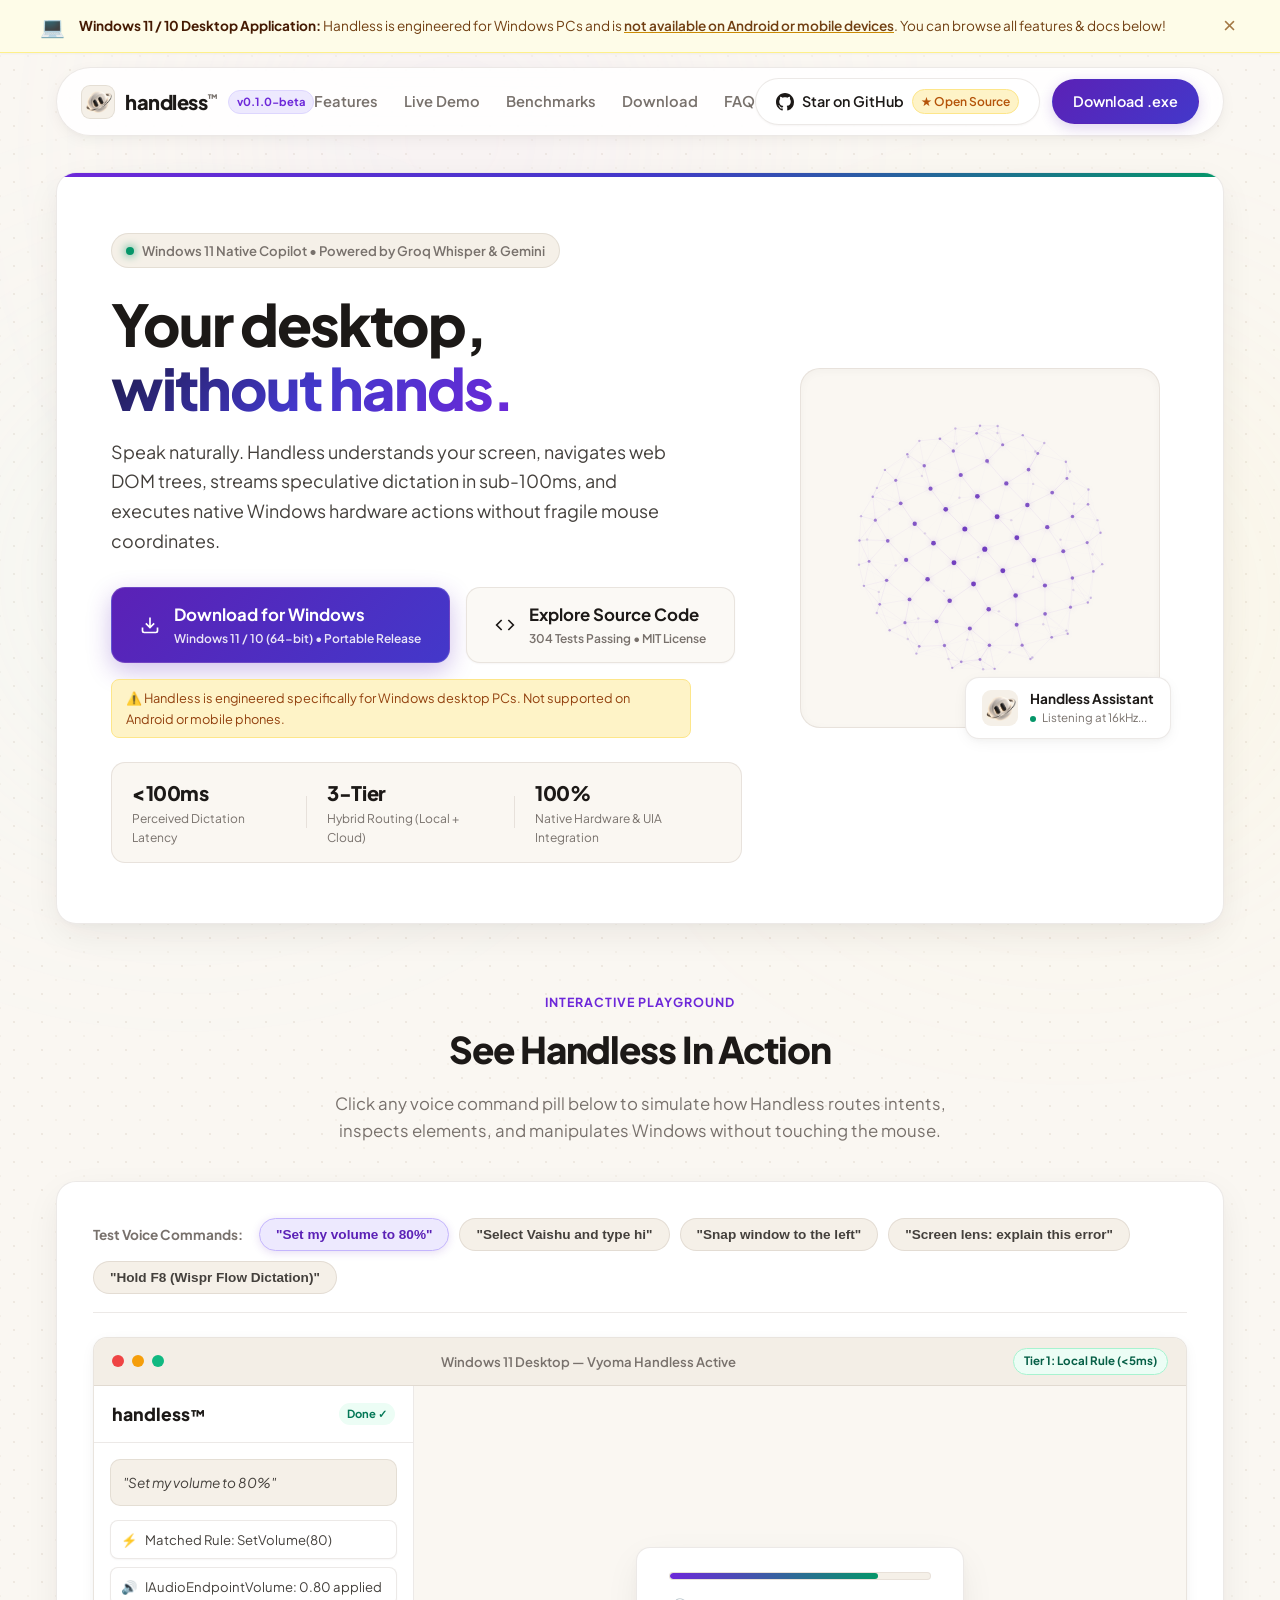
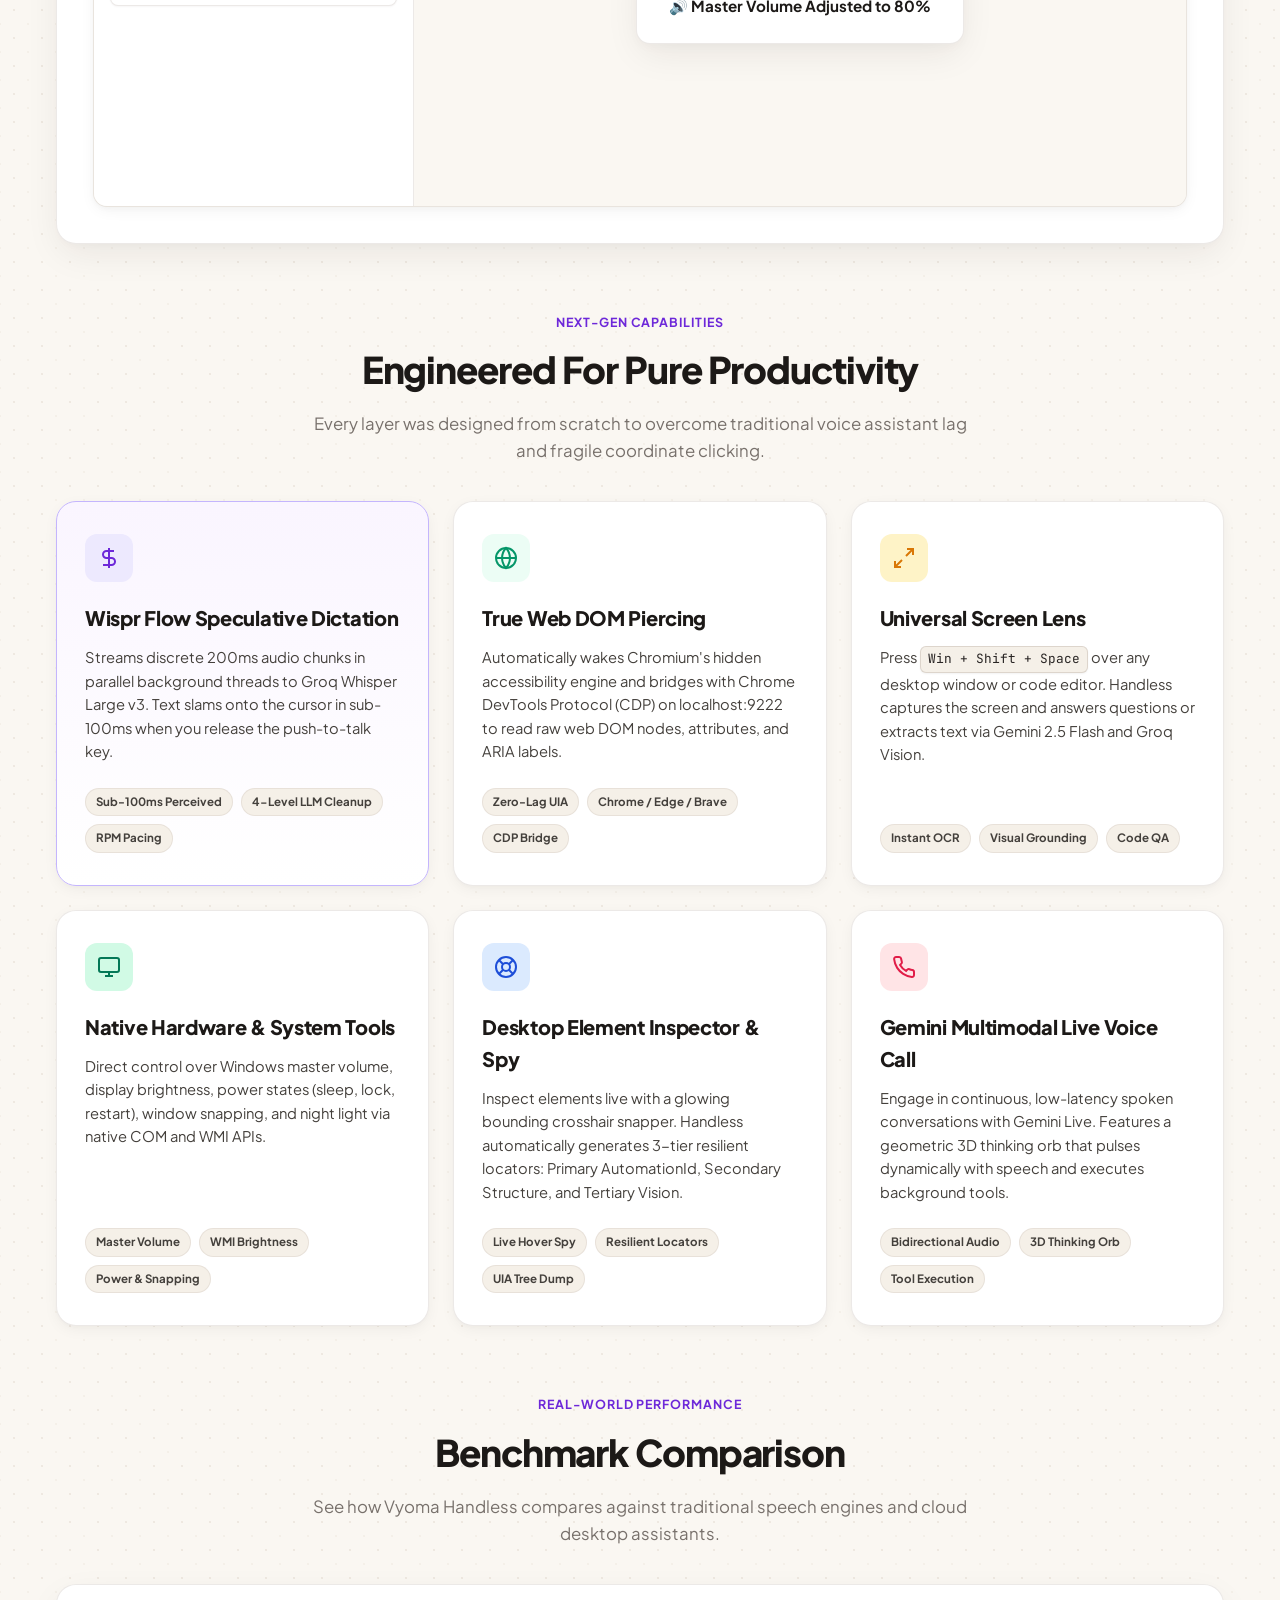
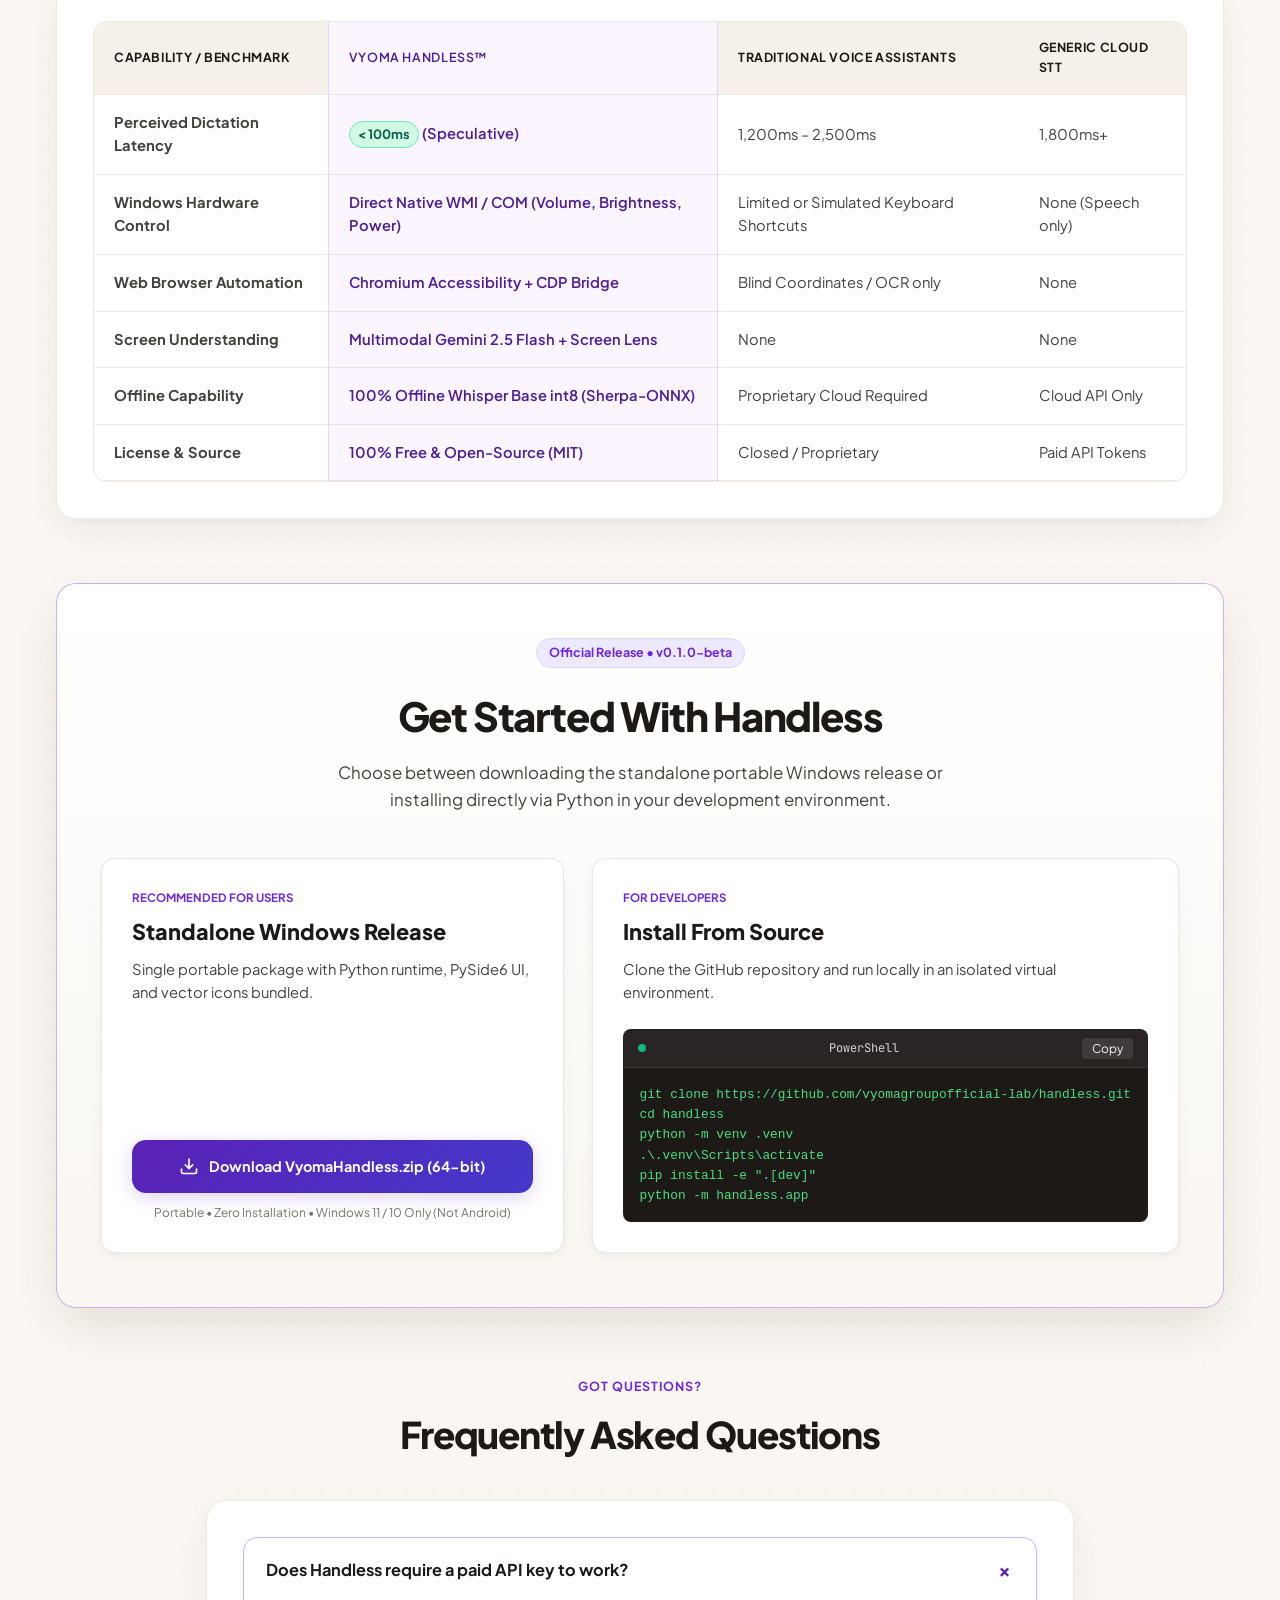
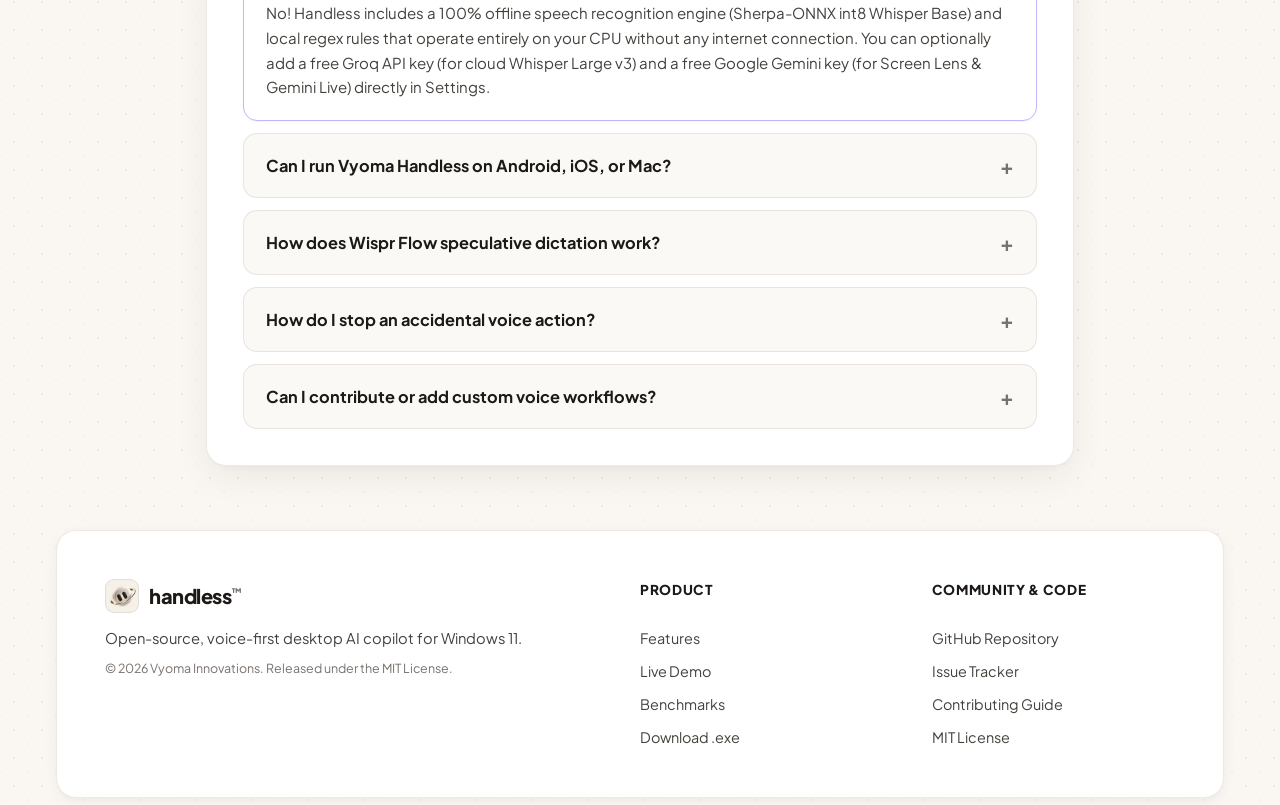
==== public_html/index.html @ 1d885729 "feat: light cream textured theme, boxed UI layout, Hostinger public_html bundle, and release automat" ====
<!DOCTYPE html>
<html lang="en">
<head>
  <meta charset="UTF-8">
  <meta name="viewport" content="width=device-width, initial-scale=1.0">
  <title>Vyoma Handless™ — Your Desktop, Without Hands</title>
  <meta name="description" content="Voice-first desktop AI copilot for Windows 11 & 10. Speculative streaming dictation with sub-100ms latency, real-time screen vision, true web DOM piercing, and native hardware automation.">
  <meta name="keywords" content="voice assistant, desktop automation, windows 11, whisper large v3, gemini flash, speculative dictation, screen lens, hands-free, open source">
  
  <!-- OpenGraph / Social Metadata -->
  <meta property="og:type" content="website">
  <meta property="og:url" content="https://handless.vyomagroup.online">
  <meta property="og:title" content="Vyoma Handless™ — Your Desktop, Without Hands">
  <meta property="og:description" content="Voice-first desktop AI copilot for Windows 11 & 10 with speculative streaming dictation, screen vision, and native hardware automation.">
  <meta property="og:image" content="assets/logo.png">

  <!-- Fonts & Icons -->
  <link rel="preconnect" href="https://fonts.googleapis.com">
  <link rel="preconnect" href="https://fonts.gstatic.com" crossorigin>
  <link href="https://fonts.googleapis.com/css2?family=Plus+Jakarta+Sans:wght@300;400;500;600;700;800&family=JetBrains+Mono:wght@400;500;600&display=swap" rel="stylesheet">
  <link rel="stylesheet" href="style.css">
  <link rel="icon" type="image/png" href="assets/logo.png">
</head>
<body>

  <!-- Mobile / Android Device Banner Notice -->
  <div class="mobile-device-banner" id="mobileDeviceBanner">
    <div class="mobile-banner-content">
      <span class="banner-icon">💻</span>
      <div class="banner-text">
        <strong>Windows 11 / 10 Desktop Application:</strong> Handless is engineered for Windows PCs and is <u>not available on Android or mobile devices</u>. You can browse all features & docs below!
      </div>
      <button class="banner-close" id="bannerClose" aria-label="Dismiss">&times;</button>
    </div>
  </div>

  <!-- Background Ambient Glow Orbs -->
  <div class="ambient-glow glow-1"></div>
  <div class="ambient-glow glow-2"></div>
  <div class="ambient-glow glow-3"></div>

  <!-- Boxed Navigation Bar -->
  <header class="navbar">
    <div class="nav-container">
      <a href="#" class="brand">
        <img src="assets/logo.png" alt="Vyoma Handless Logo" class="brand-logo">
        <span class="brand-name">handless<span class="brand-trademark">™</span></span>
        <span class="badge-tag">v0.1.0-beta</span>
      </a>

      <nav class="nav-links">
        <a href="#features">Features</a>
        <a href="#demo">Live Demo</a>
        <a href="#benchmarks">Benchmarks</a>
        <a href="#download">Download</a>
        <a href="#faq">FAQ</a>
      </nav>

      <div class="nav-actions">
        <a href="https://github.com/vyomagroupofficial-lab/handless" target="_blank" class="btn btn-github">
          <svg class="github-icon" viewBox="0 0 24 24" width="18" height="18" fill="currentColor">
            <path d="M12 0C5.37 0 0 5.37 0 12c0 5.31 3.435 9.795 8.205 11.385.6.105.825-.255.825-.57 0-.285-.015-1.23-.015-2.235-3.015.555-3.795-.735-4.035-1.41-.135-.345-.72-1.41-1.23-1.695-.42-.225-1.02-.78-.015-.795.945-.015 1.62.87 1.845 1.23 1.08 1.815 2.805 1.305 3.495.99.105-.78.42-1.305.765-1.605-2.67-.3-5.46-1.335-5.46-5.925 0-1.305.465-2.385 1.23-3.225-.12-.3-.54-1.53.12-3.18 0 0 1.005-.315 3.3 1.23.96-.27 1.98-.405 3-.405s2.04.135 3 .405c2.295-1.56 3.3-1.23 3.3-1.23.66 1.65.24 2.88.12 3.18.765.84 1.23 1.905 1.23 3.225 0 4.605-2.805 5.625-5.475 5.925.435.375.81 1.095.81 2.22 0 1.605-.015 2.895-.015 3.3 0 .315.225.69.825.57A12.02 12.02 0 0024 12c0-6.63-5.37-12-12-12z"/>
          </svg>
          <span>Star on GitHub</span>
          <span class="star-badge">★ Open Source</span>
        </a>
        <a href="#download" class="btn btn-primary download-trigger">Download .exe</a>
        <button class="mobile-toggle-btn" id="mobileToggleBtn" aria-label="Open Navigation">
          <span class="bar"></span>
          <span class="bar"></span>
          <span class="bar"></span>
        </button>
      </div>
    </div>

    <!-- Mobile Drawer Menu -->
    <div class="mobile-nav-drawer" id="mobileNavDrawer">
      <div class="mobile-drawer-links">
        <a href="#features" class="drawer-link">Features</a>
        <a href="#demo" class="drawer-link">Live Demo</a>
        <a href="#benchmarks" class="drawer-link">Benchmarks</a>
        <a href="#download" class="drawer-link">Download (Windows PC)</a>
        <a href="#faq" class="drawer-link">FAQ</a>
        <div class="drawer-platform-tag">
          <span class="tag-dot"></span> Compatible only with Windows 11 / 10
        </div>
        <a href="https://github.com/vyomagroupofficial-lab/handless" target="_blank" class="btn btn-github w-full">
          <span>GitHub Repository</span>
        </a>
      </div>
    </div>
  </header>

  <!-- Boxed Hero Section -->
  <section class="hero-section">
    <div class="hero-box">
      <div class="hero-content">
        <div class="hero-badge">
          <span class="pulse-dot"></span>
          <span>Windows 11 Native Copilot • Powered by Groq Whisper & Gemini</span>
        </div>

        <h1 class="hero-title">
          Your desktop,<br>
          <span class="gradient-text">without hands.</span>
        </h1>

        <p class="hero-subtitle">
          Speak naturally. Handless understands your screen, navigates web DOM trees, streams speculative dictation in sub-100ms, and executes native Windows hardware actions without fragile mouse coordinates.
        </p>

        <div class="hero-cta">
          <a href="downloads/VyomaHandless-v0.1.0-windows-x64.zip" download class="btn btn-hero-download download-trigger">
            <svg class="btn-icon" viewBox="0 0 24 24" width="20" height="20" fill="none" stroke="currentColor" stroke-width="2">
              <path d="M21 15v4a2 2 0 0 1-2 2H5a2 2 0 0 1-2-2v-4M7 10l5 5 5-5M12 15V3"/>
            </svg>
            <div>
              <span class="cta-title">Download for Windows</span>
              <span class="cta-sub">Windows 11 / 10 (64-bit) • Portable Release</span>
            </div>
          </a>
          <a href="https://github.com/vyomagroupofficial-lab/handless" target="_blank" class="btn btn-hero-source">
            <svg class="btn-icon" viewBox="0 0 24 24" width="20" height="20" fill="none" stroke="currentColor" stroke-width="2">
              <polyline points="16 18 22 12 16 6"/>
              <polyline points="8 6 2 12 8 18"/>
            </svg>
            <div>
              <span class="cta-title">Explore Source Code</span>
              <span class="cta-sub">304 Tests Passing • MIT License</span>
            </div>
          </a>
        </div>

        <div class="hero-platform-disclaimer">
          <span>⚠️ Handless is engineered specifically for Windows desktop PCs. Not supported on Android or mobile phones.</span>
        </div>

        <!-- Quick Stats Pills -->
        <div class="hero-metrics">
          <div class="metric-pill">
            <span class="metric-val">&lt;100ms</span>
            <span class="metric-label">Perceived Dictation Latency</span>
          </div>
          <div class="metric-divider"></div>
          <div class="metric-pill">
            <span class="metric-val">3-Tier</span>
            <span class="metric-label">Hybrid Routing (Local + Cloud)</span>
          </div>
          <div class="metric-divider"></div>
          <div class="metric-pill">
            <span class="metric-val">100%</span>
            <span class="metric-label">Native Hardware & UIA Integration</span>
          </div>
        </div>
      </div>

      <!-- Interactive Canvas Visualizer Box -->
      <div class="hero-visual">
        <div class="orb-container">
          <canvas id="orbCanvas" width="360" height="360"></canvas>
          <div class="floating-bot-card">
            <img src="assets/logo.png" alt="Handless Bot" class="bot-avatar">
            <div class="bot-info">
              <span class="bot-name">Handless Assistant</span>
              <span class="bot-status"><span class="status-live"></span> Listening at 16kHz...</span>
            </div>
          </div>
        </div>
      </div>
    </div>
  </section>

  <!-- Boxed Interactive Live Simulator Section -->
  <section id="demo" class="demo-section">
    <div class="section-header">
      <span class="section-tag">Interactive Playground</span>
      <h2 class="section-title">See Handless In Action</h2>
      <p class="section-desc">Click any voice command pill below to simulate how Handless routes intents, inspects elements, and manipulates Windows without touching the mouse.</p>
    </div>

    <div class="simulator-box">
      <div class="simulator-controls">
        <span class="controls-label">Test Voice Commands:</span>
        <button class="cmd-pill active" data-cmd="set_volume">"Set my volume to 80%"</button>
        <button class="cmd-pill" data-cmd="whatsapp_msg">"Select Vaishu and type hi"</button>
        <button class="cmd-pill" data-cmd="snap_left">"Snap window to the left"</button>
        <button class="cmd-pill" data-cmd="screen_lens">"Screen lens: explain this error"</button>
        <button class="cmd-pill" data-cmd="spec_dictation">"Hold F8 (Wispr Flow Dictation)"</button>
      </div>

      <div class="simulator-viewport">
        <!-- Simulated Windows 11 Titlebar -->
        <div class="sim-titlebar">
          <div class="win-controls">
            <span class="win-btn close"></span>
            <span class="win-btn min"></span>
            <span class="win-btn max"></span>
          </div>
          <div class="win-title" id="simTitle">Windows 11 Desktop — Vyoma Handless Active</div>
          <div class="sim-status-badge" id="simTierBadge">Tier 1: Local Rule (&lt;5ms)</div>
        </div>

        <!-- Simulated Screen Content -->
        <div class="sim-content" id="simContent">
          <div class="sim-desktop-bg">
            <!-- Simulated Handless Sidebar -->
            <div class="sim-sidebar" id="simSidebar">
              <div class="sim-sidebar-header">
                <span class="sim-brand">handless<small>™</small></span>
                <span class="sim-chip" id="simActionState">Done ✓</span>
              </div>
              <div class="sim-sidebar-body">
                <div class="sim-prompt-box">
                  <div class="sim-transcript-text" id="simTranscript">"Set my volume to 80%"</div>
                </div>
                <div class="sim-action-log" id="simActionLog">
                  <div class="log-entry">
                    <span class="log-icon">⚡</span>
                    <span class="log-text">Matched Rule: SetVolume(80)</span>
                  </div>
                  <div class="log-entry">
                    <span class="log-icon">🔊</span>
                    <span class="log-text">IAudioEndpointVolume: 0.80 applied</span>
                  </div>
                </div>
              </div>
            </div>

            <!-- Simulated Desktop Canvas Preview -->
            <div class="sim-stage" id="simStage">
              <div class="stage-placeholder" id="stagePlaceholder">
                <div class="hud-box" id="hudBox">
                  <div class="hud-slider-track">
                    <div class="hud-slider-fill" id="hudSliderFill" style="width: 80%;"></div>
                  </div>
                  <span class="hud-label" id="hudLabel">🔊 Master Volume Adjusted to 80%</span>
                </div>
              </div>
            </div>
          </div>
        </div>
      </div>
    </div>
  </section>

  <!-- Boxed Feature Grid Section -->
  <section id="features" class="features-section">
    <div class="section-header">
      <span class="section-tag">Next-Gen Capabilities</span>
      <h2 class="section-title">Engineered For Pure Productivity</h2>
      <p class="section-desc">Every layer was designed from scratch to overcome traditional voice assistant lag and fragile coordinate clicking.</p>
    </div>

    <div class="features-grid">
      <!-- Card 1 -->
      <div class="feature-card highlight-card">
        <div class="feature-icon-wrapper purple">
          <svg viewBox="0 0 24 24" width="24" height="24" fill="none" stroke="currentColor" stroke-width="2">
            <path d="M12 2v20M17 5H9.5a3.5 3.5 0 0 0 0 7h5a3.5 3.5 0 0 1 0 7H6"/>
          </svg>
        </div>
        <h3 class="feature-title">Wispr Flow Speculative Dictation</h3>
        <p class="feature-desc">Streams discrete 200ms audio chunks in parallel background threads to Groq Whisper Large v3. Text slams onto the cursor in sub-100ms when you release the push-to-talk key.</p>
        <div class="feature-pills">
          <span>Sub-100ms Perceived</span>
          <span>4-Level LLM Cleanup</span>
          <span>RPM Pacing</span>
        </div>
      </div>

      <!-- Card 2 -->
      <div class="feature-card">
        <div class="feature-icon-wrapper cyan">
          <svg viewBox="0 0 24 24" width="24" height="24" fill="none" stroke="currentColor" stroke-width="2">
            <circle cx="12" cy="12" r="10"/>
            <line x1="2" y1="12" x2="22" y2="12"/>
            <path d="M12 2a15.3 15.3 0 0 1 4 10 15.3 15.3 0 0 1-4 10 15.3 15.3 0 0 1-4-10 15.3 15.3 0 0 1 4-10z"/>
          </svg>
        </div>
        <h3 class="feature-title">True Web DOM Piercing</h3>
        <p class="feature-desc">Automatically wakes Chromium's hidden accessibility engine and bridges with Chrome DevTools Protocol (CDP) on localhost:9222 to read raw web DOM nodes, attributes, and ARIA labels.</p>
        <div class="feature-pills">
          <span>Zero-Lag UIA</span>
          <span>Chrome / Edge / Brave</span>
          <span>CDP Bridge</span>
        </div>
      </div>

      <!-- Card 3 -->
      <div class="feature-card">
        <div class="feature-icon-wrapper amber">
          <svg viewBox="0 0 24 24" width="24" height="24" fill="none" stroke="currentColor" stroke-width="2">
            <path d="M15 3h6v6M9 21H3v-6M21 3l-7 7M3 21l7-7"/>
          </svg>
        </div>
        <h3 class="feature-title">Universal Screen Lens</h3>
        <p class="feature-desc">Press <kbd>Win + Shift + Space</kbd> over any desktop window or code editor. Handless captures the screen and answers questions or extracts text via Gemini 2.5 Flash and Groq Vision.</p>
        <div class="feature-pills">
          <span>Instant OCR</span>
          <span>Visual Grounding</span>
          <span>Code QA</span>
        </div>
      </div>

      <!-- Card 4 -->
      <div class="feature-card">
        <div class="feature-icon-wrapper emerald">
          <svg viewBox="0 0 24 24" width="24" height="24" fill="none" stroke="currentColor" stroke-width="2">
            <rect x="2" y="3" width="20" height="14" rx="2" ry="2"/>
            <line x1="8" y1="21" x2="16" y2="21"/>
            <line x1="12" y1="17" x2="12" y2="21"/>
          </svg>
        </div>
        <h3 class="feature-title">Native Hardware & System Tools</h3>
        <p class="feature-desc">Direct control over Windows master volume, display brightness, power states (sleep, lock, restart), window snapping, and night light via native COM and WMI APIs.</p>
        <div class="feature-pills">
          <span>Master Volume</span>
          <span>WMI Brightness</span>
          <span>Power & Snapping</span>
        </div>
      </div>

      <!-- Card 5 -->
      <div class="feature-card">
        <div class="feature-icon-wrapper blue">
          <svg viewBox="0 0 24 24" width="24" height="24" fill="none" stroke="currentColor" stroke-width="2">
            <circle cx="12" cy="12" r="10"/>
            <circle cx="12" cy="12" r="4"/>
            <line x1="4.93" y1="4.93" x2="9.17" y2="9.17"/>
            <line x1="14.83" y1="14.83" x2="19.07" y2="19.07"/>
            <line x1="14.83" y1="9.17" x2="19.07" y2="4.93"/>
            <line x1="4.93" y1="19.07" x2="9.17" y2="14.83"/>
          </svg>
        </div>
        <h3 class="feature-title">Desktop Element Inspector & Spy</h3>
        <p class="feature-desc">Inspect elements live with a glowing bounding crosshair snapper. Handless automatically generates 3-tier resilient locators: Primary AutomationId, Secondary Structure, and Tertiary Vision.</p>
        <div class="feature-pills">
          <span>Live Hover Spy</span>
          <span>Resilient Locators</span>
          <span>UIA Tree Dump</span>
        </div>
      </div>

      <!-- Card 6 -->
      <div class="feature-card">
        <div class="feature-icon-wrapper rose">
          <svg viewBox="0 0 24 24" width="24" height="24" fill="none" stroke="currentColor" stroke-width="2">
            <path d="M22 16.92v3a2 2 0 0 1-2.18 2 19.79 19.79 0 0 1-8.63-3.07 19.5 19.5 0 0 1-6-6 19.79 19.79 0 0 1-3.07-8.67A2 2 0 0 1 4.11 2h3a2 2 0 0 1 2 1.72 12.84 12.84 0 0 0 .7 2.81 2 2 0 0 1-.45 2.11L8.09 9.91a16 16 0 0 0 6 6l1.27-1.27a2 2 0 0 1 2.11-.45 12.84 12.84 0 0 0 2.81.7A2 2 0 0 1 22 16.92z"/>
          </svg>
        </div>
        <h3 class="feature-title">Gemini Multimodal Live Voice Call</h3>
        <p class="feature-desc">Engage in continuous, low-latency spoken conversations with Gemini Live. Features a geometric 3D thinking orb that pulses dynamically with speech and executes background tools.</p>
        <div class="feature-pills">
          <span>Bidirectional Audio</span>
          <span>3D Thinking Orb</span>
          <span>Tool Execution</span>
        </div>
      </div>
    </div>
  </section>

  <!-- Boxed Benchmarks Section -->
  <section id="benchmarks" class="benchmarks-section">
    <div class="section-header">
      <span class="section-tag">Real-World Performance</span>
      <h2 class="section-title">Benchmark Comparison</h2>
      <p class="section-desc">See how Vyoma Handless compares against traditional speech engines and cloud desktop assistants.</p>
    </div>

    <div class="benchmarks-box">
      <div class="table-container">
        <table class="benchmark-table">
          <thead>
            <tr>
              <th>Capability / Benchmark</th>
              <th class="highlight-col">Vyoma Handless™</th>
              <th>Traditional Voice Assistants</th>
              <th>Generic Cloud STT</th>
            </tr>
          </thead>
          <tbody>
            <tr>
              <td><strong>Perceived Dictation Latency</strong></td>
              <td class="highlight-col"><span class="badge-fast">&lt; 100ms</span> (Speculative)</td>
              <td>1,200ms – 2,500ms</td>
              <td>1,800ms+</td>
            </tr>
            <tr>
              <td><strong>Windows Hardware Control</strong></td>
              <td class="highlight-col">Direct Native WMI / COM (Volume, Brightness, Power)</td>
              <td>Limited or Simulated Keyboard Shortcuts</td>
              <td>None (Speech only)</td>
            </tr>
            <tr>
              <td><strong>Web Browser Automation</strong></td>
              <td class="highlight-col">Chromium Accessibility + CDP Bridge</td>
              <td>Blind Coordinates / OCR only</td>
              <td>None</td>
            </tr>
            <tr>
              <td><strong>Screen Understanding</strong></td>
              <td class="highlight-col">Multimodal Gemini 2.5 Flash + Screen Lens</td>
              <td>None</td>
              <td>None</td>
            </tr>
            <tr>
              <td><strong>Offline Capability</strong></td>
              <td class="highlight-col">100% Offline Whisper Base int8 (Sherpa-ONNX)</td>
              <td>Proprietary Cloud Required</td>
              <td>Cloud API Only</td>
            </tr>
            <tr>
              <td><strong>License & Source</strong></td>
              <td class="highlight-col">100% Free & Open-Source (MIT)</td>
              <td>Closed / Proprietary</td>
              <td>Paid API Tokens</td>
            </tr>
          </tbody>
        </table>
      </div>
    </div>
  </section>

  <!-- Boxed Download & Quickstart Section -->
  <section id="download" class="download-section">
    <div class="download-box">
      <div class="download-badge">Official Release • v0.1.0-beta</div>
      <h2 class="download-title">Get Started With Handless</h2>
      <p class="download-desc">Choose between downloading the standalone portable Windows release or installing directly via Python in your development environment.</p>

      <div class="download-options">
        <div class="option-box">
          <div class="option-header">
            <span class="option-tag">Recommended for Users</span>
            <h3>Standalone Windows Release</h3>
            <p>Single portable package with Python runtime, PySide6 UI, and vector icons bundled.</p>
          </div>
          <div class="option-action">
            <a href="downloads/VyomaHandless-v0.1.0-windows-x64.zip" download class="btn btn-download-primary download-trigger">
              <svg viewBox="0 0 24 24" width="20" height="20" fill="none" stroke="currentColor" stroke-width="2">
                <path d="M21 15v4a2 2 0 0 1-2 2H5a2 2 0 0 1-2-2v-4M7 10l5 5 5-5M12 15V3"/>
              </svg>
              <span>Download VyomaHandless.zip (64-bit)</span>
            </a>
            <span class="file-meta">Portable • Zero Installation • Windows 11 / 10 Only (Not Android)</span>
          </div>
        </div>

        <div class="option-box">
          <div class="option-header">
            <span class="option-tag">For Developers</span>
            <h3>Install From Source</h3>
            <p>Clone the GitHub repository and run locally in an isolated virtual environment.</p>
          </div>
          <div class="code-terminal">
            <div class="code-header">
              <span class="term-dot"></span>
              <span class="term-title">PowerShell</span>
              <button class="btn-copy" onclick="copyCode()">Copy</button>
            </div>
            <pre><code id="installCode">git clone https://github.com/vyomagroupofficial-lab/handless.git
cd handless
python -m venv .venv
.\.venv\Scripts\activate
pip install -e ".[dev]"
python -m handless.app</code></pre>
          </div>
        </div>
      </div>
    </div>
  </section>

  <!-- Boxed FAQ Section -->
  <section id="faq" class="faq-section">
    <div class="section-header">
      <span class="section-tag">Got Questions?</span>
      <h2 class="section-title">Frequently Asked Questions</h2>
    </div>

    <div class="faq-box">
      <div class="faq-list">
        <div class="faq-item active">
          <button class="faq-question">
            <span>Does Handless require a paid API key to work?</span>
            <span class="faq-icon">+</span>
          </button>
          <div class="faq-answer">
            <p>No! Handless includes a 100% offline speech recognition engine (Sherpa-ONNX int8 Whisper Base) and local regex rules that operate entirely on your CPU without any internet connection. You can optionally add a free Groq API key (for cloud Whisper Large v3) and a free Google Gemini key (for Screen Lens & Gemini Live) directly in Settings.</p>
          </div>
        </div>

        <div class="faq-item">
          <button class="faq-question">
            <span>Can I run Vyoma Handless on Android, iOS, or Mac?</span>
            <span class="faq-icon">+</span>
          </button>
          <div class="faq-answer">
            <p><strong>Handless is currently exclusive to Windows 11 and Windows 10 (64-bit).</strong> It deeply hooks into native Windows OS subsystems including Windows UIAutomation (UIA COM), Core Audio Endpoint APIs, WMI display brightness controls, and Win32 window management hooks. Because these low-level APIs do not exist on Android or iOS, Handless cannot run on mobile devices. You can read all documentation and watch demos here on your phone, then download Handless on your Windows PC!</p>
          </div>
        </div>

        <div class="faq-item">
          <button class="faq-question">
            <span>How does Wispr Flow speculative dictation work?</span>
            <span class="faq-icon">+</span>
          </button>
          <div class="faq-answer">
            <p>While you hold <kbd>F8</kbd>, Handless buffers your live microphone stream into small 200ms audio frames. As soon as you finish a phrase, it pre-transcribes the audio in parallel background threads. When you release <kbd>F8</kbd>, the text is already transcribed, resulting in instantaneous sub-100ms text typing into your active application.</p>
          </div>
        </div>

        <div class="faq-item">
          <button class="faq-question">
            <span>How do I stop an accidental voice action?</span>
            <span class="faq-icon">+</span>
          </button>
          <div class="faq-answer">
            <p>Handless has a hardware-level Emergency Stop built-in. Press <kbd>Ctrl + Shift + Q</kbd> (or tap <kbd>Escape</kbd> twice) at any time to instantly kill all in-flight mouse, keyboard, and window automation tasks.</p>
          </div>
        </div>

        <div class="faq-item">
          <button class="faq-question">
            <span>Can I contribute or add custom voice workflows?</span>
            <span class="faq-icon">+</span>
          </button>
          <div class="faq-answer">
            <p>Yes! Handless includes a Macro Recorder (`"start macro recording"`) to record your own keystrokes and clicks into voice macros. Developers can also easily add new patterns to `LocalRuleParser` or build native Python plugins.</p>
          </div>
        </div>
      </div>
    </div>
  </section>

  <!-- Boxed Footer -->
  <footer class="footer">
    <div class="footer-box">
      <div class="footer-brand">
        <div class="brand">
          <img src="assets/logo.png" alt="Vyoma Handless" class="brand-logo">
          <span class="brand-name">handless<span class="brand-trademark">™</span></span>
        </div>
        <p class="footer-tagline">Open-source, voice-first desktop AI copilot for Windows 11.</p>
        <p class="footer-copy">© 2026 Vyoma Innovations. Released under the MIT License.</p>
      </div>

      <div class="footer-links-col">
        <h4>Product</h4>
        <a href="#features">Features</a>
        <a href="#demo">Live Demo</a>
        <a href="#benchmarks">Benchmarks</a>
        <a href="#download">Download .exe</a>
      </div>

      <div class="footer-links-col">
        <h4>Community & Code</h4>
        <a href="https://github.com/vyomagroupofficial-lab/handless" target="_blank">GitHub Repository</a>
        <a href="https://github.com/vyomagroupofficial-lab/handless/issues" target="_blank">Issue Tracker</a>
        <a href="https://github.com/vyomagroupofficial-lab/handless/blob/main/CONTRIBUTING.md" target="_blank">Contributing Guide</a>
        <a href="https://github.com/vyomagroupofficial-lab/handless/blob/main/LICENSE" target="_blank">MIT License</a>
      </div>
    </div>
  </footer>

  <!-- Mobile Download Info Modal -->
  <div class="modal-backdrop" id="mobileModal">
    <div class="modal-card">
      <div class="modal-header">
        <span class="modal-badge">⚠️ Windows PC Only</span>
        <button class="modal-close" id="modalClose" aria-label="Close modal">&times;</button>
      </div>
      <h3 class="modal-title">Not Compatible With Android</h3>
      <p class="modal-desc">
        Vyoma Handless is a native 64-bit Windows software package (.exe) designed for Windows 11 / 10 PCs. It cannot run or install on Android phones or tablets.
      </p>
      <div class="modal-tip">
        💡 <strong>Tip:</strong> Copy the download link to send to your PC via WhatsApp/Email, or star our GitHub repo so you can find it later on your desktop.
      </div>
      <div class="modal-actions">
        <button class="btn btn-primary w-full" id="btnCopyDesktopLink">📋 Copy PC Download Link</button>
        <a href="https://github.com/vyomagroupofficial-lab/handless" target="_blank" class="btn btn-github w-full">⭐ Star On GitHub</a>
      </div>
      <div class="modal-footer-link">
        <a href="downloads/VyomaHandless-v0.1.0-windows-x64.zip" download>Download file anyway (to transfer to PC)</a>
      </div>
    </div>
  </div>

  <script src="app.js"></script>
</body>
</html>
---- public_html/style.css ----
/* ============================================================
   Vyoma Handless™ — Official Light Cream Textured Theme
   Hostinger Production Stylesheet (handless.vyomagroup.online)
   ============================================================ */

:root {
  /* Warm Luxury Cream Palette */
  --bg-cream-base: #faf7f2;
  --bg-cream-subtle: #f3eee6;
  --bg-cream-card: #ffffff;
  --bg-cream-hover: #fdfbf7;
  --bg-cream-elevated: rgba(255, 255, 255, 0.88);

  /* Deep Rich Text Colors */
  --text-heading: #1c1917;
  --text-body: #44403c;
  --text-muted: #78716c;
  --text-dim: #a8a29e;

  /* Sophisticated Accents */
  --primary: #5b21b6;
  --primary-accent: #6d28d9;
  --primary-hover: #4c1d95;
  --primary-glow: rgba(91, 33, 182, 0.2);
  --primary-light: #f5f3ff;

  --emerald: #059669;
  --emerald-light: #ecfdf5;
  --amber: #d97706;
  --amber-light: #fffbeb;

  /* Subtle Warm Borders */
  --border-cream: rgba(80, 60, 40, 0.08);
  --border-card: rgba(80, 60, 40, 0.11);
  --border-active: rgba(109, 40, 217, 0.35);

  /* Box Shadows */
  --shadow-sm: 0 1px 2px rgba(40, 30, 20, 0.04);
  --shadow-md: 0 4px 16px -2px rgba(40, 30, 20, 0.06), 0 2px 6px -1px rgba(40, 30, 20, 0.03);
  --shadow-lg: 0 12px 36px -4px rgba(40, 30, 20, 0.08), 0 4px 12px -2px rgba(40, 30, 20, 0.03);
  --shadow-xl: 0 20px 50px -6px rgba(40, 30, 20, 0.12);

  /* Radii & Timing */
  --radius-sm: 8px;
  --radius-md: 14px;
  --radius-lg: 20px;
  --radius-full: 9999px;

  --font-sans: 'Plus Jakarta Sans', -apple-system, BlinkMacSystemFont, "Segoe UI", Roboto, sans-serif;
  --font-mono: 'JetBrains Mono', monospace;

  --transition-fast: 0.18s cubic-bezier(0.16, 1, 0.3, 1);
  --transition-smooth: 0.35s cubic-bezier(0.16, 1, 0.3, 1);
}

*, *::before, *::after {
  box-sizing: border-box;
  margin: 0;
  padding: 0;
}

html {
  scroll-behavior: smooth;
  color-scheme: light;
}

body {
  background-color: var(--bg-cream-base);
  /* Organic subtle textured grain / dotted canvas overlay */
  background-image: 
    radial-gradient(rgba(140, 115, 90, 0.11) 1px, transparent 1px),
    radial-gradient(rgba(180, 150, 120, 0.08) 1px, transparent 1px);
  background-size: 28px 28px;
  background-position: 0 0, 14px 14px;
  color: var(--text-body);
  font-family: var(--font-sans);
  line-height: 1.6;
  overflow-x: hidden;
  position: relative;
  min-height: 100vh;
}

/* Background Soft Ambient Light Glows */
.ambient-glow {
  position: fixed;
  border-radius: 50%;
  filter: blur(140px);
  pointer-events: none;
  z-index: 0;
  opacity: 0.45;
}

.glow-1 {
  top: -120px;
  left: 15%;
  width: 520px;
  height: 520px;
  background: radial-gradient(circle, rgba(233, 213, 255, 0.8) 0%, rgba(233, 213, 255, 0) 70%);
}

.glow-2 {
  top: 35%;
  right: -80px;
  width: 580px;
  height: 580px;
  background: radial-gradient(circle, rgba(254, 240, 138, 0.6) 0%, rgba(254, 240, 138, 0) 70%);
}

.glow-3 {
  bottom: 8%;
  left: -60px;
  width: 500px;
  height: 500px;
  background: radial-gradient(circle, rgba(207, 250, 254, 0.7) 0%, rgba(207, 250, 254, 0) 70%);
}

/* Typography & Base Helpers */
a {
  color: inherit;
  text-decoration: none;
  transition: all var(--transition-fast);
}

kbd {
  display: inline-block;
  padding: 2px 7px;
  background: #f5f0e8;
  border: 1px solid rgba(80, 60, 40, 0.15);
  border-radius: 6px;
  font-family: var(--font-mono);
  font-size: 0.8rem;
  color: #292524;
  box-shadow: 0 1px 2px rgba(0, 0, 0, 0.05);
}

.gradient-text {
  background: linear-gradient(135deg, #1e1b4b 0%, #4338ca 50%, #6d28d9 100%);
  -webkit-background-clip: text;
  -webkit-text-fill-color: transparent;
  display: inline-block;
}

.w-full {
  width: 100%;
  justify-content: center;
}

/* Mobile Notice Banner */
.mobile-device-banner {
  background: #fefce8;
  border-bottom: 1px solid #fef08a;
  padding: 10px 18px;
  position: relative;
  z-index: 101;
  box-shadow: var(--shadow-sm);
  display: block;
}

.mobile-banner-content {
  max-width: 1200px;
  margin: 0 auto;
  display: flex;
  align-items: center;
  justify-content: space-between;
  gap: 14px;
}

.banner-icon {
  font-size: 1.25rem;
  flex-shrink: 0;
}

.banner-text {
  font-size: 0.85rem;
  color: #713f12;
  line-height: 1.45;
  flex-grow: 1;
}

.banner-text strong {
  color: #451a03;
}

.banner-text u {
  text-decoration-color: #ca8a04;
  font-weight: 600;
}

.banner-close {
  background: none;
  border: none;
  color: #854d0e;
  font-size: 1.4rem;
  cursor: pointer;
  padding: 0 4px;
  opacity: 0.75;
  transition: opacity var(--transition-fast);
  flex-shrink: 0;
}

.banner-close:hover {
  opacity: 1;
}

/* Boxed Floating Navigation Bar */
.navbar {
  position: sticky;
  top: 14px;
  z-index: 100;
  max-width: 1200px;
  margin: 14px auto 0;
  padding: 0 16px;
}

.nav-container {
  background: var(--bg-cream-elevated);
  border: 1px solid var(--border-card);
  backdrop-filter: blur(18px);
  -webkit-backdrop-filter: blur(18px);
  border-radius: var(--radius-full);
  padding: 10px 24px;
  display: flex;
  align-items: center;
  justify-content: space-between;
  box-shadow: var(--shadow-md);
  transition: all var(--transition-fast);
}

.nav-container:hover {
  border-color: rgba(80, 60, 40, 0.18);
  box-shadow: var(--shadow-lg);
}

.brand {
  display: flex;
  align-items: center;
  gap: 10px;
}

.brand-logo {
  width: 34px;
  height: 34px;
  border-radius: 9px;
  object-fit: contain;
  background: #f5f0e8;
  padding: 2px;
  border: 1px solid rgba(80, 60, 40, 0.1);
}

.brand-name {
  font-weight: 800;
  font-size: 1.25rem;
  letter-spacing: -0.025em;
  color: var(--text-heading);
}

.brand-trademark {
  font-size: 0.65rem;
  color: var(--text-muted);
  vertical-align: super;
}

.badge-tag {
  font-size: 0.7rem;
  font-weight: 700;
  padding: 2px 8px;
  background: #ede9fe;
  border: 1px solid #ddd6fe;
  color: #6d28d9;
  border-radius: var(--radius-full);
}

.nav-links {
  display: flex;
  gap: 26px;
  font-size: 0.92rem;
  font-weight: 600;
  color: var(--text-muted);
}

.nav-links a:hover {
  color: var(--text-heading);
}

.nav-actions {
  display: flex;
  align-items: center;
  gap: 12px;
}

/* Buttons */
.btn {
  display: inline-flex;
  align-items: center;
  gap: 8px;
  padding: 10px 20px;
  border-radius: var(--radius-full);
  font-size: 0.9rem;
  font-weight: 600;
  cursor: pointer;
  border: 1px solid transparent;
  transition: all var(--transition-fast);
}

.btn-primary {
  background: linear-gradient(135deg, #5b21b6, #4338ca);
  color: #ffffff;
  box-shadow: 0 4px 14px var(--primary-glow);
}

.btn-primary:hover {
  transform: translateY(-2px);
  box-shadow: 0 6px 20px rgba(91, 33, 182, 0.35);
}

.btn-github {
  background: #ffffff;
  border: 1px solid var(--border-card);
  color: var(--text-heading);
  box-shadow: var(--shadow-sm);
}

.btn-github:hover {
  background: #faf7f2;
  border-color: rgba(80, 60, 40, 0.2);
  transform: translateY(-1px);
}

.star-badge {
  font-size: 0.75rem;
  padding: 2px 8px;
  background: #fef3c7;
  border: 1px solid #fde68a;
  border-radius: var(--radius-full);
  color: #b45309;
}

/* Mobile Toggle Hamburger */
.mobile-toggle-btn {
  display: none;
  flex-direction: column;
  justify-content: center;
  gap: 5px;
  width: 38px;
  height: 38px;
  background: #ffffff;
  border: 1px solid var(--border-card);
  border-radius: var(--radius-sm);
  padding: 8px;
  cursor: pointer;
  box-shadow: var(--shadow-sm);
}

.mobile-toggle-btn .bar {
  width: 100%;
  height: 2px;
  background: var(--text-heading);
  border-radius: 2px;
  transition: all var(--transition-fast);
}

.mobile-toggle-btn.open .bar:nth-child(1) {
  transform: translateY(7px) rotate(45deg);
}

.mobile-toggle-btn.open .bar:nth-child(2) {
  opacity: 0;
}

.mobile-toggle-btn.open .bar:nth-child(3) {
  transform: translateY(-7px) rotate(-45deg);
}

/* Mobile Drawer */
.mobile-nav-drawer {
  display: none;
  background: #ffffff;
  border: 1px solid var(--border-card);
  border-radius: var(--radius-lg);
  padding: 20px 24px;
  margin-top: 10px;
  box-shadow: var(--shadow-xl);
}

.mobile-nav-drawer.open {
  display: block;
  animation: slideDown 0.22s ease-out;
}

.mobile-drawer-links {
  display: flex;
  flex-direction: column;
  gap: 14px;
}

.drawer-link {
  font-size: 1.05rem;
  font-weight: 600;
  color: var(--text-heading);
  padding: 8px 0;
  border-bottom: 1px solid rgba(80, 60, 40, 0.06);
}

.drawer-link:hover {
  color: var(--primary);
}

.drawer-platform-tag {
  display: flex;
  align-items: center;
  gap: 8px;
  font-size: 0.82rem;
  color: var(--text-muted);
  padding: 8px 12px;
  background: #f5f0e8;
  border-radius: var(--radius-sm);
  border: 1px solid var(--border-cream);
}

.tag-dot {
  width: 6px;
  height: 6px;
  background: #059669;
  border-radius: 50%;
}

/* Boxed Hero Section */
.hero-section {
  max-width: 1200px;
  margin: 36px auto 0;
  padding: 0 16px;
  position: relative;
  z-index: 1;
}

.hero-box {
  background: var(--bg-cream-card);
  border: 1px solid var(--border-card);
  border-radius: var(--radius-lg);
  padding: 60px 54px;
  box-shadow: var(--shadow-lg);
  display: grid;
  grid-template-columns: 1.25fr 0.75fr;
  align-items: center;
  gap: 48px;
  position: relative;
  overflow: hidden;
}

.hero-box::before {
  content: '';
  position: absolute;
  top: 0;
  left: 0;
  right: 0;
  height: 4px;
  background: linear-gradient(90deg, #6d28d9, #4338ca, #059669);
}

.hero-badge {
  display: inline-flex;
  align-items: center;
  gap: 8px;
  padding: 6px 14px;
  background: #f5f0e8;
  border: 1px solid rgba(80, 60, 40, 0.1);
  border-radius: var(--radius-full);
  font-size: 0.82rem;
  font-weight: 600;
  color: var(--text-muted);
  margin-bottom: 24px;
}

.pulse-dot {
  width: 8px;
  height: 8px;
  background-color: #059669;
  border-radius: 50%;
  box-shadow: 0 0 10px #059669;
  animation: pulse 2s infinite;
}

@keyframes pulse {
  0% { transform: scale(0.95); box-shadow: 0 0 0 0 rgba(5, 150, 105, 0.7); }
  70% { transform: scale(1); box-shadow: 0 0 0 8px rgba(5, 150, 105, 0); }
  100% { transform: scale(0.95); box-shadow: 0 0 0 0 rgba(5, 150, 105, 0); }
}

.hero-title {
  font-size: 3.6rem;
  font-weight: 800;
  line-height: 1.1;
  letter-spacing: -0.035em;
  margin-bottom: 18px;
  color: var(--text-heading);
}

.hero-subtitle {
  font-size: 1.12rem;
  color: var(--text-body);
  line-height: 1.65;
  margin-bottom: 32px;
  max-width: 560px;
}

.hero-cta {
  display: flex;
  flex-wrap: wrap;
  gap: 16px;
  margin-bottom: 16px;
}

.btn-hero-download {
  display: flex;
  align-items: center;
  gap: 14px;
  padding: 14px 28px;
  background: linear-gradient(135deg, #5b21b6, #4338ca);
  color: #fff;
  border-radius: var(--radius-md);
  border: 1px solid rgba(255, 255, 255, 0.15);
  box-shadow: 0 8px 24px rgba(91, 33, 182, 0.28);
  transition: all var(--transition-fast);
}

.btn-hero-download:hover {
  transform: translateY(-2px);
  box-shadow: 0 12px 32px rgba(91, 33, 182, 0.4);
}

.btn-hero-download .cta-title {
  display: block;
  font-size: 1.05rem;
  font-weight: 700;
}

.btn-hero-download .cta-sub {
  display: block;
  font-size: 0.75rem;
  opacity: 0.88;
}

.btn-hero-source {
  display: flex;
  align-items: center;
  gap: 14px;
  padding: 14px 28px;
  background: #fbf9f5;
  border: 1px solid var(--border-card);
  border-radius: var(--radius-md);
  color: var(--text-heading);
  box-shadow: var(--shadow-sm);
  transition: all var(--transition-fast);
}

.btn-hero-source:hover {
  background: #f5f0e8;
  border-color: rgba(80, 60, 40, 0.2);
  transform: translateY(-2px);
}

.btn-hero-source .cta-title {
  display: block;
  font-size: 1.05rem;
  font-weight: 700;
}

.btn-hero-source .cta-sub {
  display: block;
  font-size: 0.75rem;
  color: var(--text-muted);
}

.hero-platform-disclaimer {
  font-size: 0.8rem;
  color: #92400e;
  background: #fef3c7;
  border: 1px solid #fde68a;
  border-radius: var(--radius-sm);
  padding: 8px 14px;
  margin-bottom: 24px;
  display: inline-block;
  max-width: 580px;
}

/* Hero Metrics Box */
.hero-metrics {
  display: flex;
  align-items: center;
  gap: 20px;
  padding: 14px 20px;
  background: #faf7f2;
  border: 1px solid var(--border-card);
  border-radius: var(--radius-md);
  max-width: fit-content;
}

.metric-pill {
  display: flex;
  flex-direction: column;
}

.metric-val {
  font-size: 1.25rem;
  font-weight: 800;
  color: var(--text-heading);
  letter-spacing: -0.02em;
}

.metric-label {
  font-size: 0.75rem;
  color: var(--text-muted);
}

.metric-divider {
  width: 1px;
  height: 32px;
  background: var(--border-card);
}

/* Hero Visual Canvas Box */
.hero-visual {
  display: flex;
  justify-content: center;
  position: relative;
}

.orb-container {
  position: relative;
  width: 360px;
  height: 360px;
  background: #faf7f2;
  border: 1px solid var(--border-card);
  border-radius: var(--radius-lg);
  display: flex;
  align-items: center;
  justify-content: center;
  box-shadow: inset 0 2px 10px rgba(0, 0, 0, 0.03);
  padding: 16px;
}

#orbCanvas {
  width: 100%;
  height: 100%;
  border-radius: var(--radius-md);
}

.floating-bot-card {
  position: absolute;
  bottom: -12px;
  right: -12px;
  display: flex;
  align-items: center;
  gap: 12px;
  padding: 10px 16px;
  background: #ffffff;
  border: 1px solid var(--border-card);
  border-radius: var(--radius-md);
  box-shadow: var(--shadow-md);
  animation: floatCard 4s ease-in-out infinite alternate;
}

@keyframes floatCard {
  0% { transform: translateY(0px); }
  100% { transform: translateY(-6px); }
}

.bot-avatar {
  width: 36px;
  height: 36px;
  border-radius: 9px;
  object-fit: contain;
  background: #f5f0e8;
  padding: 2px;
}

.bot-info {
  display: flex;
  flex-direction: column;
}

.bot-name {
  font-size: 0.85rem;
  font-weight: 700;
  color: var(--text-heading);
}

.bot-status {
  font-size: 0.72rem;
  color: var(--text-muted);
  display: flex;
  align-items: center;
  gap: 6px;
}

.status-live {
  width: 6px;
  height: 6px;
  background-color: #059669;
  border-radius: 50%;
}

/* Sections Common Header */
.section-header {
  text-align: center;
  max-width: 680px;
  margin: 0 auto 36px;
}

.section-tag {
  display: inline-block;
  font-size: 0.78rem;
  font-weight: 700;
  text-transform: uppercase;
  letter-spacing: 0.08em;
  color: var(--primary-accent);
  margin-bottom: 8px;
}

.section-title {
  font-size: 2.3rem;
  font-weight: 800;
  letter-spacing: -0.03em;
  margin-bottom: 12px;
  color: var(--text-heading);
}

.section-desc {
  font-size: 1.05rem;
  color: var(--text-muted);
}

/* Boxed Interactive Simulator Section */
.demo-section {
  max-width: 1200px;
  margin: 64px auto 0;
  padding: 0 16px;
  position: relative;
  z-index: 1;
}

.simulator-box {
  background: var(--bg-cream-card);
  border: 1px solid var(--border-card);
  border-radius: var(--radius-lg);
  padding: 36px;
  box-shadow: var(--shadow-lg);
}

.simulator-controls {
  display: flex;
  align-items: center;
  gap: 10px;
  flex-wrap: wrap;
  margin-bottom: 24px;
  padding-bottom: 18px;
  border-bottom: 1px solid var(--border-card);
}

.controls-label {
  font-size: 0.85rem;
  font-weight: 700;
  color: var(--text-muted);
  margin-right: 6px;
}

.cmd-pill {
  background: #f5f0e8;
  border: 1px solid var(--border-card);
  color: var(--text-body);
  padding: 8px 16px;
  border-radius: var(--radius-full);
  font-size: 0.85rem;
  font-weight: 600;
  cursor: pointer;
  transition: all var(--transition-fast);
}

.cmd-pill:hover {
  background: #ede7dd;
  color: var(--text-heading);
}

.cmd-pill.active {
  background: #ede9fe;
  border-color: #c4b5fd;
  color: #5b21b6;
  box-shadow: 0 2px 8px rgba(91, 33, 182, 0.15);
}

/* Simulator Viewport (Simulated Windows 11 Desktop) */
.simulator-viewport {
  background: #fbf9f5;
  border-radius: var(--radius-md);
  border: 1px solid var(--border-card);
  overflow: hidden;
  box-shadow: var(--shadow-md);
}

.sim-titlebar {
  display: flex;
  align-items: center;
  justify-content: space-between;
  padding: 10px 18px;
  background: #f3eee6;
  border-bottom: 1px solid var(--border-card);
}

.win-controls {
  display: flex;
  gap: 8px;
}

.win-btn {
  width: 12px;
  height: 12px;
  border-radius: 50%;
}

.win-btn.close { background-color: #ef4444; }
.win-btn.min { background-color: #f59e0b; }
.win-btn.max { background-color: #10b981; }

.win-title {
  font-size: 0.82rem;
  color: var(--text-muted);
  font-weight: 600;
}

.sim-status-badge {
  font-size: 0.72rem;
  padding: 3px 10px;
  border-radius: var(--radius-full);
  background: #ecfdf5;
  border: 1px solid #a7f3d0;
  color: #065f46;
  font-weight: 700;
}

/* Simulator Screen Content */
.sim-content {
  min-height: 420px;
  background: #fbf9f5;
  position: relative;
  display: flex;
}

.sim-desktop-bg {
  width: 100%;
  display: grid;
  grid-template-columns: 320px 1fr;
  min-height: 420px;
}

/* Sidebar replica in Simulator */
.sim-sidebar {
  background: #ffffff;
  color: var(--text-heading);
  border-right: 1px solid var(--border-card);
  display: flex;
  flex-direction: column;
}

.sim-sidebar-header {
  padding: 14px 18px;
  display: flex;
  align-items: center;
  justify-content: space-between;
  border-bottom: 1px solid var(--border-card);
}

.sim-brand {
  font-weight: 800;
  font-size: 1.1rem;
  color: var(--text-heading);
}

.sim-chip {
  font-size: 0.7rem;
  padding: 2px 8px;
  background: #ecfdf5;
  color: #047857;
  font-weight: 700;
  border-radius: 12px;
}

.sim-sidebar-body {
  padding: 16px;
  display: flex;
  flex-direction: column;
  gap: 14px;
}

.sim-prompt-box {
  background: #f5f0e8;
  border-radius: 10px;
  padding: 12px;
  border: 1px solid rgba(80, 60, 40, 0.1);
}

.sim-transcript-text {
  font-size: 0.85rem;
  font-style: italic;
  color: var(--text-body);
}

.sim-action-log {
  display: flex;
  flex-direction: column;
  gap: 8px;
}

.log-entry {
  display: flex;
  align-items: center;
  gap: 8px;
  font-size: 0.82rem;
  padding: 8px 10px;
  background: #ffffff;
  border-radius: 8px;
  border: 1px solid var(--border-card);
  box-shadow: var(--shadow-sm);
  color: var(--text-body);
}

/* Simulator Stage */
.sim-stage {
  display: flex;
  align-items: center;
  justify-content: center;
  padding: 24px;
  position: relative;
  background: #faf7f2;
}

.stage-placeholder {
  width: 100%;
  height: 100%;
  display: flex;
  align-items: center;
  justify-content: center;
}

.hud-box {
  background: #ffffff;
  border: 1px solid var(--border-card);
  padding: 24px 32px;
  border-radius: var(--radius-md);
  display: flex;
  flex-direction: column;
  align-items: center;
  gap: 14px;
  box-shadow: var(--shadow-lg);
  min-width: 300px;
  transition: all var(--transition-smooth);
}

.hud-slider-track {
  width: 100%;
  height: 8px;
  background: #f5f0e8;
  border-radius: 4px;
  overflow: hidden;
  border: 1px solid rgba(80, 60, 40, 0.08);
}

.hud-slider-fill {
  height: 100%;
  background: linear-gradient(90deg, #6d28d9, #059669);
  border-radius: 4px;
  transition: width 0.4s ease;
}

.hud-label {
  font-size: 0.95rem;
  font-weight: 700;
  color: var(--text-heading);
}

/* Boxed Feature Grid Section */
.features-section {
  max-width: 1200px;
  margin: 64px auto 0;
  padding: 0 16px;
  position: relative;
  z-index: 1;
}

.features-grid {
  display: grid;
  grid-template-columns: repeat(3, 1fr);
  gap: 24px;
}

.feature-card {
  background: var(--bg-cream-card);
  border: 1px solid var(--border-card);
  border-radius: var(--radius-lg);
  padding: 32px 28px;
  box-shadow: var(--shadow-md);
  transition: all var(--transition-fast);
  display: flex;
  flex-direction: column;
}

.feature-card:hover {
  background: var(--bg-cream-hover);
  border-color: rgba(80, 60, 40, 0.2);
  transform: translateY(-4px);
  box-shadow: var(--shadow-lg);
}

.highlight-card {
  border-color: #c4b5fd;
  background: linear-gradient(180deg, #faf5ff 0%, #ffffff 100%);
}

.feature-icon-wrapper {
  width: 48px;
  height: 48px;
  border-radius: 12px;
  display: flex;
  align-items: center;
  justify-content: center;
  margin-bottom: 20px;
}

.feature-icon-wrapper.purple { background: #ede9fe; color: #6d28d9; }
.feature-icon-wrapper.cyan { background: #ecfdf5; color: #059669; }
.feature-icon-wrapper.amber { background: #fef3c7; color: #d97706; }
.feature-icon-wrapper.emerald { background: #d1fae5; color: #047857; }
.feature-icon-wrapper.blue { background: #dbeafe; color: #1d4ed8; }
.feature-icon-wrapper.rose { background: #ffe4e6; color: #e11d48; }

.feature-title {
  font-size: 1.25rem;
  font-weight: 800;
  margin-bottom: 12px;
  color: var(--text-heading);
  letter-spacing: -0.015em;
}

.feature-desc {
  font-size: 0.92rem;
  color: var(--text-body);
  line-height: 1.6;
  margin-bottom: 24px;
  flex-grow: 1;
}

.feature-pills {
  display: flex;
  flex-wrap: wrap;
  gap: 8px;
}

.feature-pills span {
  font-size: 0.72rem;
  font-weight: 700;
  padding: 4px 10px;
  background: #f5f0e8;
  border: 1px solid var(--border-cream);
  border-radius: var(--radius-full);
  color: var(--text-body);
}

/* Boxed Benchmarks Section */
.benchmarks-section {
  max-width: 1200px;
  margin: 64px auto 0;
  padding: 0 16px;
  position: relative;
  z-index: 1;
}

.benchmarks-box {
  background: var(--bg-cream-card);
  border: 1px solid var(--border-card);
  border-radius: var(--radius-lg);
  padding: 36px;
  box-shadow: var(--shadow-lg);
}

.table-container {
  overflow-x: auto;
  border-radius: var(--radius-md);
  border: 1px solid var(--border-card);
}

.benchmark-table {
  width: 100%;
  border-collapse: collapse;
  text-align: left;
}

.benchmark-table th, 
.benchmark-table td {
  padding: 16px 20px;
  border-bottom: 1px solid var(--border-card);
  font-size: 0.92rem;
}

.benchmark-table th {
  background: #f5f0e8;
  font-weight: 700;
  color: var(--text-heading);
  text-transform: uppercase;
  font-size: 0.78rem;
  letter-spacing: 0.05em;
}

.benchmark-table th.highlight-col,
.benchmark-table td.highlight-col {
  background: #faf5ff;
  border-left: 1px solid #ddd6fe;
  border-right: 1px solid #ddd6fe;
  color: #4c1d95;
  font-weight: 600;
}

.badge-fast {
  display: inline-block;
  padding: 2px 8px;
  background: #d1fae5;
  border: 1px solid #6ee7b7;
  color: #065f46;
  border-radius: var(--radius-full);
  font-weight: 700;
  font-size: 0.8rem;
}

/* Boxed Download Section */
.download-section {
  max-width: 1200px;
  margin: 64px auto 0;
  padding: 0 16px;
  position: relative;
  z-index: 1;
}

.download-box {
  background: linear-gradient(180deg, #ffffff 0%, #faf7f2 100%);
  border: 1px solid var(--border-active);
  border-radius: var(--radius-lg);
  padding: 54px 44px;
  text-align: center;
  box-shadow: var(--shadow-xl);
}

.download-badge {
  display: inline-block;
  font-size: 0.78rem;
  font-weight: 700;
  padding: 4px 12px;
  background: #ede9fe;
  border: 1px solid #ddd6fe;
  color: #6d28d9;
  border-radius: var(--radius-full);
  margin-bottom: 16px;
}

.download-title {
  font-size: 2.5rem;
  font-weight: 800;
  margin-bottom: 12px;
  color: var(--text-heading);
  letter-spacing: -0.03em;
}

.download-desc {
  font-size: 1.05rem;
  color: var(--text-body);
  max-width: 620px;
  margin: 0 auto 44px;
}

.download-options {
  display: grid;
  grid-template-columns: 1fr 1fr;
  gap: 28px;
  text-align: left;
}

.option-box {
  background: #ffffff;
  border: 1px solid var(--border-card);
  border-radius: var(--radius-md);
  padding: 30px;
  display: flex;
  flex-direction: column;
  justify-content: space-between;
  box-shadow: var(--shadow-md);
}

.option-tag {
  font-size: 0.72rem;
  font-weight: 700;
  text-transform: uppercase;
  color: var(--primary-accent);
  display: block;
  margin-bottom: 8px;
}

.option-header h3 {
  font-size: 1.35rem;
  font-weight: 800;
  color: var(--text-heading);
  margin-bottom: 8px;
}

.option-header p {
  font-size: 0.92rem;
  color: var(--text-body);
  margin-bottom: 24px;
}

.btn-download-primary {
  display: flex;
  align-items: center;
  justify-content: center;
  gap: 10px;
  background: linear-gradient(135deg, #5b21b6, #4338ca);
  color: #fff;
  padding: 14px 24px;
  border-radius: var(--radius-md);
  font-weight: 700;
  box-shadow: 0 4px 18px var(--primary-glow);
  transition: all var(--transition-fast);
}

.btn-download-primary:hover {
  transform: translateY(-2px);
  box-shadow: 0 8px 26px rgba(91, 33, 182, 0.4);
}

.file-meta {
  display: block;
  text-align: center;
  font-size: 0.75rem;
  color: var(--text-muted);
  margin-top: 10px;
}

/* Code Terminal */
.code-terminal {
  background: #1c1917;
  border: 1px solid rgba(80, 60, 40, 0.2);
  border-radius: var(--radius-sm);
  overflow: hidden;
  box-shadow: var(--shadow-sm);
}

.code-header {
  display: flex;
  align-items: center;
  justify-content: space-between;
  padding: 8px 14px;
  background: #292524;
  border-bottom: 1px solid rgba(255, 255, 255, 0.08);
}

.term-dot {
  width: 8px;
  height: 8px;
  border-radius: 50%;
  background: #10b981;
}

.term-title {
  font-size: 0.75rem;
  font-family: var(--font-mono);
  color: #d6d3d1;
}

.btn-copy {
  background: rgba(255, 255, 255, 0.1);
  border: none;
  color: #f5f5f4;
  padding: 3px 10px;
  border-radius: 4px;
  font-size: 0.75rem;
  font-family: var(--font-sans);
  cursor: pointer;
  transition: background var(--transition-fast);
}

.btn-copy:hover {
  background: rgba(255, 255, 255, 0.2);
}

.code-terminal pre {
  padding: 16px;
  font-family: var(--font-mono);
  font-size: 0.8rem;
  color: #4ade80;
  overflow-x: auto;
  line-height: 1.5;
}

/* Boxed FAQ Section */
.faq-section {
  max-width: 900px;
  margin: 64px auto 0;
  padding: 0 16px;
  position: relative;
  z-index: 1;
}

.faq-box {
  background: var(--bg-cream-card);
  border: 1px solid var(--border-card);
  border-radius: var(--radius-lg);
  padding: 36px;
  box-shadow: var(--shadow-lg);
}

.faq-list {
  display: flex;
  flex-direction: column;
  gap: 12px;
}

.faq-item {
  background: #fbf9f5;
  border: 1px solid var(--border-card);
  border-radius: var(--radius-md);
  overflow: hidden;
  transition: all var(--transition-fast);
}

.faq-item.active {
  border-color: #c4b5fd;
  background: #ffffff;
  box-shadow: var(--shadow-sm);
}

.faq-question {
  width: 100%;
  padding: 18px 22px;
  display: flex;
  align-items: center;
  justify-content: space-between;
  background: none;
  border: none;
  color: var(--text-heading);
  font-family: var(--font-sans);
  font-size: 1.02rem;
  font-weight: 700;
  text-align: left;
  cursor: pointer;
}

.faq-icon {
  font-size: 1.3rem;
  color: var(--text-muted);
  transition: transform var(--transition-fast);
}

.faq-item.active .faq-icon {
  transform: rotate(45deg);
  color: var(--primary);
}

.faq-answer {
  max-height: 0;
  overflow: hidden;
  transition: max-height 0.35s ease;
  padding: 0 22px;
}

.faq-item.active .faq-answer {
  max-height: 280px;
  padding-bottom: 20px;
}

.faq-answer p {
  font-size: 0.94rem;
  color: var(--text-body);
  line-height: 1.65;
}

/* Boxed Footer */
.footer {
  max-width: 1200px;
  margin: 64px auto 36px;
  padding: 0 16px;
  position: relative;
  z-index: 1;
}

.footer-box {
  background: var(--bg-cream-card);
  border: 1px solid var(--border-card);
  border-radius: var(--radius-lg);
  padding: 48px;
  box-shadow: var(--shadow-md);
  display: grid;
  grid-template-columns: 2fr 1fr 1fr;
  gap: 48px;
}

.footer-tagline {
  font-size: 0.92rem;
  color: var(--text-body);
  margin: 14px 0 8px;
}

.footer-copy {
  font-size: 0.78rem;
  color: var(--text-muted);
}

.footer-links-col h4 {
  font-size: 0.85rem;
  font-weight: 800;
  text-transform: uppercase;
  letter-spacing: 0.05em;
  color: var(--text-heading);
  margin-bottom: 16px;
}

.footer-links-col {
  display: flex;
  flex-direction: column;
  gap: 10px;
  font-size: 0.9rem;
  color: var(--text-body);
}

.footer-links-col a:hover {
  color: var(--primary);
}

/* Mobile Modal Dialog */
.modal-backdrop {
  position: fixed;
  inset: 0;
  background: rgba(30, 20, 10, 0.6);
  backdrop-filter: blur(8px);
  z-index: 1000;
  display: none;
  align-items: center;
  justify-content: center;
  padding: 20px;
  animation: fadeIn 0.2s ease-out;
}

.modal-backdrop.open {
  display: flex;
}

@keyframes fadeIn {
  from { opacity: 0; }
  to { opacity: 1; }
}

.modal-card {
  background: #ffffff;
  border: 1px solid var(--border-card);
  border-radius: var(--radius-lg);
  padding: 28px;
  max-width: 440px;
  width: 100%;
  box-shadow: var(--shadow-xl);
  position: relative;
}

.modal-header {
  display: flex;
  align-items: center;
  justify-content: space-between;
  margin-bottom: 16px;
}

.modal-badge {
  font-size: 0.75rem;
  font-weight: 700;
  padding: 3px 10px;
  background: #fef3c7;
  border: 1px solid #fde68a;
  color: #92400e;
  border-radius: var(--radius-full);
}

.modal-close {
  background: none;
  border: none;
  color: var(--text-muted);
  font-size: 1.5rem;
  cursor: pointer;
  line-height: 1;
}

.modal-close:hover {
  color: var(--text-heading);
}

.modal-title {
  font-size: 1.35rem;
  font-weight: 800;
  color: var(--text-heading);
  margin-bottom: 10px;
  letter-spacing: -0.02em;
}

.modal-desc {
  font-size: 0.92rem;
  color: var(--text-body);
  line-height: 1.55;
  margin-bottom: 18px;
}

.modal-tip {
  background: #fefce8;
  border-radius: var(--radius-sm);
  padding: 12px;
  font-size: 0.82rem;
  color: #713f12;
  line-height: 1.5;
  margin-bottom: 22px;
  border: 1px solid #fef08a;
}

.modal-actions {
  display: flex;
  flex-direction: column;
  gap: 12px;
  margin-bottom: 16px;
}

.modal-footer-link {
  text-align: center;
  font-size: 0.78rem;
  color: var(--text-muted);
}

.modal-footer-link a {
  text-decoration: underline;
  color: var(--primary);
}

/* Responsive Media Queries */
@media (max-width: 980px) {
  .hero-box {
    grid-template-columns: 1fr;
    text-align: center;
    padding: 40px 24px;
  }
  .hero-title {
    font-size: clamp(2.3rem, 6vw, 3.2rem);
  }
  .hero-subtitle {
    margin: 0 auto 32px;
  }
  .hero-cta {
    justify-content: center;
  }
  .hero-platform-disclaimer {
    margin: 14px auto 20px;
  }
  .hero-metrics {
    margin: 0 auto;
    flex-wrap: wrap;
    justify-content: center;
  }
  .features-grid {
    grid-template-columns: repeat(2, 1fr);
  }
  .download-options {
    grid-template-columns: 1fr;
  }
  .sim-desktop-bg {
    grid-template-columns: 1fr;
  }
  .sim-sidebar {
    display: none;
  }
  .nav-links {
    display: none;
  }
  .mobile-toggle-btn {
    display: flex;
  }
}

@media (max-width: 640px) {
  .hero-box {
    padding: 32px 18px;
  }
  .hero-title {
    font-size: 2.1rem;
    line-height: 1.15;
  }
  .hero-cta {
    flex-direction: column;
    width: 100%;
  }
  .btn-hero-download, .btn-hero-source {
    width: 100%;
    justify-content: center;
  }
  .hero-metrics {
    flex-direction: column;
    align-items: center;
    width: 100%;
    gap: 12px;
  }
  .metric-divider {
    width: 80%;
    height: 1px;
  }
  .features-grid {
    grid-template-columns: 1fr;
  }
  .footer-box {
    grid-template-columns: 1fr;
    gap: 32px;
    padding: 32px 20px;
  }
  .download-box {
    padding: 36px 20px;
  }
  .download-title {
    font-size: 1.9rem;
  }
  .section-title {
    font-size: 1.85rem;
  }
  .simulator-box {
    padding: 20px 16px;
  }
  .simulator-controls {
    gap: 8px;
  }
  .cmd-pill {
    font-size: 0.78rem;
    padding: 6px 12px;
  }
  .nav-actions .btn-github,
  .nav-actions .btn-primary {
    display: none;
  }
}
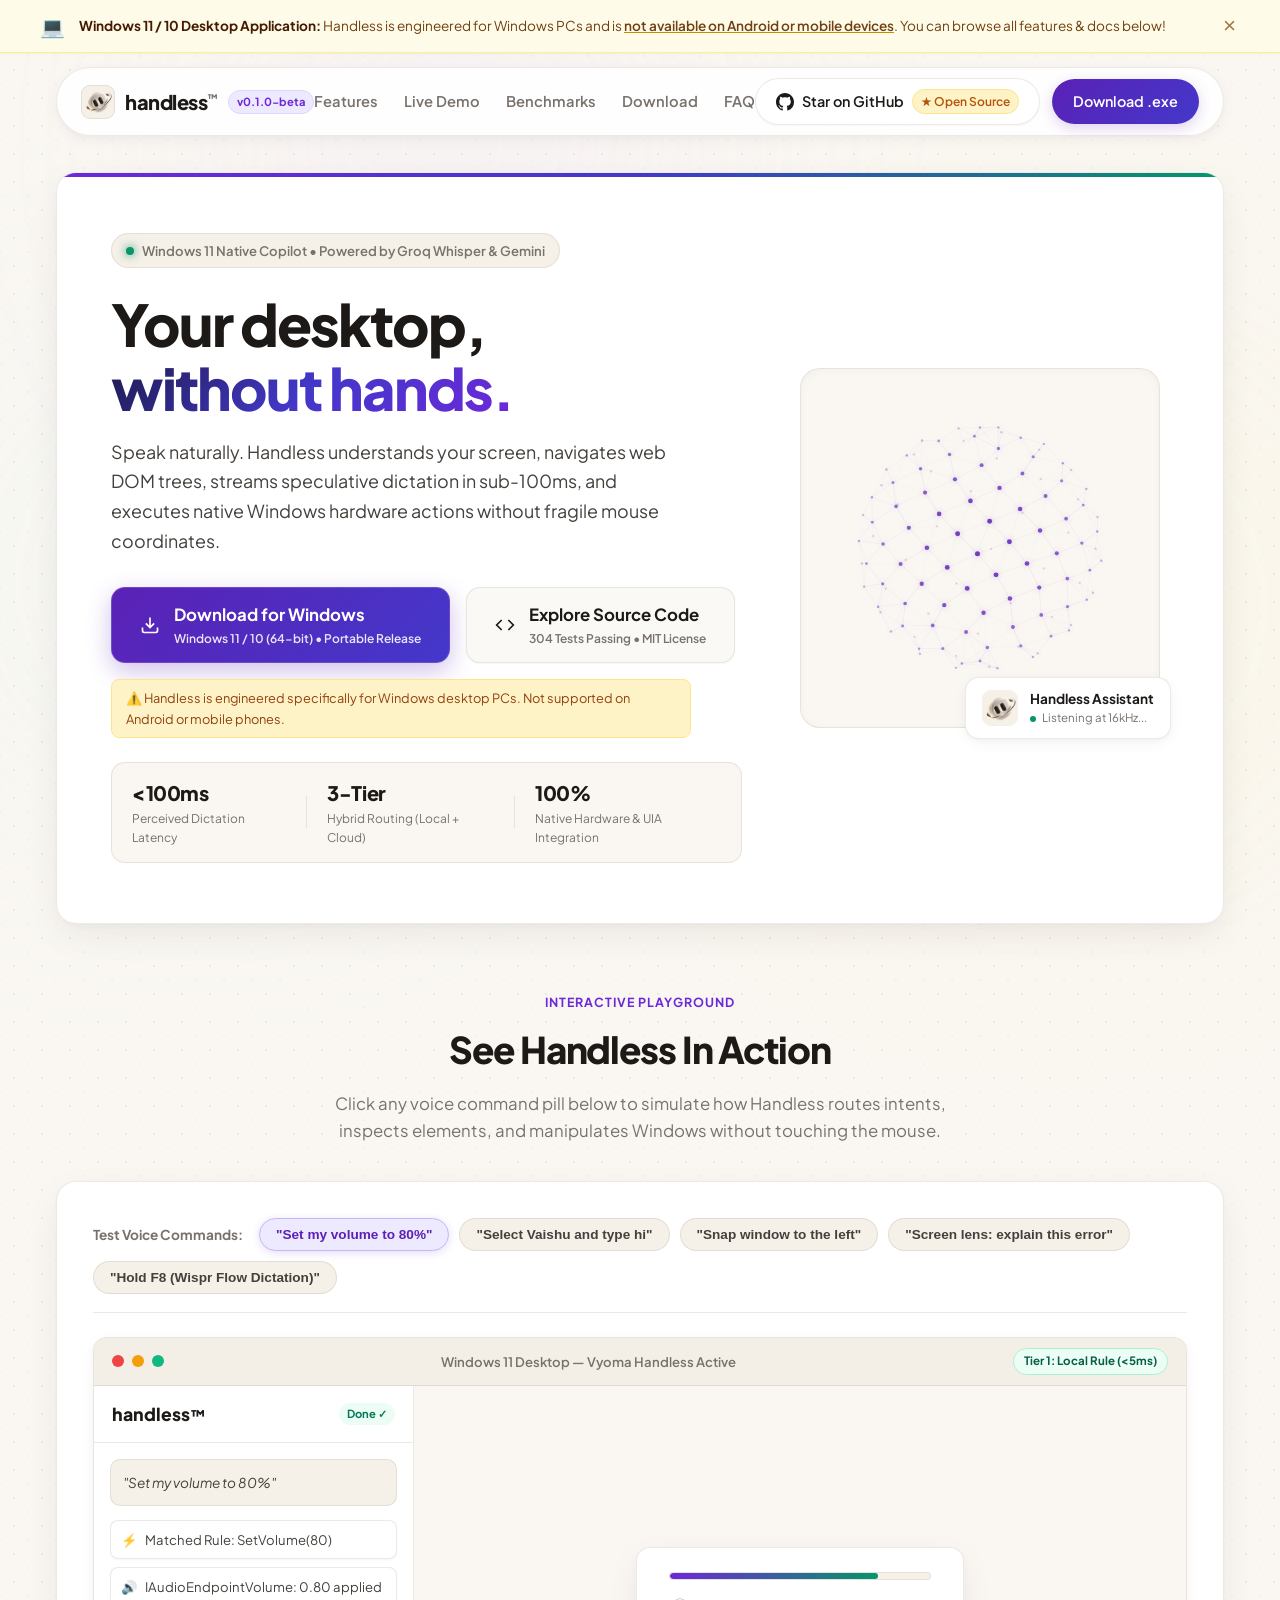
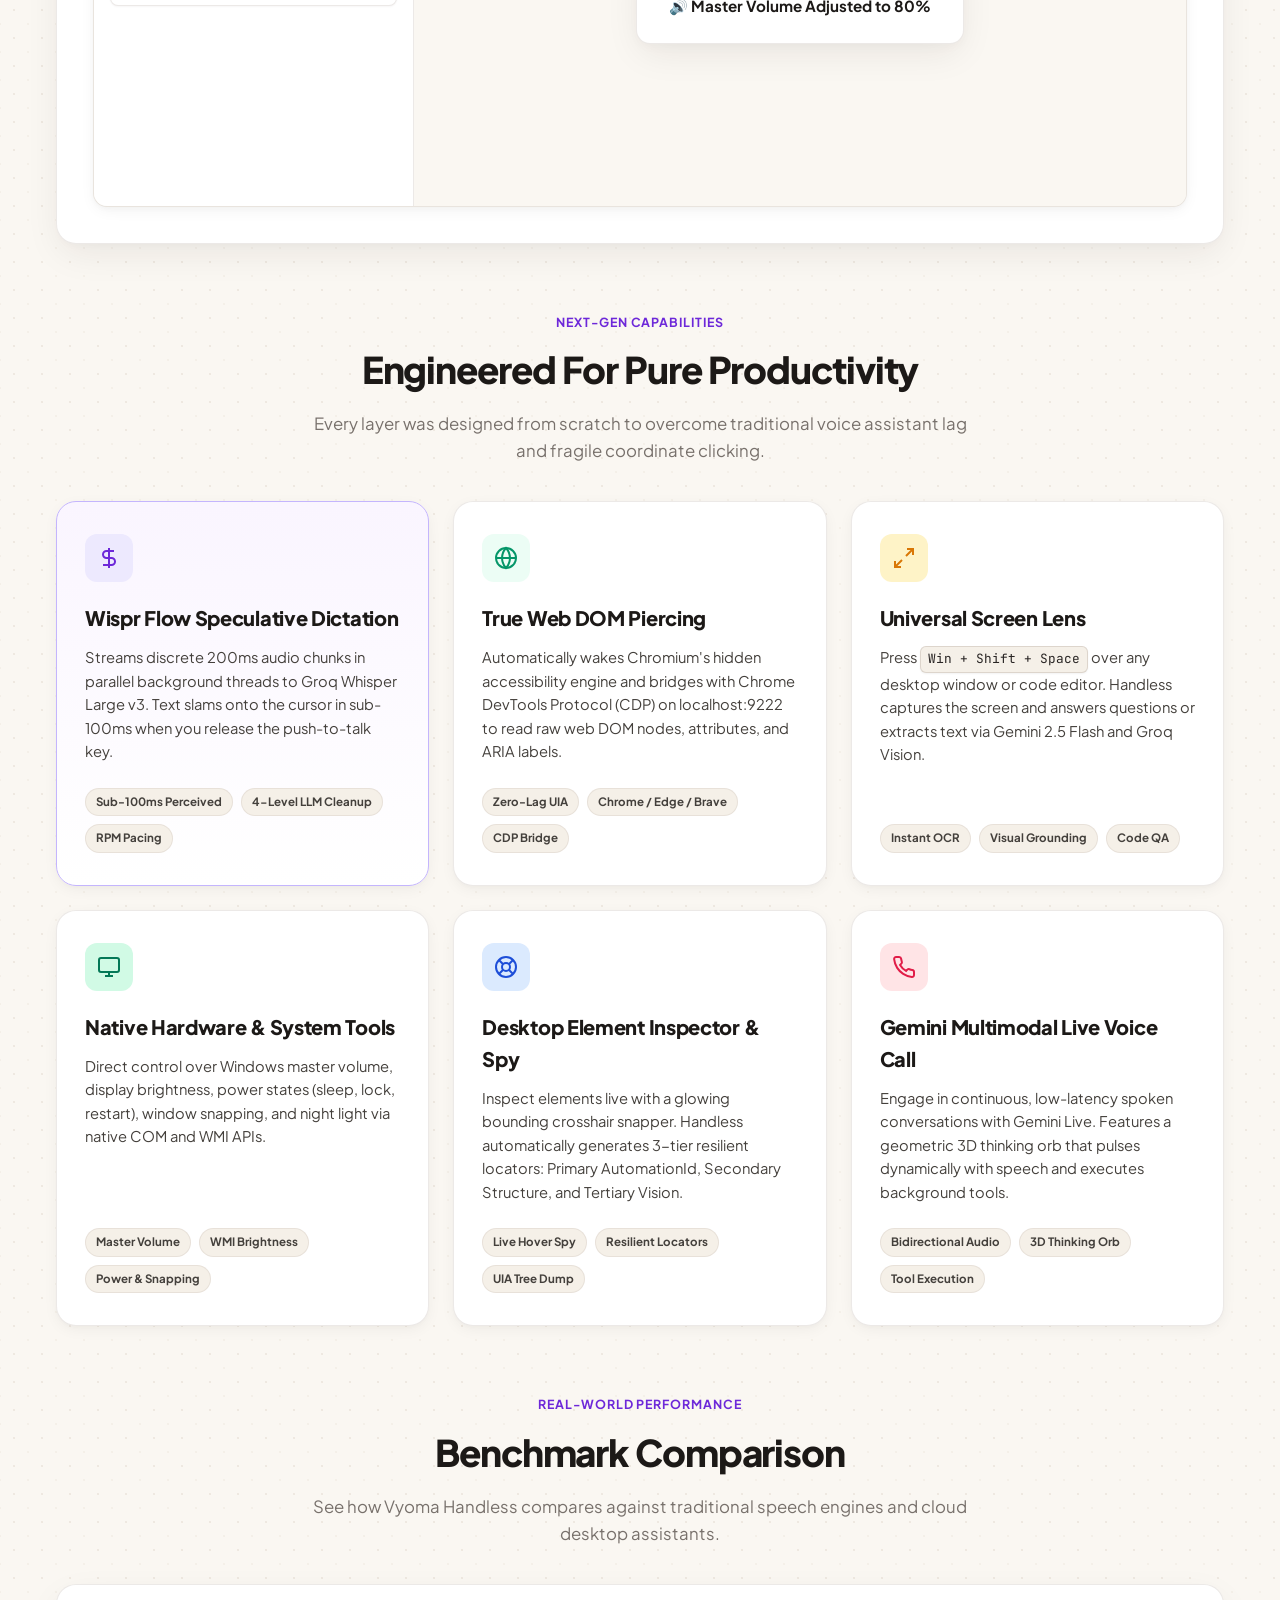
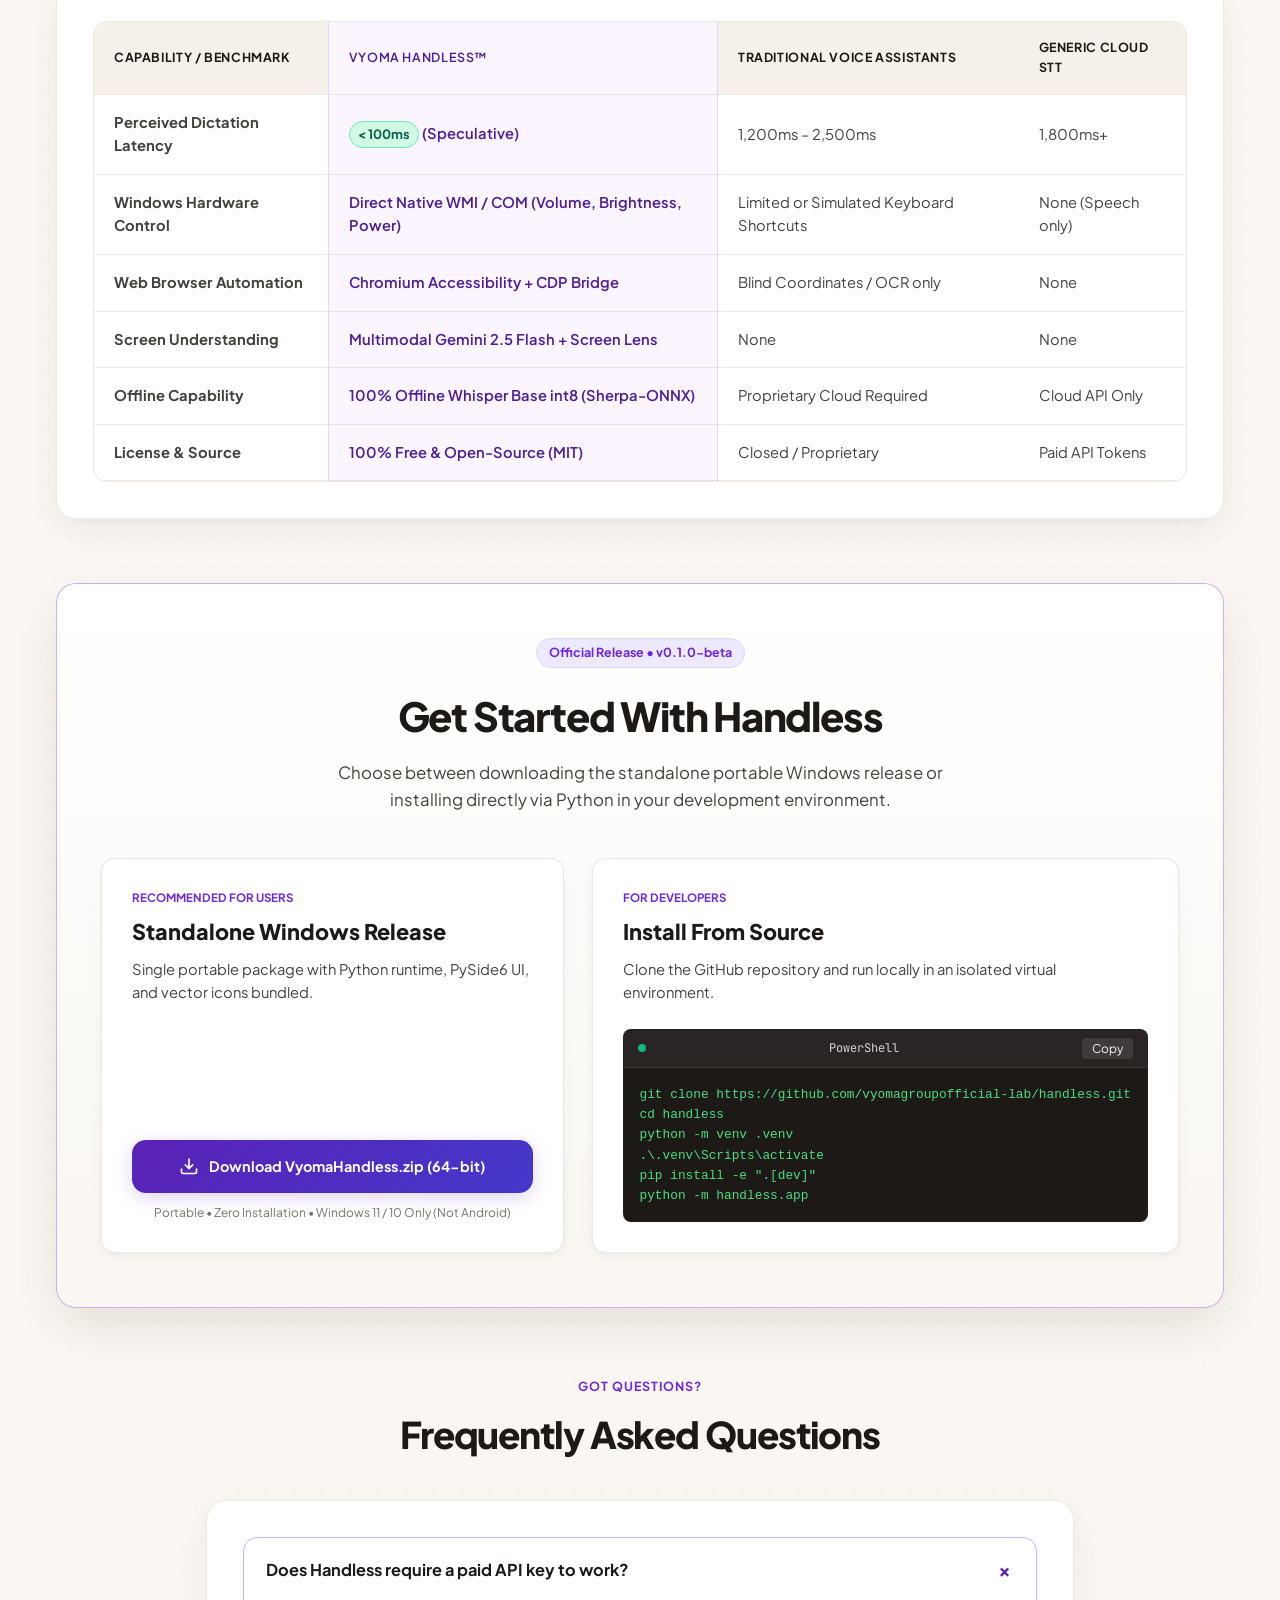
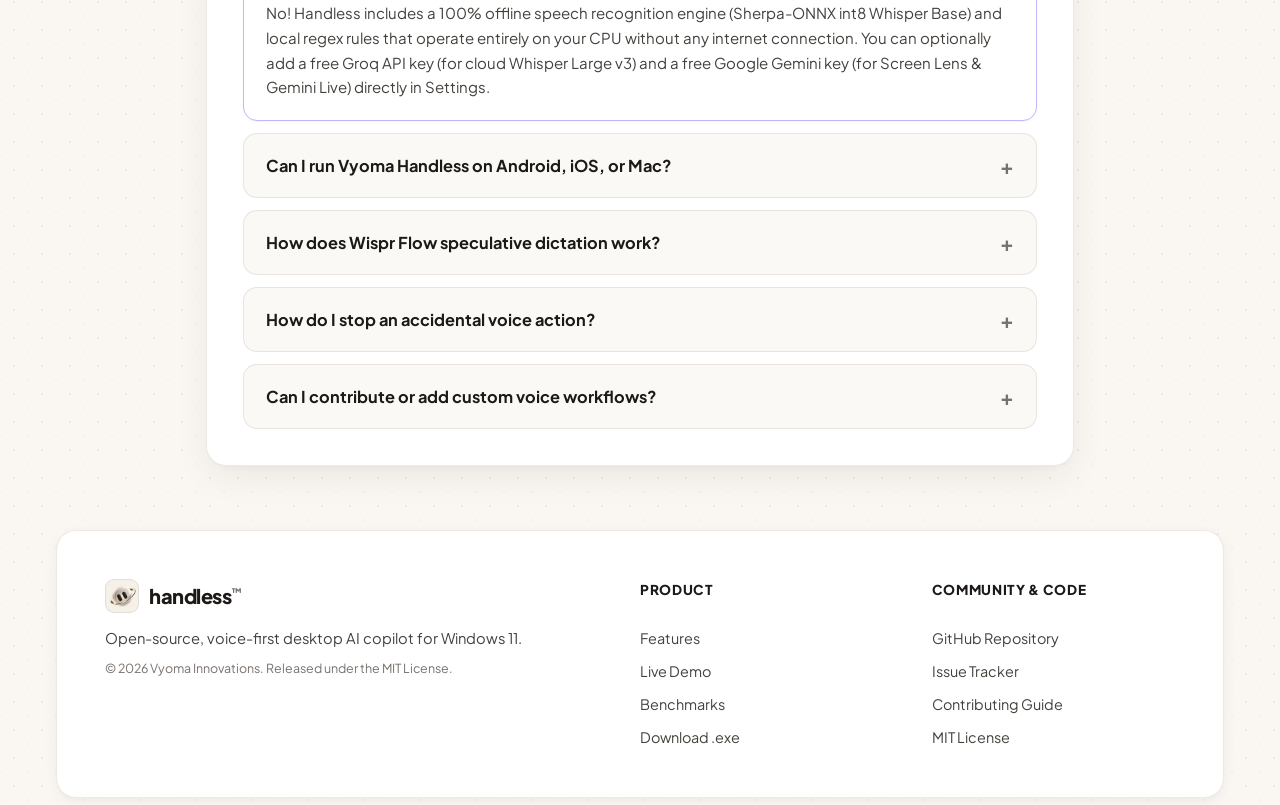
==== commit 0ac39801: "chore: finalize light cream theme and Hostinger deployment bundle" ====
--- a/public_html/index.html
+++ b/public_html/index.html
@@ -589,3 +589,4 @@
   <script src="app.js"></script>
 </body>
 </html>
+
--- a/public_html/style.css
+++ b/public_html/style.css
@@ -1641,3 +1641,4 @@
     display: none;
   }
 }
+
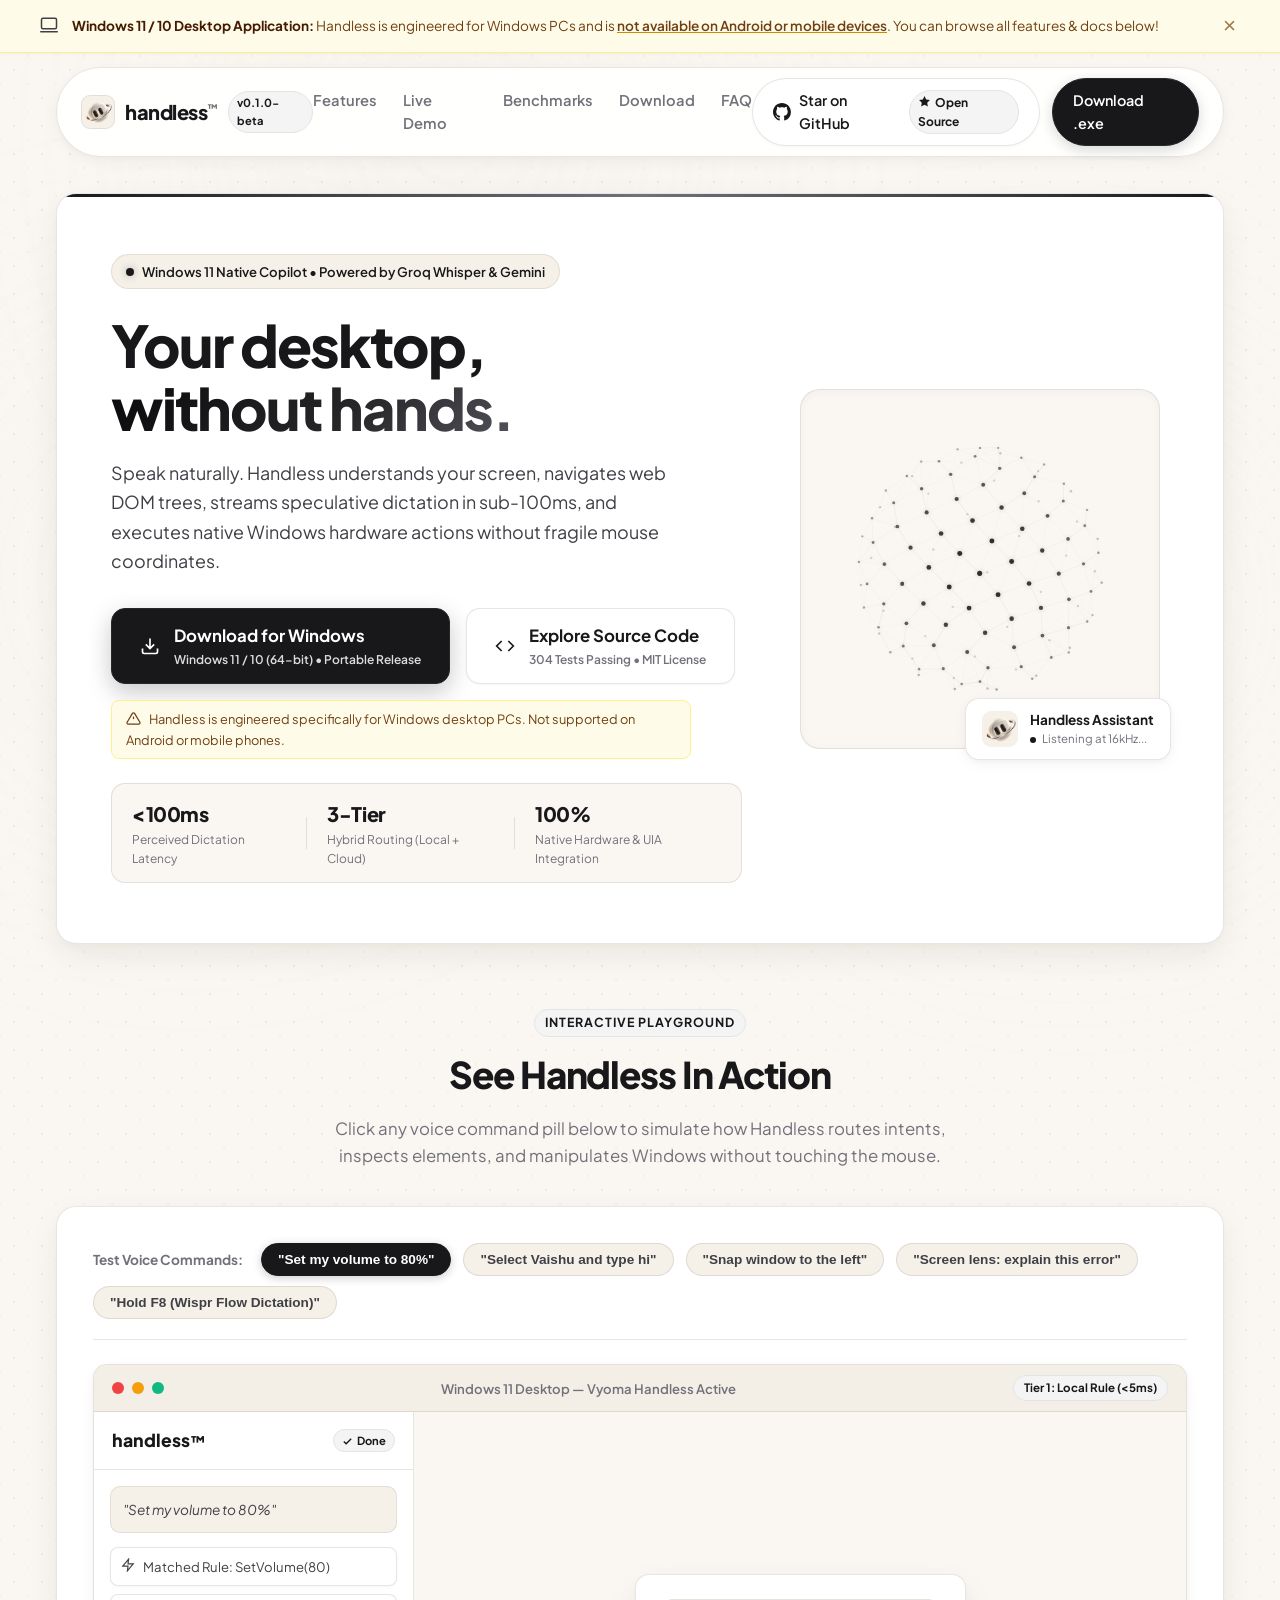
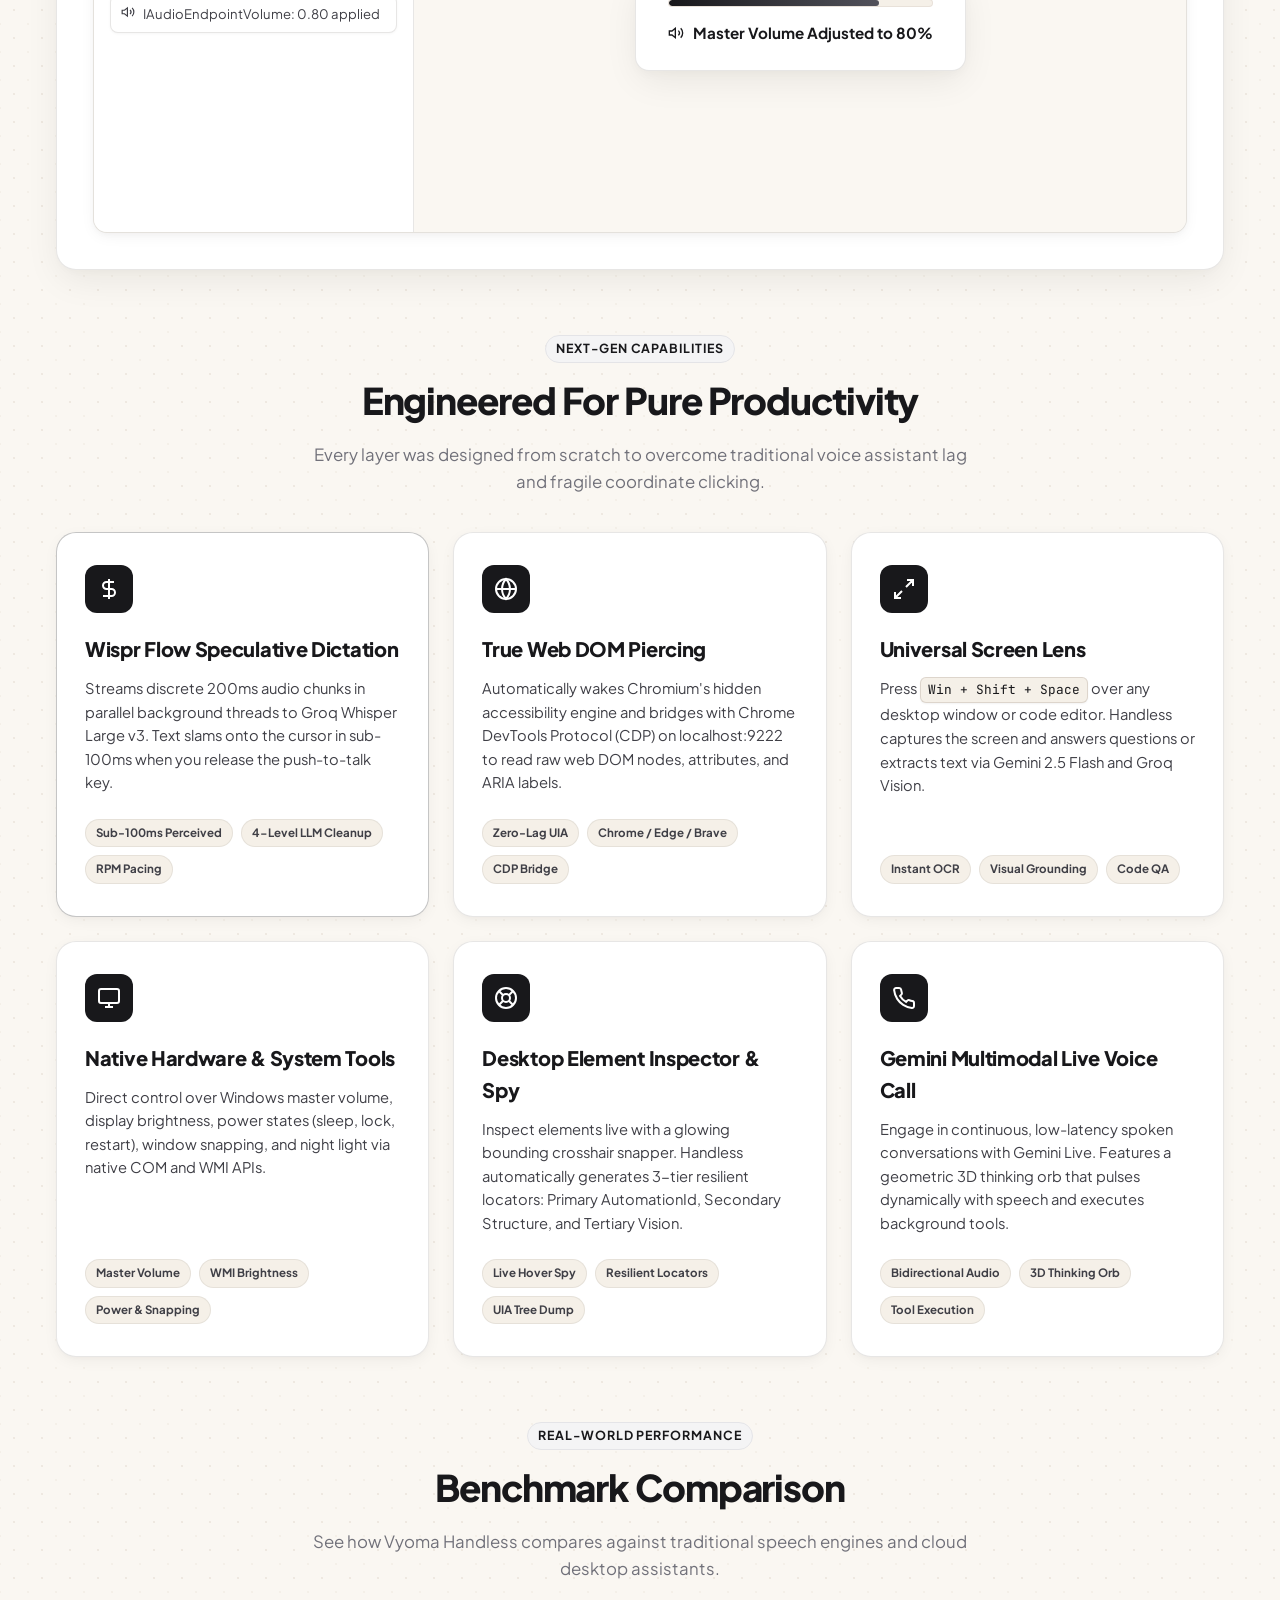
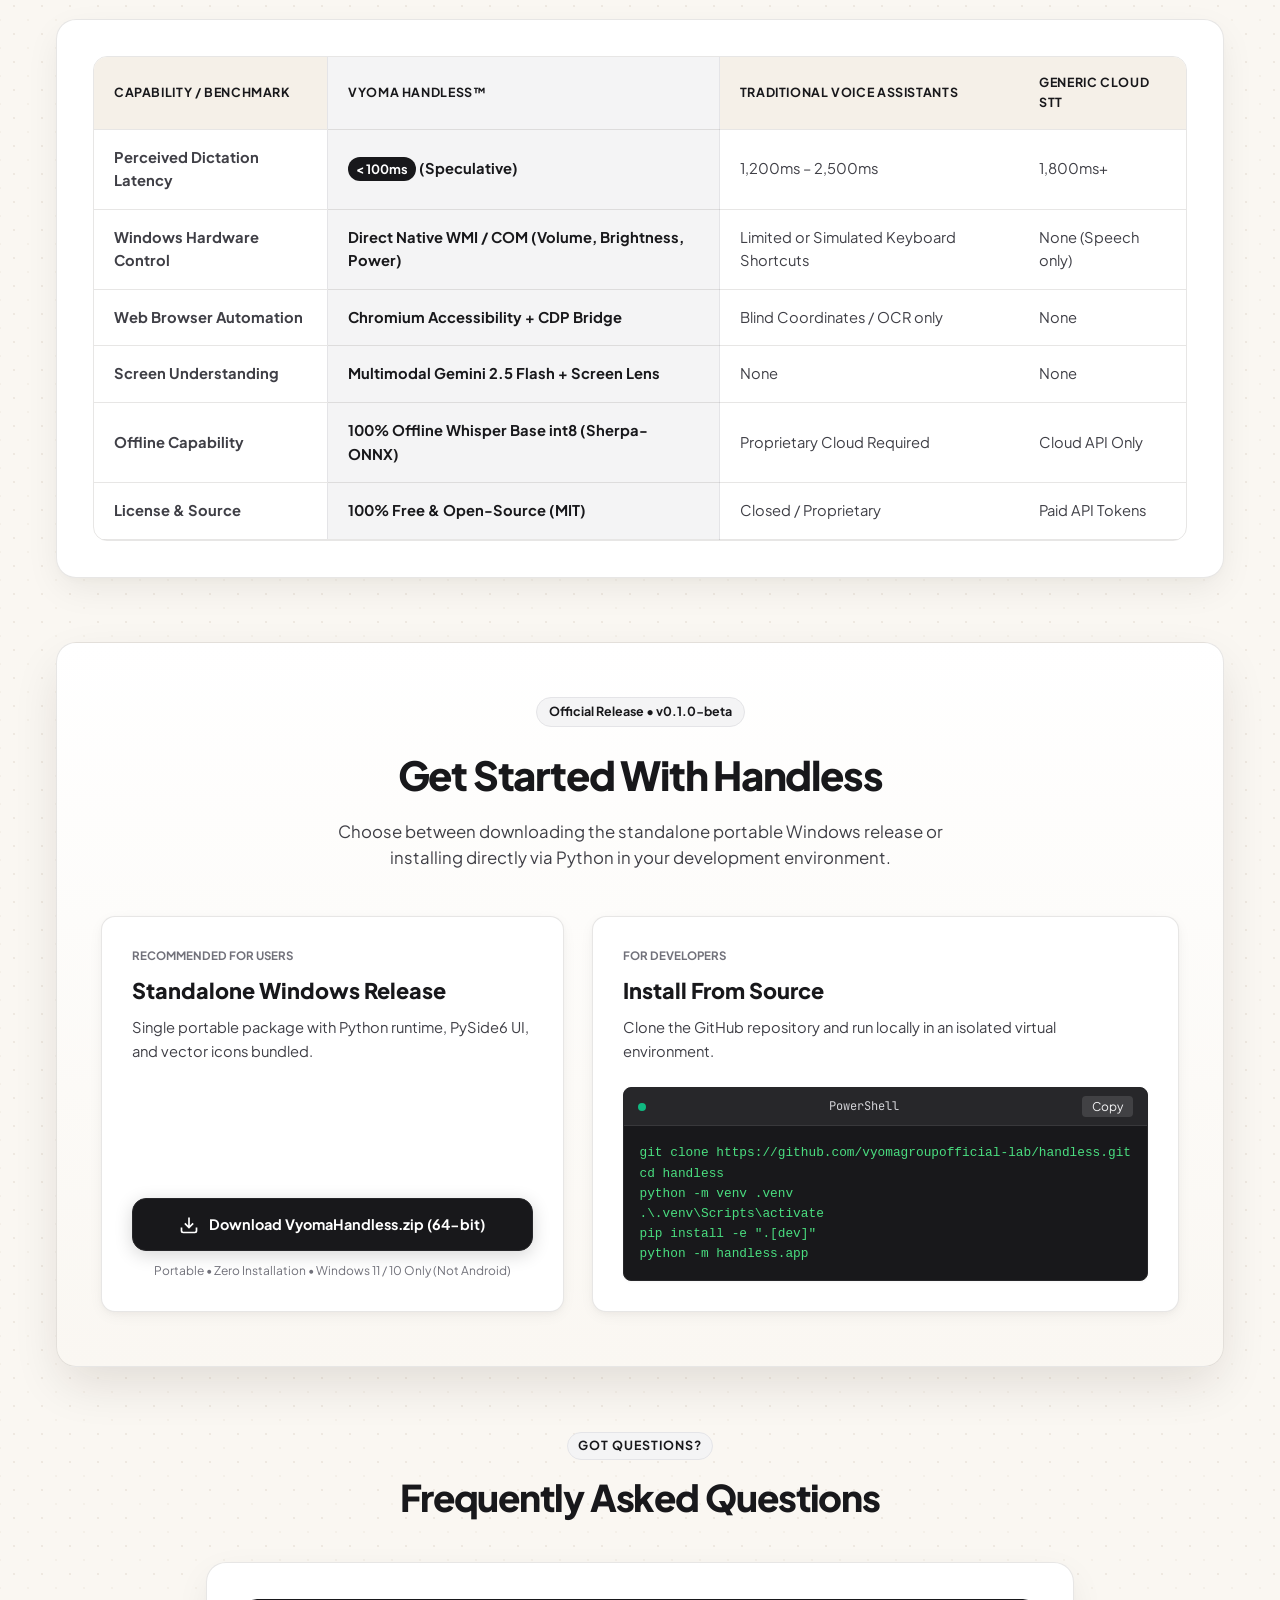
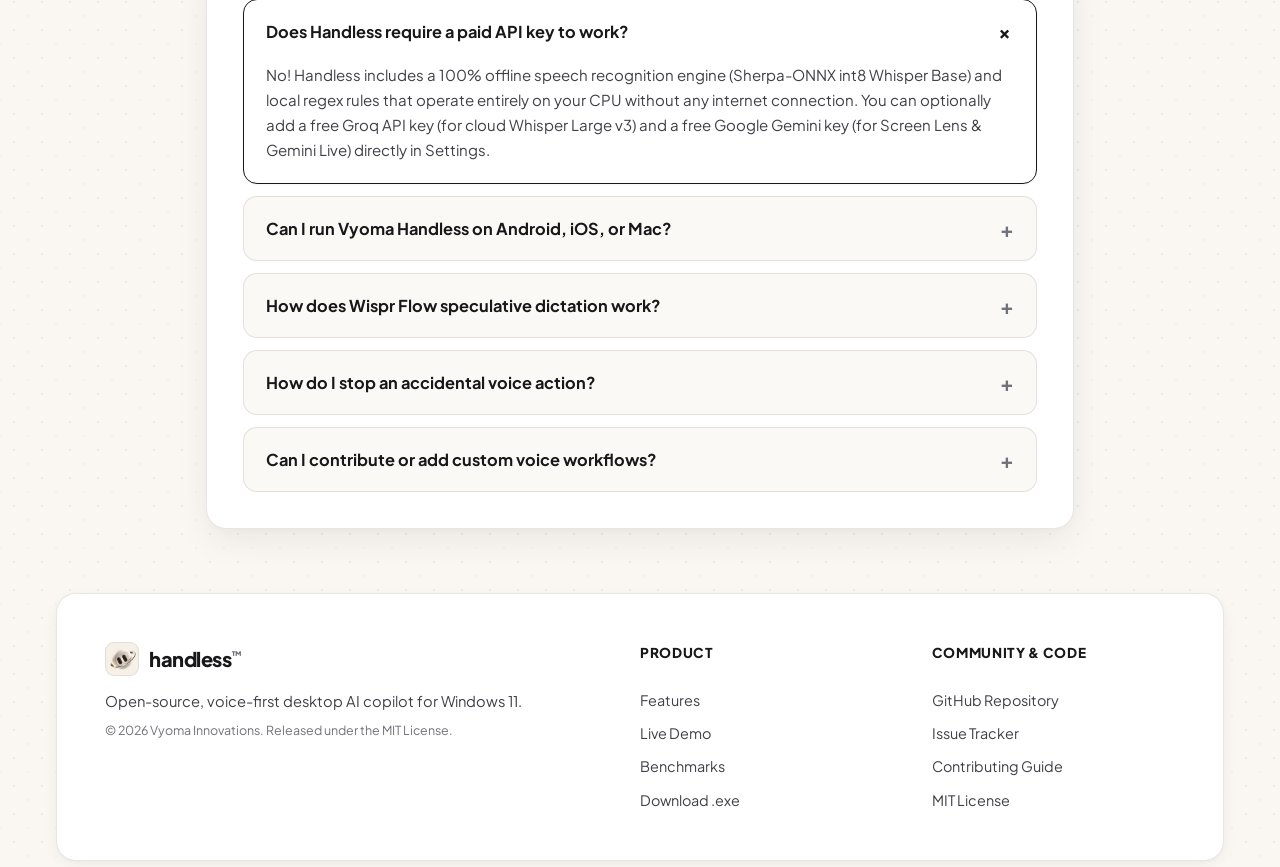
==== commit b6113d46: "style: replace all emoji characters with vector SVG icons and fix pill wrapping" ====
--- a/public_html/index.html
+++ b/public_html/index.html
@@ -26,7 +26,12 @@
   <!-- Mobile / Android Device Banner Notice -->
   <div class="mobile-device-banner" id="mobileDeviceBanner">
     <div class="mobile-banner-content">
-      <span class="banner-icon">💻</span>
+      <span class="banner-icon">
+        <svg viewBox="0 0 24 24" width="18" height="18" fill="none" stroke="currentColor" stroke-width="2" stroke-linecap="round" stroke-linejoin="round">
+          <rect x="2" y="3" width="20" height="14" rx="2" ry="2"/>
+          <line x1="1" y1="21" x2="23" y2="21"/>
+        </svg>
+      </span>
       <div class="banner-text">
         <strong>Windows 11 / 10 Desktop Application:</strong> Handless is engineered for Windows PCs and is <u>not available on Android or mobile devices</u>. You can browse all features & docs below!
       </div>
@@ -62,7 +67,12 @@
             <path d="M12 0C5.37 0 0 5.37 0 12c0 5.31 3.435 9.795 8.205 11.385.6.105.825-.255.825-.57 0-.285-.015-1.23-.015-2.235-3.015.555-3.795-.735-4.035-1.41-.135-.345-.72-1.41-1.23-1.695-.42-.225-1.02-.78-.015-.795.945-.015 1.62.87 1.845 1.23 1.08 1.815 2.805 1.305 3.495.99.105-.78.42-1.305.765-1.605-2.67-.3-5.46-1.335-5.46-5.925 0-1.305.465-2.385 1.23-3.225-.12-.3-.54-1.53.12-3.18 0 0 1.005-.315 3.3 1.23.96-.27 1.98-.405 3-.405s2.04.135 3 .405c2.295-1.56 3.3-1.23 3.3-1.23.66 1.65.24 2.88.12 3.18.765.84 1.23 1.905 1.23 3.225 0 4.605-2.805 5.625-5.475 5.925.435.375.81 1.095.81 2.22 0 1.605-.015 2.895-.015 3.3 0 .315.225.69.825.57A12.02 12.02 0 0024 12c0-6.63-5.37-12-12-12z"/>
           </svg>
           <span>Star on GitHub</span>
-          <span class="star-badge">★ Open Source</span>
+          <span class="star-badge">
+            <svg viewBox="0 0 24 24" width="13" height="13" fill="currentColor" style="vertical-align: -1px; margin-right: 2px;">
+              <polygon points="12 2 15.09 8.26 22 9.27 17 14.14 18.18 21.02 12 17.77 5.82 21.02 7 14.14 2 9.27 8.91 8.26 12 2"/>
+            </svg>
+            Open Source
+          </span>
         </a>
         <a href="#download" class="btn btn-primary download-trigger">Download .exe</a>
         <button class="mobile-toggle-btn" id="mobileToggleBtn" aria-label="Open Navigation">
@@ -132,7 +142,12 @@
         </div>
 
         <div class="hero-platform-disclaimer">
-          <span>⚠️ Handless is engineered specifically for Windows desktop PCs. Not supported on Android or mobile phones.</span>
+          <svg viewBox="0 0 24 24" width="15" height="15" fill="none" stroke="currentColor" stroke-width="2" style="vertical-align: -2px; margin-right: 6px; flex-shrink: 0;">
+            <path d="M10.29 3.86L1.82 18a2 2 0 0 0 1.71 3h16.94a2 2 0 0 0 1.71-3L13.71 3.86a2 2 0 0 0-3.42 0z"/>
+            <line x1="12" y1="9" x2="12" y2="13"/>
+            <line x1="12" y1="17" x2="12.01" y2="17"/>
+          </svg>
+          <span>Handless is engineered specifically for Windows desktop PCs. Not supported on Android or mobile phones.</span>
         </div>
 
         <!-- Quick Stats Pills -->
@@ -207,7 +222,10 @@
             <div class="sim-sidebar" id="simSidebar">
               <div class="sim-sidebar-header">
                 <span class="sim-brand">handless<small>™</small></span>
-                <span class="sim-chip" id="simActionState">Done ✓</span>
+                <span class="sim-chip" id="simActionState">
+                  <svg viewBox="0 0 24 24" width="11" height="11" fill="none" stroke="currentColor" stroke-width="3" style="vertical-align: middle; margin-right: 2px;"><polyline points="20 6 9 17 4 12"/></svg>
+                  Done
+                </span>
               </div>
               <div class="sim-sidebar-body">
                 <div class="sim-prompt-box">
@@ -215,11 +233,15 @@
                 </div>
                 <div class="sim-action-log" id="simActionLog">
                   <div class="log-entry">
-                    <span class="log-icon">⚡</span>
+                    <span class="log-icon">
+                      <svg viewBox="0 0 24 24" width="14" height="14" fill="none" stroke="currentColor" stroke-width="2"><polygon points="13 2 3 14 12 14 11 22 21 10 12 10 13 2"/></svg>
+                    </span>
                     <span class="log-text">Matched Rule: SetVolume(80)</span>
                   </div>
                   <div class="log-entry">
-                    <span class="log-icon">🔊</span>
+                    <span class="log-icon">
+                      <svg viewBox="0 0 24 24" width="14" height="14" fill="none" stroke="currentColor" stroke-width="2"><polygon points="11 5 6 9 2 9 2 15 6 15 11 19 11 5"/><path d="M19.07 4.93a10 10 0 0 1 0 14.14M15.54 8.46a5 5 0 0 1 0 7.07"/></svg>
+                    </span>
                     <span class="log-text">IAudioEndpointVolume: 0.80 applied</span>
                   </div>
                 </div>
@@ -233,7 +255,10 @@
                   <div class="hud-slider-track">
                     <div class="hud-slider-fill" id="hudSliderFill" style="width: 80%;"></div>
                   </div>
-                  <span class="hud-label" id="hudLabel">🔊 Master Volume Adjusted to 80%</span>
+                  <span class="hud-label" id="hudLabel">
+                    <svg viewBox="0 0 24 24" width="16" height="16" fill="none" stroke="currentColor" stroke-width="2" style="vertical-align: -2px; margin-right: 6px;"><polygon points="11 5 6 9 2 9 2 15 6 15 11 19 11 5"/><path d="M19.07 4.93a10 10 0 0 1 0 14.14M15.54 8.46a5 5 0 0 1 0 7.07"/></svg>
+                    Master Volume Adjusted to 80%
+                  </span>
                 </div>
               </div>
             </div>
@@ -566,7 +591,10 @@
   <div class="modal-backdrop" id="mobileModal">
     <div class="modal-card">
       <div class="modal-header">
-        <span class="modal-badge">⚠️ Windows PC Only</span>
+        <span class="modal-badge">
+          <svg viewBox="0 0 24 24" width="13" height="13" fill="none" stroke="currentColor" stroke-width="2" style="vertical-align: -1px; margin-right: 4px;"><path d="M10.29 3.86L1.82 18a2 2 0 0 0 1.71 3h16.94a2 2 0 0 0 1.71-3L13.71 3.86a2 2 0 0 0-3.42 0z"/><line x1="12" y1="9" x2="12" y2="13"/><line x1="12" y1="17" x2="12.01" y2="17"/></svg>
+          Windows PC Only
+        </span>
         <button class="modal-close" id="modalClose" aria-label="Close modal">&times;</button>
       </div>
       <h3 class="modal-title">Not Compatible With Android</h3>
@@ -574,11 +602,18 @@
         Vyoma Handless is a native 64-bit Windows software package (.exe) designed for Windows 11 / 10 PCs. It cannot run or install on Android phones or tablets.
       </p>
       <div class="modal-tip">
-        💡 <strong>Tip:</strong> Copy the download link to send to your PC via WhatsApp/Email, or star our GitHub repo so you can find it later on your desktop.
+        <svg viewBox="0 0 24 24" width="16" height="16" fill="none" stroke="currentColor" stroke-width="2" style="vertical-align: -2px; margin-right: 6px;"><path d="M9 18h6m-4 4h2m-5-8.5a6 6 0 1 1 8 0c-.8.8-1.5 2-1.5 3.5h-5c0-1.5-.7-2.7-1.5-3.5z"/></svg>
+        <strong>Tip:</strong> Copy the download link to send to your PC via WhatsApp/Email, or star our GitHub repo so you can find it later on your desktop.
       </div>
       <div class="modal-actions">
-        <button class="btn btn-primary w-full" id="btnCopyDesktopLink">📋 Copy PC Download Link</button>
-        <a href="https://github.com/vyomagroupofficial-lab/handless" target="_blank" class="btn btn-github w-full">⭐ Star On GitHub</a>
+        <button class="btn btn-primary w-full" id="btnCopyDesktopLink">
+          <svg viewBox="0 0 24 24" width="16" height="16" fill="none" stroke="currentColor" stroke-width="2"><rect x="9" y="9" width="13" height="13" rx="2" ry="2"/><path d="M5 15H4a2 2 0 0 1-2-2V4a2 2 0 0 1 2-2h9a2 2 0 0 1 2 2v1"/></svg>
+          <span>Copy PC Download Link</span>
+        </button>
+        <a href="https://github.com/vyomagroupofficial-lab/handless" target="_blank" class="btn btn-github w-full">
+          <svg viewBox="0 0 24 24" width="16" height="16" fill="currentColor"><polygon points="12 2 15.09 8.26 22 9.27 17 14.14 18.18 21.02 12 17.77 5.82 21.02 7 14.14 2 9.27 8.91 8.26 12 2"/></svg>
+          <span>Star On GitHub</span>
+        </a>
       </div>
       <div class="modal-footer-link">
         <a href="downloads/VyomaHandless-v0.1.0-windows-x64.zip" download>Download file anyway (to transfer to PC)</a>
--- a/public_html/style.css
+++ b/public_html/style.css
@@ -1,6 +1,7 @@
 /* ============================================================
-   Vyoma Handless™ — Official Light Cream Textured Theme
+   Vyoma Handless™ — Official Monochrome Light Cream Theme
    Hostinger Production Stylesheet (handless.vyomagroup.online)
+   Pure Obsidian Black & Crisp White Accents on Textured Cream
    ============================================================ */
 
 :root {
@@ -9,20 +10,20 @@
   --bg-cream-subtle: #f3eee6;
   --bg-cream-card: #ffffff;
   --bg-cream-hover: #fdfbf7;
-  --bg-cream-elevated: rgba(255, 255, 255, 0.88);
+  --bg-cream-elevated: rgba(255, 255, 255, 0.92);
 
   /* Deep Rich Text Colors */
-  --text-heading: #1c1917;
-  --text-body: #44403c;
-  --text-muted: #78716c;
-  --text-dim: #a8a29e;
-
-  /* Sophisticated Accents */
-  --primary: #5b21b6;
-  --primary-accent: #6d28d9;
-  --primary-hover: #4c1d95;
-  --primary-glow: rgba(91, 33, 182, 0.2);
-  --primary-light: #f5f3ff;
+  --text-heading: #18181b;
+  --text-body: #3f3f46;
+  --text-muted: #71717a;
+  --text-dim: #a1a1aa;
+
+  /* Signature Obsidian Black & White Accents */
+  --primary: #18181b;
+  --primary-accent: #27272a;
+  --primary-hover: #09090b;
+  --primary-glow: rgba(0, 0, 0, 0.16);
+  --primary-light: #f4f4f5;
 
   --emerald: #059669;
   --emerald-light: #ecfdf5;
@@ -30,15 +31,15 @@
   --amber-light: #fffbeb;
 
   /* Subtle Warm Borders */
-  --border-cream: rgba(80, 60, 40, 0.08);
-  --border-card: rgba(80, 60, 40, 0.11);
-  --border-active: rgba(109, 40, 217, 0.35);
+  --border-cream: rgba(60, 50, 40, 0.08);
+  --border-card: rgba(60, 50, 40, 0.12);
+  --border-active: rgba(24, 24, 27, 0.35);
 
   /* Box Shadows */
-  --shadow-sm: 0 1px 2px rgba(40, 30, 20, 0.04);
-  --shadow-md: 0 4px 16px -2px rgba(40, 30, 20, 0.06), 0 2px 6px -1px rgba(40, 30, 20, 0.03);
-  --shadow-lg: 0 12px 36px -4px rgba(40, 30, 20, 0.08), 0 4px 12px -2px rgba(40, 30, 20, 0.03);
-  --shadow-xl: 0 20px 50px -6px rgba(40, 30, 20, 0.12);
+  --shadow-sm: 0 1px 3px rgba(30, 20, 10, 0.04);
+  --shadow-md: 0 4px 16px -2px rgba(30, 20, 10, 0.06), 0 2px 6px -1px rgba(30, 20, 10, 0.03);
+  --shadow-lg: 0 12px 36px -4px rgba(30, 20, 10, 0.08), 0 4px 12px -2px rgba(30, 20, 10, 0.03);
+  --shadow-xl: 0 20px 50px -6px rgba(30, 20, 10, 0.12);
 
   /* Radii & Timing */
   --radius-sm: 8px;
@@ -95,7 +96,7 @@
   left: 15%;
   width: 520px;
   height: 520px;
-  background: radial-gradient(circle, rgba(233, 213, 255, 0.8) 0%, rgba(233, 213, 255, 0) 70%);
+  background: radial-gradient(circle, rgba(230, 225, 215, 0.8) 0%, rgba(230, 225, 215, 0) 70%);
 }
 
 .glow-2 {
@@ -103,7 +104,7 @@
   right: -80px;
   width: 580px;
   height: 580px;
-  background: radial-gradient(circle, rgba(254, 240, 138, 0.6) 0%, rgba(254, 240, 138, 0) 70%);
+  background: radial-gradient(circle, rgba(245, 240, 230, 0.7) 0%, rgba(245, 240, 230, 0) 70%);
 }
 
 .glow-3 {
@@ -111,7 +112,7 @@
   left: -60px;
   width: 500px;
   height: 500px;
-  background: radial-gradient(circle, rgba(207, 250, 254, 0.7) 0%, rgba(207, 250, 254, 0) 70%);
+  background: radial-gradient(circle, rgba(235, 230, 220, 0.7) 0%, rgba(235, 230, 220, 0) 70%);
 }
 
 /* Typography & Base Helpers */
@@ -129,12 +130,12 @@
   border-radius: 6px;
   font-family: var(--font-mono);
   font-size: 0.8rem;
-  color: #292524;
+  color: #18181b;
   box-shadow: 0 1px 2px rgba(0, 0, 0, 0.05);
 }
 
 .gradient-text {
-  background: linear-gradient(135deg, #1e1b4b 0%, #4338ca 50%, #6d28d9 100%);
+  background: linear-gradient(135deg, #09090b 0%, #27272a 60%, #52525b 100%);
   -webkit-background-clip: text;
   -webkit-text-fill-color: transparent;
   display: inline-block;
@@ -227,7 +228,7 @@
 }
 
 .nav-container:hover {
-  border-color: rgba(80, 60, 40, 0.18);
+  border-color: rgba(60, 50, 40, 0.2);
   box-shadow: var(--shadow-lg);
 }
 
@@ -264,9 +265,9 @@
   font-size: 0.7rem;
   font-weight: 700;
   padding: 2px 8px;
-  background: #ede9fe;
-  border: 1px solid #ddd6fe;
-  color: #6d28d9;
+  background: #f4f4f5;
+  border: 1px solid #e4e4e7;
+  color: #18181b;
   border-radius: var(--radius-full);
 }
 
@@ -288,7 +289,7 @@
   gap: 12px;
 }
 
-/* Buttons */
+/* Buttons (Signature Monochrome Black & White) */
 .btn {
   display: inline-flex;
   align-items: center;
@@ -303,14 +304,16 @@
 }
 
 .btn-primary {
-  background: linear-gradient(135deg, #5b21b6, #4338ca);
+  background: #18181b;
   color: #ffffff;
-  box-shadow: 0 4px 14px var(--primary-glow);
+  border: 1px solid #27272a;
+  box-shadow: 0 4px 14px rgba(0, 0, 0, 0.16);
 }
 
 .btn-primary:hover {
+  background: #09090b;
   transform: translateY(-2px);
-  box-shadow: 0 6px 20px rgba(91, 33, 182, 0.35);
+  box-shadow: 0 6px 20px rgba(0, 0, 0, 0.28);
 }
 
 .btn-github {
@@ -322,17 +325,18 @@
 
 .btn-github:hover {
   background: #faf7f2;
-  border-color: rgba(80, 60, 40, 0.2);
+  border-color: rgba(60, 50, 40, 0.2);
   transform: translateY(-1px);
 }
 
 .star-badge {
   font-size: 0.75rem;
   padding: 2px 8px;
-  background: #fef3c7;
-  border: 1px solid #fde68a;
+  background: #f4f4f5;
+  border: 1px solid #e4e4e7;
   border-radius: var(--radius-full);
-  color: #b45309;
+  color: #18181b;
+  font-weight: 700;
 }
 
 /* Mobile Toggle Hamburger */
@@ -402,7 +406,7 @@
 }
 
 .drawer-link:hover {
-  color: var(--primary);
+  color: #000000;
 }
 
 .drawer-platform-tag {
@@ -420,7 +424,7 @@
 .tag-dot {
   width: 6px;
   height: 6px;
-  background: #059669;
+  background: #18181b;
   border-radius: 50%;
 }
 
@@ -453,8 +457,8 @@
   top: 0;
   left: 0;
   right: 0;
-  height: 4px;
-  background: linear-gradient(90deg, #6d28d9, #4338ca, #059669);
+  height: 3px;
+  background: linear-gradient(90deg, #18181b, #71717a, #18181b);
 }
 
 .hero-badge {
@@ -467,23 +471,23 @@
   border-radius: var(--radius-full);
   font-size: 0.82rem;
   font-weight: 600;
-  color: var(--text-muted);
+  color: var(--text-heading);
   margin-bottom: 24px;
 }
 
 .pulse-dot {
   width: 8px;
   height: 8px;
-  background-color: #059669;
+  background-color: #18181b;
   border-radius: 50%;
-  box-shadow: 0 0 10px #059669;
+  box-shadow: 0 0 8px rgba(0, 0, 0, 0.3);
   animation: pulse 2s infinite;
 }
 
 @keyframes pulse {
-  0% { transform: scale(0.95); box-shadow: 0 0 0 0 rgba(5, 150, 105, 0.7); }
-  70% { transform: scale(1); box-shadow: 0 0 0 8px rgba(5, 150, 105, 0); }
-  100% { transform: scale(0.95); box-shadow: 0 0 0 0 rgba(5, 150, 105, 0); }
+  0% { transform: scale(0.95); box-shadow: 0 0 0 0 rgba(24, 24, 27, 0.5); }
+  70% { transform: scale(1); box-shadow: 0 0 0 7px rgba(24, 24, 27, 0); }
+  100% { transform: scale(0.95); box-shadow: 0 0 0 0 rgba(24, 24, 27, 0); }
 }
 
 .hero-title {
@@ -515,17 +519,18 @@
   align-items: center;
   gap: 14px;
   padding: 14px 28px;
-  background: linear-gradient(135deg, #5b21b6, #4338ca);
-  color: #fff;
+  background: #18181b;
+  color: #ffffff;
   border-radius: var(--radius-md);
-  border: 1px solid rgba(255, 255, 255, 0.15);
-  box-shadow: 0 8px 24px rgba(91, 33, 182, 0.28);
+  border: 1px solid #27272a;
+  box-shadow: 0 8px 24px rgba(0, 0, 0, 0.22);
   transition: all var(--transition-fast);
 }
 
 .btn-hero-download:hover {
+  background: #09090b;
   transform: translateY(-2px);
-  box-shadow: 0 12px 32px rgba(91, 33, 182, 0.4);
+  box-shadow: 0 12px 32px rgba(0, 0, 0, 0.35);
 }
 
 .btn-hero-download .cta-title {
@@ -537,7 +542,7 @@
 .btn-hero-download .cta-sub {
   display: block;
   font-size: 0.75rem;
-  opacity: 0.88;
+  opacity: 0.85;
 }
 
 .btn-hero-source {
@@ -545,7 +550,7 @@
   align-items: center;
   gap: 14px;
   padding: 14px 28px;
-  background: #fbf9f5;
+  background: #ffffff;
   border: 1px solid var(--border-card);
   border-radius: var(--radius-md);
   color: var(--text-heading);
@@ -555,7 +560,7 @@
 
 .btn-hero-source:hover {
   background: #f5f0e8;
-  border-color: rgba(80, 60, 40, 0.2);
+  border-color: rgba(60, 50, 40, 0.2);
   transform: translateY(-2px);
 }
 
@@ -573,9 +578,9 @@
 
 .hero-platform-disclaimer {
   font-size: 0.8rem;
-  color: #92400e;
-  background: #fef3c7;
-  border: 1px solid #fde68a;
+  color: #713f12;
+  background: #fefce8;
+  border: 1px solid #fef08a;
   border-radius: var(--radius-sm);
   padding: 8px 14px;
   margin-bottom: 24px;
@@ -696,7 +701,7 @@
 .status-live {
   width: 6px;
   height: 6px;
-  background-color: #059669;
+  background-color: #18181b;
   border-radius: 50%;
 }
 
@@ -713,7 +718,11 @@
   font-weight: 700;
   text-transform: uppercase;
   letter-spacing: 0.08em;
-  color: var(--primary-accent);
+  color: #18181b;
+  background: #f4f4f5;
+  border: 1px solid #e4e4e7;
+  padding: 3px 10px;
+  border-radius: var(--radius-full);
   margin-bottom: 8px;
 }
 
@@ -745,15 +754,16 @@
   border-radius: var(--radius-lg);
   padding: 36px;
   box-shadow: var(--shadow-lg);
+  overflow: visible;
 }
 
 .simulator-controls {
   display: flex;
   align-items: center;
-  gap: 10px;
+  gap: 10px 12px;
   flex-wrap: wrap;
   margin-bottom: 24px;
-  padding-bottom: 18px;
+  padding-bottom: 20px;
   border-bottom: 1px solid var(--border-card);
 }
 
@@ -762,6 +772,7 @@
   font-weight: 700;
   color: var(--text-muted);
   margin-right: 6px;
+  white-space: nowrap;
 }
 
 .cmd-pill {
@@ -773,6 +784,7 @@
   font-size: 0.85rem;
   font-weight: 600;
   cursor: pointer;
+  white-space: nowrap;
   transition: all var(--transition-fast);
 }
 
@@ -782,10 +794,10 @@
 }
 
 .cmd-pill.active {
-  background: #ede9fe;
-  border-color: #c4b5fd;
-  color: #5b21b6;
-  box-shadow: 0 2px 8px rgba(91, 33, 182, 0.15);
+  background: #18181b;
+  border-color: #18181b;
+  color: #ffffff;
+  box-shadow: 0 2px 10px rgba(0, 0, 0, 0.2);
 }
 
 /* Simulator Viewport (Simulated Windows 11 Desktop) */
@@ -831,9 +843,9 @@
   font-size: 0.72rem;
   padding: 3px 10px;
   border-radius: var(--radius-full);
-  background: #ecfdf5;
-  border: 1px solid #a7f3d0;
-  color: #065f46;
+  background: #f4f4f5;
+  border: 1px solid #e4e4e7;
+  color: #18181b;
   font-weight: 700;
 }
 
@@ -878,10 +890,11 @@
 .sim-chip {
   font-size: 0.7rem;
   padding: 2px 8px;
-  background: #ecfdf5;
-  color: #047857;
+  background: #f4f4f5;
+  color: #18181b;
   font-weight: 700;
   border-radius: 12px;
+  border: 1px solid #e4e4e7;
 }
 
 .sim-sidebar-body {
@@ -966,7 +979,7 @@
 
 .hud-slider-fill {
   height: 100%;
-  background: linear-gradient(90deg, #6d28d9, #059669);
+  background: linear-gradient(90deg, #18181b, #52525b);
   border-radius: 4px;
   transition: width 0.4s ease;
 }
@@ -1005,14 +1018,15 @@
 
 .feature-card:hover {
   background: var(--bg-cream-hover);
-  border-color: rgba(80, 60, 40, 0.2);
+  border-color: rgba(60, 50, 40, 0.22);
   transform: translateY(-4px);
   box-shadow: var(--shadow-lg);
 }
 
 .highlight-card {
-  border-color: #c4b5fd;
-  background: linear-gradient(180deg, #faf5ff 0%, #ffffff 100%);
+  border-color: rgba(24, 24, 27, 0.25);
+  background: #ffffff;
+  box-shadow: var(--shadow-md);
 }
 
 .feature-icon-wrapper {
@@ -1023,14 +1037,15 @@
   align-items: center;
   justify-content: center;
   margin-bottom: 20px;
-}
-
-.feature-icon-wrapper.purple { background: #ede9fe; color: #6d28d9; }
-.feature-icon-wrapper.cyan { background: #ecfdf5; color: #059669; }
-.feature-icon-wrapper.amber { background: #fef3c7; color: #d97706; }
-.feature-icon-wrapper.emerald { background: #d1fae5; color: #047857; }
-.feature-icon-wrapper.blue { background: #dbeafe; color: #1d4ed8; }
-.feature-icon-wrapper.rose { background: #ffe4e6; color: #e11d48; }
+  background: #18181b;
+  color: #ffffff;
+}
+
+.feature-icon-wrapper.alt {
+  background: #f4f4f5;
+  color: #18181b;
+  border: 1px solid #e4e4e7;
+}
 
 .feature-title {
   font-size: 1.25rem;
@@ -1111,19 +1126,18 @@
 
 .benchmark-table th.highlight-col,
 .benchmark-table td.highlight-col {
-  background: #faf5ff;
-  border-left: 1px solid #ddd6fe;
-  border-right: 1px solid #ddd6fe;
-  color: #4c1d95;
-  font-weight: 600;
+  background: #f4f4f5;
+  border-left: 1px solid #e4e4e7;
+  border-right: 1px solid #e4e4e7;
+  color: #18181b;
+  font-weight: 700;
 }
 
 .badge-fast {
   display: inline-block;
   padding: 2px 8px;
-  background: #d1fae5;
-  border: 1px solid #6ee7b7;
-  color: #065f46;
+  background: #18181b;
+  color: #ffffff;
   border-radius: var(--radius-full);
   font-weight: 700;
   font-size: 0.8rem;
@@ -1140,7 +1154,7 @@
 
 .download-box {
   background: linear-gradient(180deg, #ffffff 0%, #faf7f2 100%);
-  border: 1px solid var(--border-active);
+  border: 1px solid var(--border-card);
   border-radius: var(--radius-lg);
   padding: 54px 44px;
   text-align: center;
@@ -1152,9 +1166,9 @@
   font-size: 0.78rem;
   font-weight: 700;
   padding: 4px 12px;
-  background: #ede9fe;
-  border: 1px solid #ddd6fe;
-  color: #6d28d9;
+  background: #f4f4f5;
+  border: 1px solid #e4e4e7;
+  color: #18181b;
   border-radius: var(--radius-full);
   margin-bottom: 16px;
 }
@@ -1196,7 +1210,7 @@
   font-size: 0.72rem;
   font-weight: 700;
   text-transform: uppercase;
-  color: var(--primary-accent);
+  color: var(--text-muted);
   display: block;
   margin-bottom: 8px;
 }
@@ -1219,18 +1233,20 @@
   align-items: center;
   justify-content: center;
   gap: 10px;
-  background: linear-gradient(135deg, #5b21b6, #4338ca);
-  color: #fff;
+  background: #18181b;
+  color: #ffffff;
   padding: 14px 24px;
   border-radius: var(--radius-md);
   font-weight: 700;
-  box-shadow: 0 4px 18px var(--primary-glow);
+  border: 1px solid #27272a;
+  box-shadow: 0 4px 18px rgba(0, 0, 0, 0.16);
   transition: all var(--transition-fast);
 }
 
 .btn-download-primary:hover {
+  background: #09090b;
   transform: translateY(-2px);
-  box-shadow: 0 8px 26px rgba(91, 33, 182, 0.4);
+  box-shadow: 0 8px 26px rgba(0, 0, 0, 0.28);
 }
 
 .file-meta {
@@ -1243,8 +1259,8 @@
 
 /* Code Terminal */
 .code-terminal {
-  background: #1c1917;
-  border: 1px solid rgba(80, 60, 40, 0.2);
+  background: #18181b;
+  border: 1px solid #27272a;
   border-radius: var(--radius-sm);
   overflow: hidden;
   box-shadow: var(--shadow-sm);
@@ -1255,7 +1271,7 @@
   align-items: center;
   justify-content: space-between;
   padding: 8px 14px;
-  background: #292524;
+  background: #27272a;
   border-bottom: 1px solid rgba(255, 255, 255, 0.08);
 }
 
@@ -1269,13 +1285,13 @@
 .term-title {
   font-size: 0.75rem;
   font-family: var(--font-mono);
-  color: #d6d3d1;
+  color: #d4d4d8;
 }
 
 .btn-copy {
-  background: rgba(255, 255, 255, 0.1);
+  background: rgba(255, 255, 255, 0.12);
   border: none;
-  color: #f5f5f4;
+  color: #f4f4f5;
   padding: 3px 10px;
   border-radius: 4px;
   font-size: 0.75rem;
@@ -1285,7 +1301,7 @@
 }
 
 .btn-copy:hover {
-  background: rgba(255, 255, 255, 0.2);
+  background: rgba(255, 255, 255, 0.22);
 }
 
 .code-terminal pre {
@@ -1329,7 +1345,7 @@
 }
 
 .faq-item.active {
-  border-color: #c4b5fd;
+  border-color: #18181b;
   background: #ffffff;
   box-shadow: var(--shadow-sm);
 }
@@ -1358,7 +1374,7 @@
 
 .faq-item.active .faq-icon {
   transform: rotate(45deg);
-  color: var(--primary);
+  color: #18181b;
 }
 
 .faq-answer {
@@ -1428,14 +1444,14 @@
 }
 
 .footer-links-col a:hover {
-  color: var(--primary);
+  color: #000000;
 }
 
 /* Mobile Modal Dialog */
 .modal-backdrop {
   position: fixed;
   inset: 0;
-  background: rgba(30, 20, 10, 0.6);
+  background: rgba(24, 24, 27, 0.65);
   backdrop-filter: blur(8px);
   z-index: 1000;
   display: none;
@@ -1476,9 +1492,9 @@
   font-size: 0.75rem;
   font-weight: 700;
   padding: 3px 10px;
-  background: #fef3c7;
-  border: 1px solid #fde68a;
-  color: #92400e;
+  background: #f4f4f5;
+  border: 1px solid #e4e4e7;
+  color: #18181b;
   border-radius: var(--radius-full);
 }
 
@@ -1511,14 +1527,14 @@
 }
 
 .modal-tip {
-  background: #fefce8;
+  background: #f5f0e8;
   border-radius: var(--radius-sm);
   padding: 12px;
   font-size: 0.82rem;
-  color: #713f12;
+  color: var(--text-heading);
   line-height: 1.5;
   margin-bottom: 22px;
-  border: 1px solid #fef08a;
+  border: 1px solid rgba(80, 60, 40, 0.1);
 }
 
 .modal-actions {
@@ -1536,7 +1552,8 @@
 
 .modal-footer-link a {
   text-decoration: underline;
-  color: var(--primary);
+  color: #18181b;
+  font-weight: 600;
 }
 
 /* Responsive Media Queries */
@@ -1641,4 +1658,3 @@
     display: none;
   }
 }
-
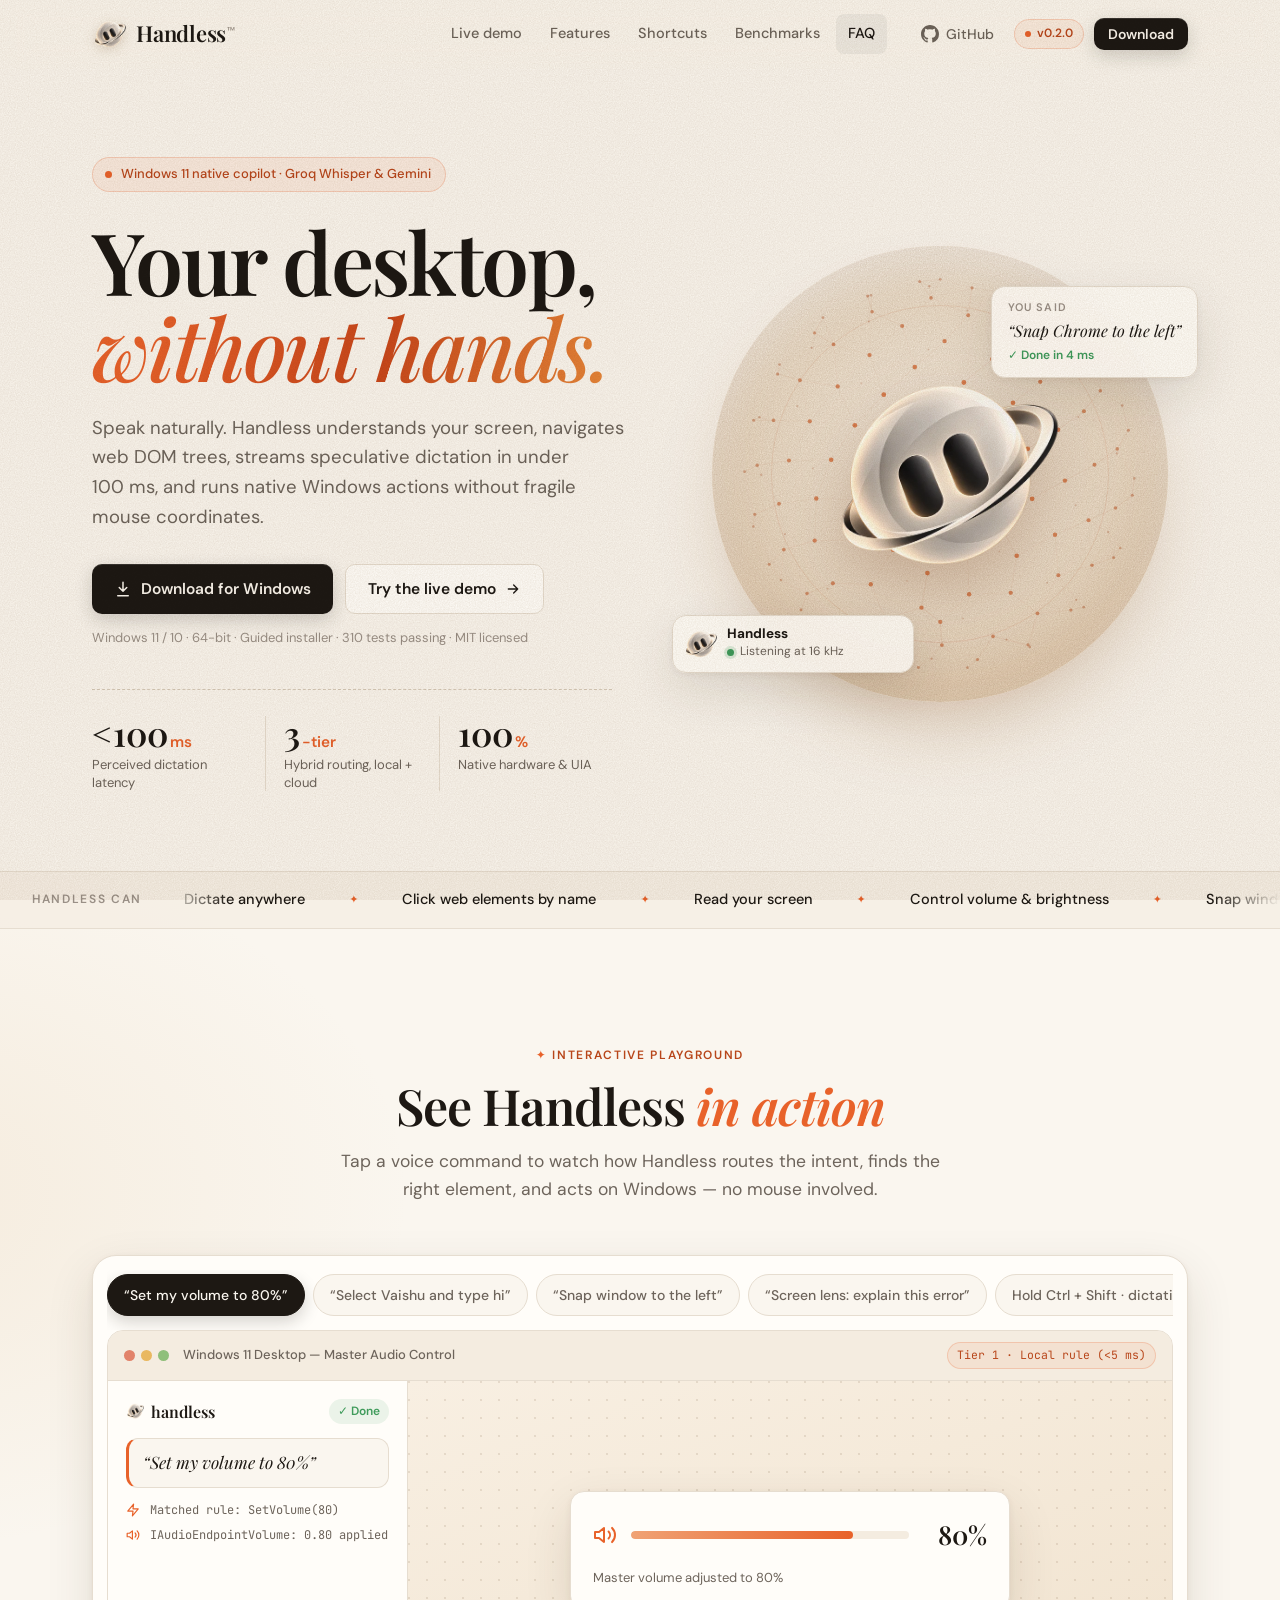
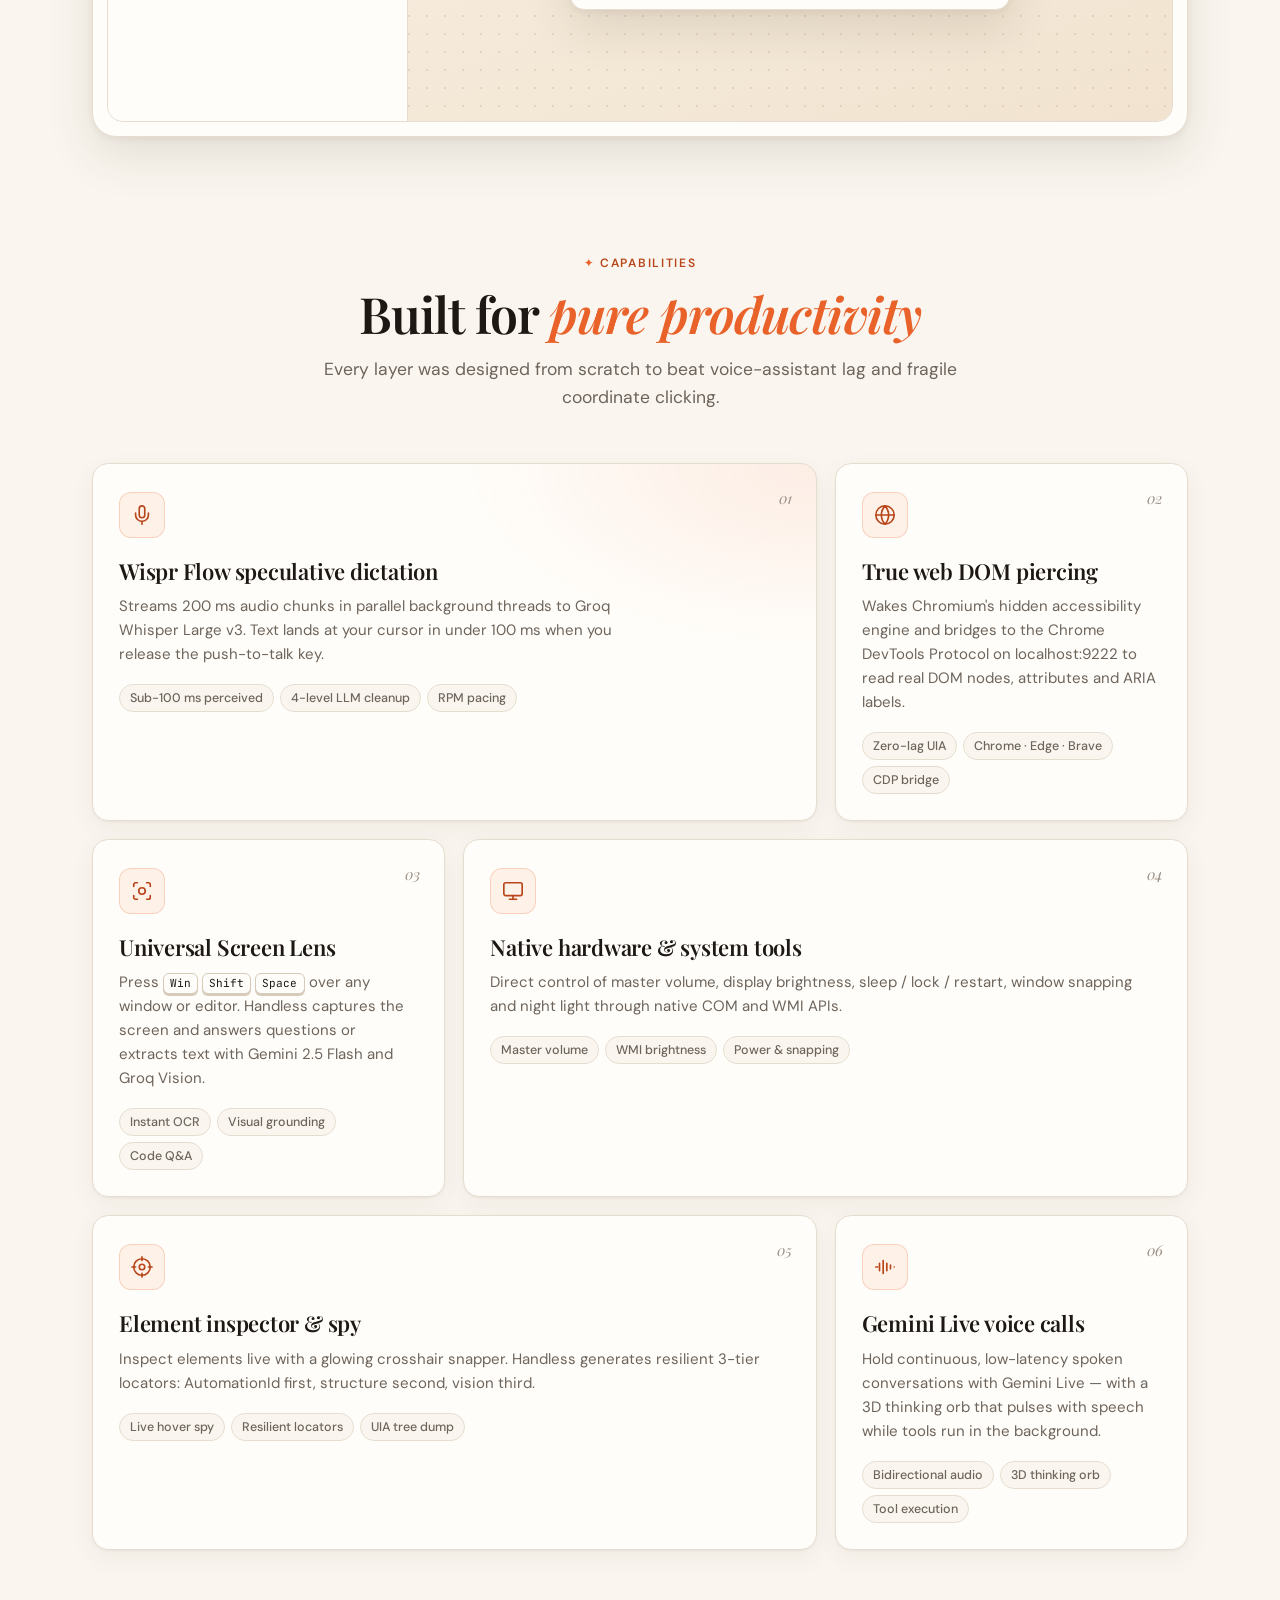
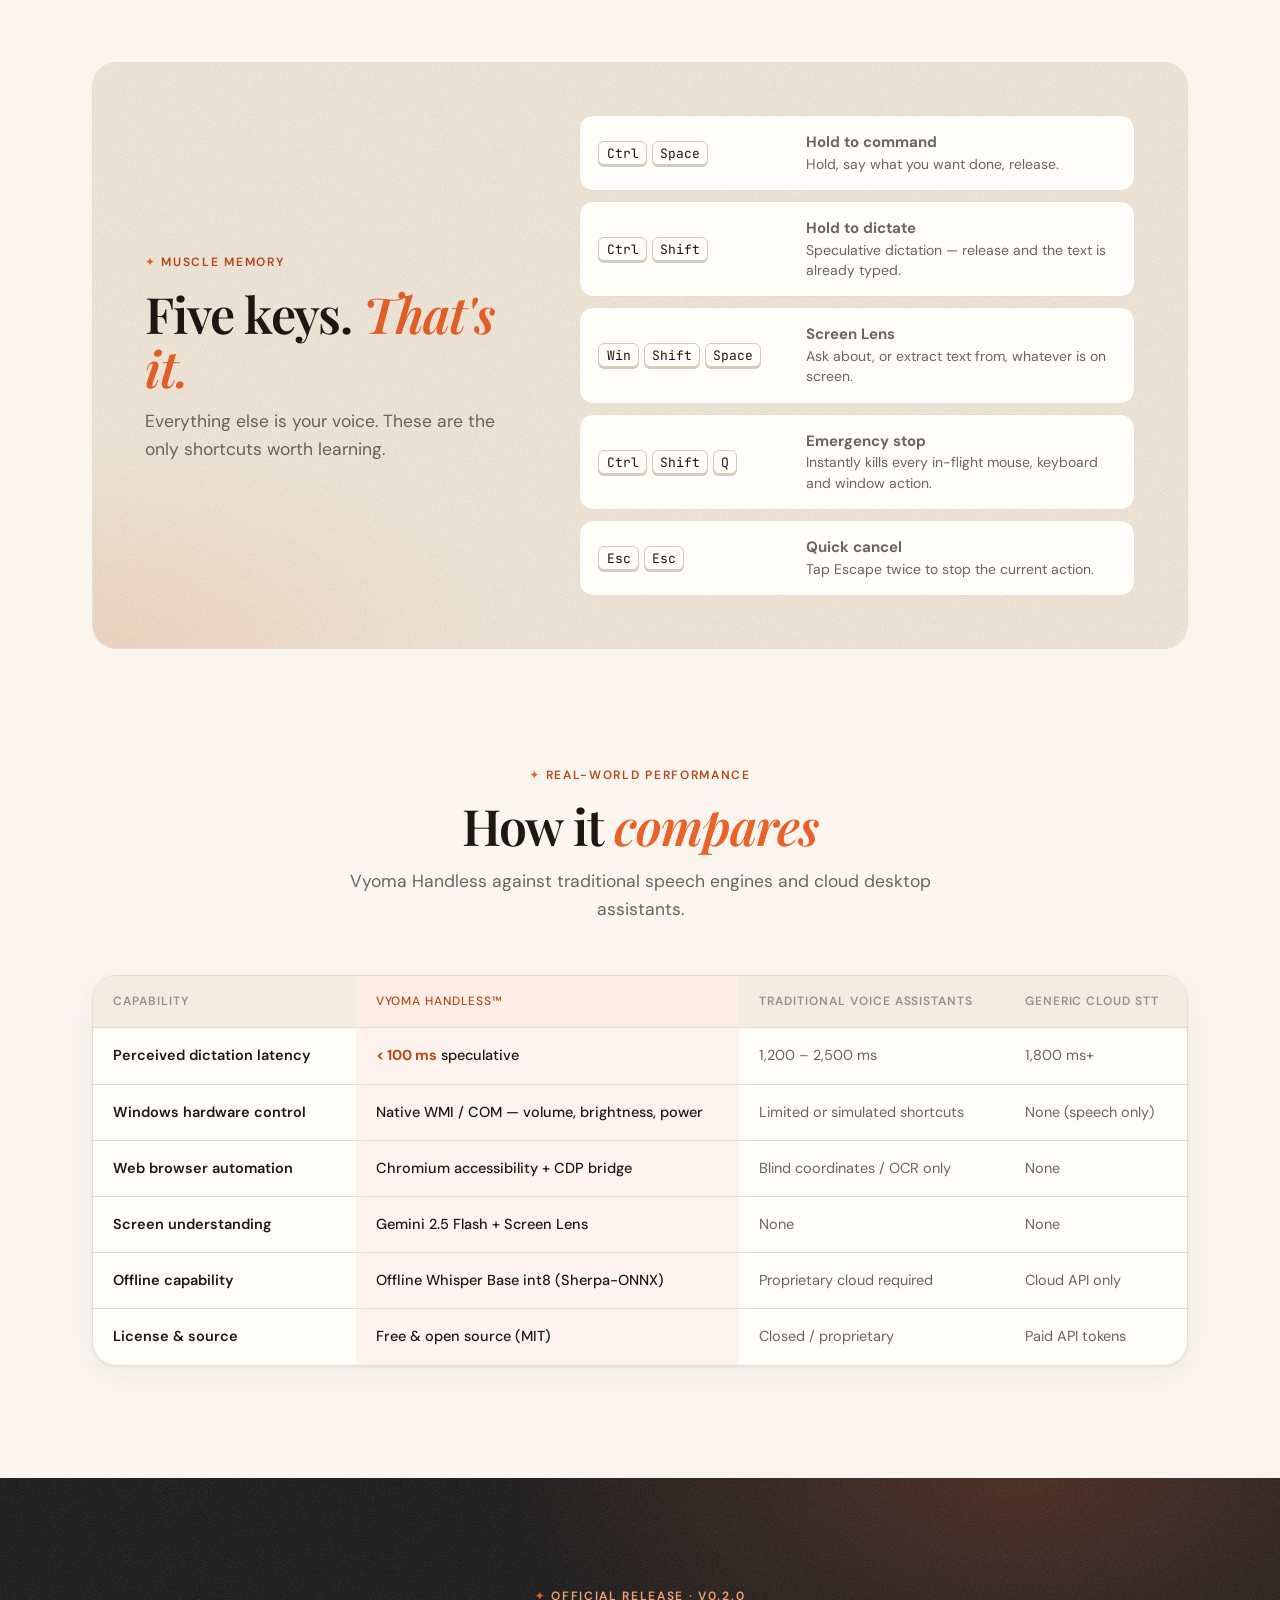
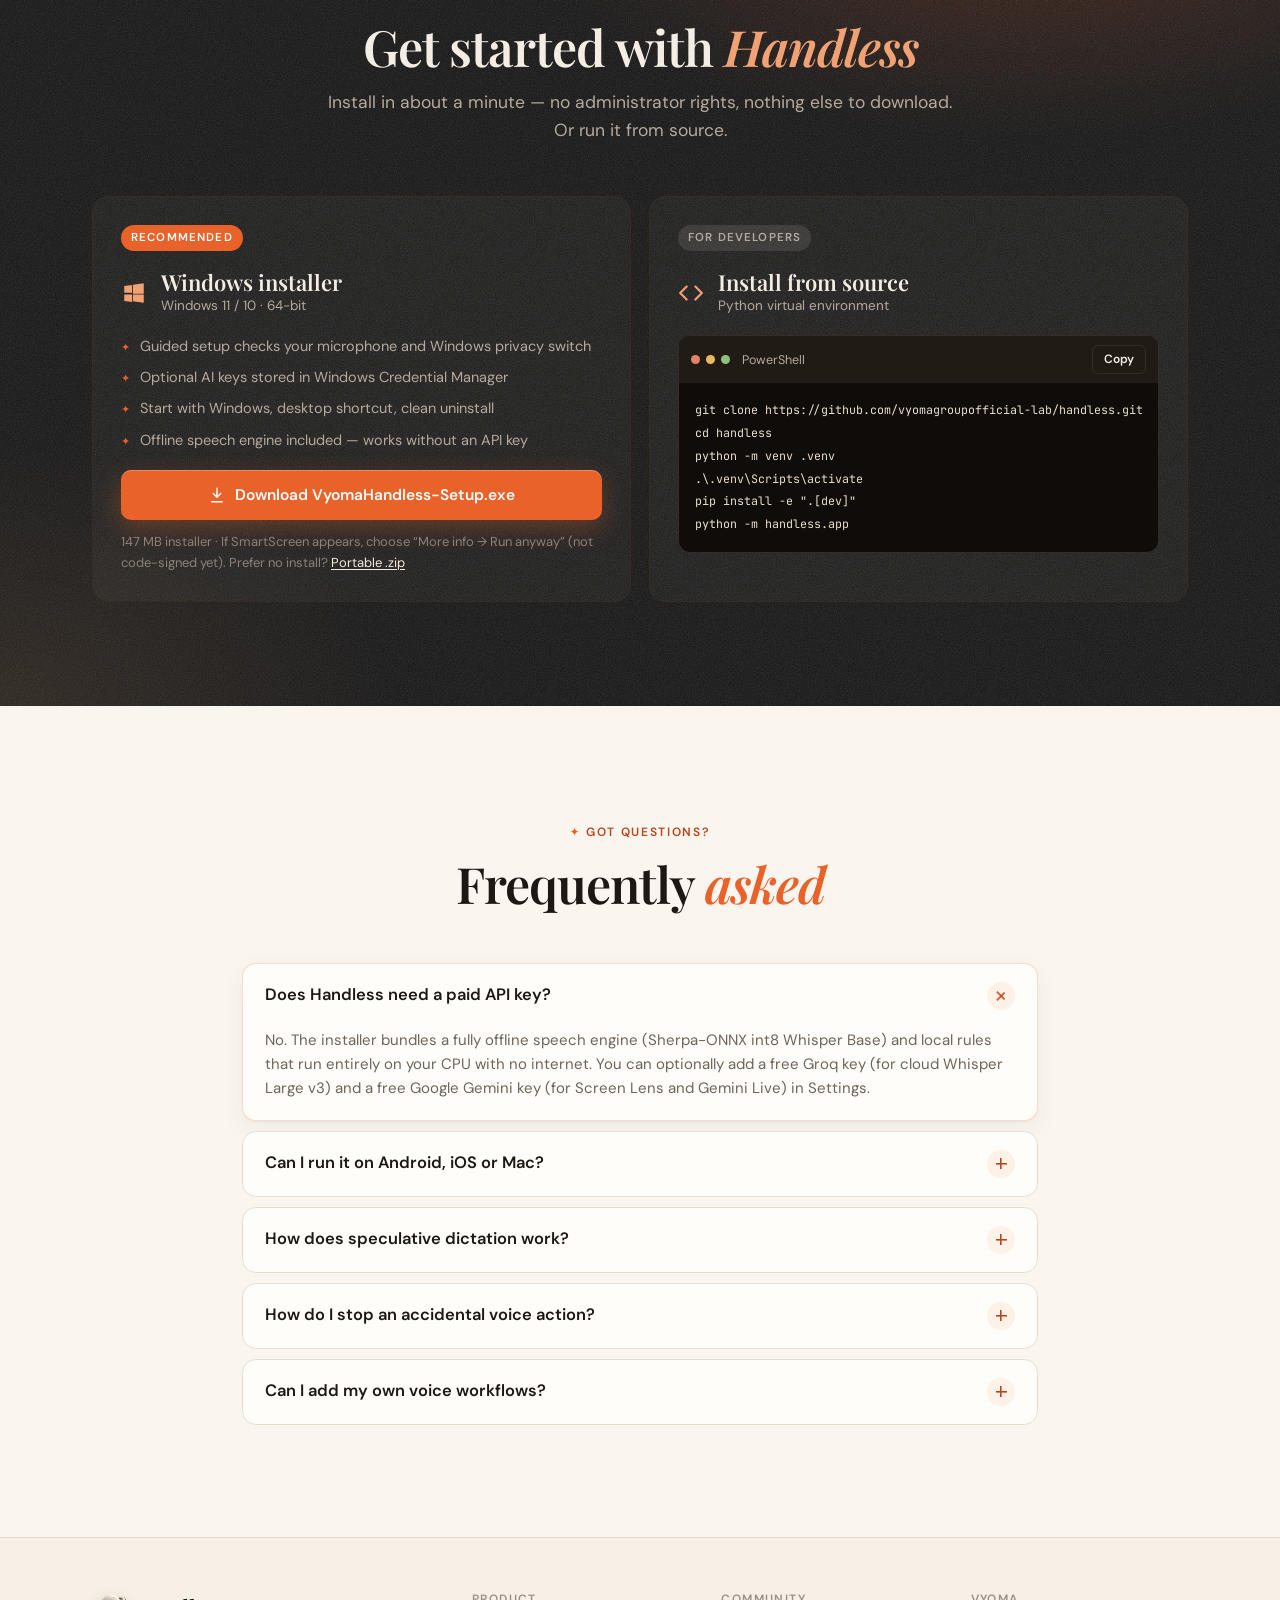
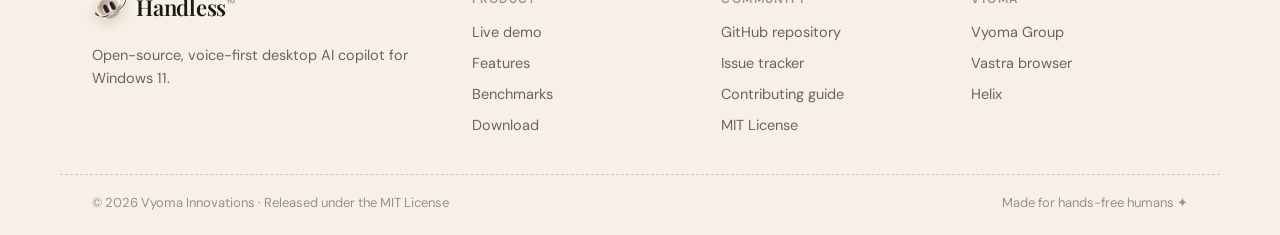
==== commit f16c0dbc: "feat: v0.2.0 Windows installer, first-run setup, and UI/UX fixes Installer - Inno Setup installer (p" ====
--- a/public_html/index.html
+++ b/public_html/index.html
@@ -2,626 +2,470 @@
 <html lang="en">
 <head>
   <meta charset="UTF-8">
-  <meta name="viewport" content="width=device-width, initial-scale=1.0">
+  <meta name="viewport" content="width=device-width, initial-scale=1.0, viewport-fit=cover">
   <title>Vyoma Handless™ — Your Desktop, Without Hands</title>
   <meta name="description" content="Voice-first desktop AI copilot for Windows 11 & 10. Speculative streaming dictation with sub-100ms latency, real-time screen vision, true web DOM piercing, and native hardware automation.">
   <meta name="keywords" content="voice assistant, desktop automation, windows 11, whisper large v3, gemini flash, speculative dictation, screen lens, hands-free, open source">
-  
+  <meta name="theme-color" content="#faf6ef">
+
   <!-- OpenGraph / Social Metadata -->
   <meta property="og:type" content="website">
   <meta property="og:url" content="https://handless.vyomagroup.online">
   <meta property="og:title" content="Vyoma Handless™ — Your Desktop, Without Hands">
   <meta property="og:description" content="Voice-first desktop AI copilot for Windows 11 & 10 with speculative streaming dictation, screen vision, and native hardware automation.">
-  <meta property="og:image" content="assets/logo.png">
-
-  <!-- Fonts & Icons -->
+  <meta property="og:image" content="https://handless.vyomagroup.online/assets/logo-512.png">
+
+  <!-- Fonts (shared Vyoma family: Playfair Display + DM Sans) -->
   <link rel="preconnect" href="https://fonts.googleapis.com">
   <link rel="preconnect" href="https://fonts.gstatic.com" crossorigin>
-  <link href="https://fonts.googleapis.com/css2?family=Plus+Jakarta+Sans:wght@300;400;500;600;700;800&family=JetBrains+Mono:wght@400;500;600&display=swap" rel="stylesheet">
-  <link rel="stylesheet" href="style.css">
-  <link rel="icon" type="image/png" href="assets/logo.png">
+  <link href="https://fonts.googleapis.com/css2?family=DM+Sans:ital,opsz,wght@0,9..40,300;0,9..40,400;0,9..40,500;0,9..40,600;0,9..40,700;1,9..40,400&family=Playfair+Display:ital,wght@0,500;0,600;0,700;1,500;1,600&family=JetBrains+Mono:wght@400;500&display=swap" rel="stylesheet">
+  <link rel="stylesheet" href="style.css?v=2.1">
+  <script>document.documentElement.classList.add('js');</script>
+  <link rel="icon" type="image/png" href="assets/logo-96.png">
+  <link rel="apple-touch-icon" href="assets/logo-512.png">
 </head>
 <body>
 
-  <!-- Mobile / Android Device Banner Notice -->
-  <div class="mobile-device-banner" id="mobileDeviceBanner">
-    <div class="mobile-banner-content">
-      <span class="banner-icon">
-        <svg viewBox="0 0 24 24" width="18" height="18" fill="none" stroke="currentColor" stroke-width="2" stroke-linecap="round" stroke-linejoin="round">
-          <rect x="2" y="3" width="20" height="14" rx="2" ry="2"/>
-          <line x1="1" y1="21" x2="23" y2="21"/>
-        </svg>
-      </span>
-      <div class="banner-text">
-        <strong>Windows 11 / 10 Desktop Application:</strong> Handless is engineered for Windows PCs and is <u>not available on Android or mobile devices</u>. You can browse all features & docs below!
-      </div>
-      <button class="banner-close" id="bannerClose" aria-label="Dismiss">&times;</button>
-    </div>
+  <a class="skip-link" href="#main">Skip to content</a>
+
+  <!-- Mobile-only notice (Handless is a Windows app) -->
+  <div class="device-notice" id="deviceNotice" hidden>
+    <svg viewBox="0 0 24 24" width="16" height="16" fill="none" stroke="currentColor" stroke-width="2" stroke-linecap="round" stroke-linejoin="round" aria-hidden="true"><rect x="2" y="3" width="20" height="14" rx="2"/><path d="M8 21h8M12 17v4"/></svg>
+    <p><strong>Windows PC app.</strong> Browse everything here, then download on your Windows 11 / 10 computer.</p>
+    <button class="device-notice-close" id="deviceNoticeClose" aria-label="Dismiss notice">&times;</button>
   </div>
 
-  <!-- Background Ambient Glow Orbs -->
-  <div class="ambient-glow glow-1"></div>
-  <div class="ambient-glow glow-2"></div>
-  <div class="ambient-glow glow-3"></div>
-
-  <!-- Boxed Navigation Bar -->
-  <header class="navbar">
-    <div class="nav-container">
-      <a href="#" class="brand">
-        <img src="assets/logo.png" alt="Vyoma Handless Logo" class="brand-logo">
-        <span class="brand-name">handless<span class="brand-trademark">™</span></span>
-        <span class="badge-tag">v0.1.0-beta</span>
+  <!-- Navigation -->
+  <header class="nav" id="nav">
+    <div class="nav-inner">
+      <a href="#top" class="brand" aria-label="Handless home">
+        <img src="assets/logo-96.png" alt="" width="34" height="34" class="brand-logo">
+        <span class="brand-name">Handless<sup>™</sup></span>
       </a>
 
-      <nav class="nav-links">
+      <nav class="nav-links" aria-label="Primary">
+        <a href="#demo">Live demo</a>
         <a href="#features">Features</a>
-        <a href="#demo">Live Demo</a>
+        <a href="#shortcuts">Shortcuts</a>
         <a href="#benchmarks">Benchmarks</a>
-        <a href="#download">Download</a>
         <a href="#faq">FAQ</a>
       </nav>
 
       <div class="nav-actions">
-        <a href="https://github.com/vyomagroupofficial-lab/handless" target="_blank" class="btn btn-github">
-          <svg class="github-icon" viewBox="0 0 24 24" width="18" height="18" fill="currentColor">
-            <path d="M12 0C5.37 0 0 5.37 0 12c0 5.31 3.435 9.795 8.205 11.385.6.105.825-.255.825-.57 0-.285-.015-1.23-.015-2.235-3.015.555-3.795-.735-4.035-1.41-.135-.345-.72-1.41-1.23-1.695-.42-.225-1.02-.78-.015-.795.945-.015 1.62.87 1.845 1.23 1.08 1.815 2.805 1.305 3.495.99.105-.78.42-1.305.765-1.605-2.67-.3-5.46-1.335-5.46-5.925 0-1.305.465-2.385 1.23-3.225-.12-.3-.54-1.53.12-3.18 0 0 1.005-.315 3.3 1.23.96-.27 1.98-.405 3-.405s2.04.135 3 .405c2.295-1.56 3.3-1.23 3.3-1.23.66 1.65.24 2.88.12 3.18.765.84 1.23 1.905 1.23 3.225 0 4.605-2.805 5.625-5.475 5.925.435.375.81 1.095.81 2.22 0 1.605-.015 2.895-.015 3.3 0 .315.225.69.825.57A12.02 12.02 0 0024 12c0-6.63-5.37-12-12-12z"/>
-          </svg>
-          <span>Star on GitHub</span>
-          <span class="star-badge">
-            <svg viewBox="0 0 24 24" width="13" height="13" fill="currentColor" style="vertical-align: -1px; margin-right: 2px;">
-              <polygon points="12 2 15.09 8.26 22 9.27 17 14.14 18.18 21.02 12 17.77 5.82 21.02 7 14.14 2 9.27 8.91 8.26 12 2"/>
-            </svg>
-            Open Source
-          </span>
+        <a href="https://github.com/vyomagroupofficial-lab/handless" target="_blank" rel="noopener" class="nav-github" aria-label="Handless on GitHub">
+          <svg viewBox="0 0 24 24" width="18" height="18" fill="currentColor" aria-hidden="true"><path d="M12 0C5.37 0 0 5.37 0 12c0 5.31 3.435 9.795 8.205 11.385.6.105.825-.255.825-.57 0-.285-.015-1.23-.015-2.235-3.015.555-3.795-.735-4.035-1.41-.135-.345-.72-1.41-1.23-1.695-.42-.225-1.02-.78-.015-.795.945-.015 1.62.87 1.845 1.23 1.08 1.815 2.805 1.305 3.495.99.105-.78.42-1.305.765-1.605-2.67-.3-5.46-1.335-5.46-5.925 0-1.305.465-2.385 1.23-3.225-.12-.3-.54-1.53.12-3.18 0 0 1.005-.315 3.3 1.23.96-.27 1.98-.405 3-.405s2.04.135 3 .405c2.295-1.56 3.3-1.23 3.3-1.23.66 1.65.24 2.88.12 3.18.765.84 1.23 1.905 1.23 3.225 0 4.605-2.805 5.625-5.475 5.925.435.375.81 1.095.81 2.22 0 1.605-.015 2.895-.015 3.3 0 .315.225.69.825.57A12.02 12.02 0 0024 12c0-6.63-5.37-12-12-12z"/></svg>
+          <span>GitHub</span>
         </a>
-        <a href="#download" class="btn btn-primary download-trigger">Download .exe</a>
-        <button class="mobile-toggle-btn" id="mobileToggleBtn" aria-label="Open Navigation">
-          <span class="bar"></span>
-          <span class="bar"></span>
-          <span class="bar"></span>
+        <span class="version-chip"><span class="dot"></span>v0.2.0</span>
+        <a href="#download" class="btn btn-dark btn-sm">Download</a>
+        <button class="menu-btn" id="menuBtn" aria-label="Open menu" aria-expanded="false" aria-controls="mobileMenu">
+          <span></span><span></span>
         </button>
       </div>
     </div>
 
-    <!-- Mobile Drawer Menu -->
-    <div class="mobile-nav-drawer" id="mobileNavDrawer">
-      <div class="mobile-drawer-links">
-        <a href="#features" class="drawer-link">Features</a>
-        <a href="#demo" class="drawer-link">Live Demo</a>
-        <a href="#benchmarks" class="drawer-link">Benchmarks</a>
-        <a href="#download" class="drawer-link">Download (Windows PC)</a>
-        <a href="#faq" class="drawer-link">FAQ</a>
-        <div class="drawer-platform-tag">
-          <span class="tag-dot"></span> Compatible only with Windows 11 / 10
-        </div>
-        <a href="https://github.com/vyomagroupofficial-lab/handless" target="_blank" class="btn btn-github w-full">
-          <span>GitHub Repository</span>
-        </a>
-      </div>
+    <!-- Mobile sheet -->
+    <div class="mobile-menu" id="mobileMenu">
+      <a href="#demo">Live demo</a>
+      <a href="#features">Features</a>
+      <a href="#shortcuts">Shortcuts</a>
+      <a href="#benchmarks">Benchmarks</a>
+      <a href="#download">Download</a>
+      <a href="#faq">FAQ</a>
+      <a href="https://github.com/vyomagroupofficial-lab/handless" target="_blank" rel="noopener">GitHub repository ↗</a>
+      <p class="mobile-menu-note"><span class="dot"></span>Runs on Windows 11 / 10 (64-bit)</p>
     </div>
   </header>
 
-  <!-- Boxed Hero Section -->
-  <section class="hero-section">
-    <div class="hero-box">
-      <div class="hero-content">
-        <div class="hero-badge">
-          <span class="pulse-dot"></span>
-          <span>Windows 11 Native Copilot • Powered by Groq Whisper & Gemini</span>
-        </div>
-
-        <h1 class="hero-title">
+  <main id="main">
+
+    <!-- Hero -->
+    <section class="hero" id="top">
+      <div class="hero-copy">
+        <span class="eyebrow rise"><span class="dot pulse"></span>Windows 11 native copilot · Groq Whisper &amp; Gemini</span>
+
+        <h1 class="display rise">
           Your desktop,<br>
-          <span class="gradient-text">without hands.</span>
+          <em>without hands.</em>
         </h1>
 
-        <p class="hero-subtitle">
-          Speak naturally. Handless understands your screen, navigates web DOM trees, streams speculative dictation in sub-100ms, and executes native Windows hardware actions without fragile mouse coordinates.
+        <p class="lede rise">
+          Speak naturally. Handless understands your screen, navigates web DOM trees, streams speculative dictation in under 100&nbsp;ms, and runs native Windows actions without fragile mouse coordinates.
         </p>
 
-        <div class="hero-cta">
-          <a href="downloads/VyomaHandless-v0.1.0-windows-x64.zip" download class="btn btn-hero-download download-trigger">
-            <svg class="btn-icon" viewBox="0 0 24 24" width="20" height="20" fill="none" stroke="currentColor" stroke-width="2">
-              <path d="M21 15v4a2 2 0 0 1-2 2H5a2 2 0 0 1-2-2v-4M7 10l5 5 5-5M12 15V3"/>
-            </svg>
-            <div>
-              <span class="cta-title">Download for Windows</span>
-              <span class="cta-sub">Windows 11 / 10 (64-bit) • Portable Release</span>
-            </div>
+        <div class="cta-row rise">
+          <a href="downloads/VyomaHandless-Setup.exe" download class="btn btn-dark btn-lg download-trigger">
+            <svg viewBox="0 0 24 24" width="18" height="18" fill="none" stroke="currentColor" stroke-width="2" stroke-linecap="round" stroke-linejoin="round" aria-hidden="true"><path d="M12 15V3M7 10l5 5 5-5M5 21h14"/></svg>
+            Download for Windows
           </a>
-          <a href="https://github.com/vyomagroupofficial-lab/handless" target="_blank" class="btn btn-hero-source">
-            <svg class="btn-icon" viewBox="0 0 24 24" width="20" height="20" fill="none" stroke="currentColor" stroke-width="2">
-              <polyline points="16 18 22 12 16 6"/>
-              <polyline points="8 6 2 12 8 18"/>
-            </svg>
-            <div>
-              <span class="cta-title">Explore Source Code</span>
-              <span class="cta-sub">304 Tests Passing • MIT License</span>
-            </div>
+          <a href="#demo" class="btn btn-ghost btn-lg">
+            Try the live demo
+            <svg viewBox="0 0 24 24" width="16" height="16" fill="none" stroke="currentColor" stroke-width="2" stroke-linecap="round" stroke-linejoin="round" aria-hidden="true"><path d="M5 12h14M13 6l6 6-6 6"/></svg>
           </a>
         </div>
-
-        <div class="hero-platform-disclaimer">
-          <svg viewBox="0 0 24 24" width="15" height="15" fill="none" stroke="currentColor" stroke-width="2" style="vertical-align: -2px; margin-right: 6px; flex-shrink: 0;">
-            <path d="M10.29 3.86L1.82 18a2 2 0 0 0 1.71 3h16.94a2 2 0 0 0 1.71-3L13.71 3.86a2 2 0 0 0-3.42 0z"/>
-            <line x1="12" y1="9" x2="12" y2="13"/>
-            <line x1="12" y1="17" x2="12.01" y2="17"/>
-          </svg>
-          <span>Handless is engineered specifically for Windows desktop PCs. Not supported on Android or mobile phones.</span>
-        </div>
-
-        <!-- Quick Stats Pills -->
-        <div class="hero-metrics">
-          <div class="metric-pill">
-            <span class="metric-val">&lt;100ms</span>
-            <span class="metric-label">Perceived Dictation Latency</span>
+        <p class="fineprint rise">Windows 11 / 10 · 64-bit · Guided installer · 310 tests passing · MIT licensed</p>
+
+        <dl class="hero-stats rise">
+          <div><dt>&lt;100<small>ms</small></dt><dd>Perceived dictation latency</dd></div>
+          <div><dt>3<small>-tier</small></dt><dd>Hybrid routing, local + cloud</dd></div>
+          <div><dt>100<small>%</small></dt><dd>Native hardware &amp; UIA</dd></div>
+        </dl>
+      </div>
+
+      <div class="hero-art rise" aria-hidden="true">
+        <div class="art-frame">
+          <canvas id="orbCanvas"></canvas>
+          <img src="assets/logo-512.webp" alt="" class="art-logo" width="512" height="480">
+          <div class="art-ring ring-1"></div>
+          <div class="art-ring ring-2"></div>
+        </div>
+
+        <div class="float-card listen-card">
+          <img src="assets/logo-96.png" alt="" width="34" height="34">
+          <div>
+            <strong>Handless</strong>
+            <span><span class="live"></span>Listening at 16 kHz</span>
           </div>
-          <div class="metric-divider"></div>
-          <div class="metric-pill">
-            <span class="metric-val">3-Tier</span>
-            <span class="metric-label">Hybrid Routing (Local + Cloud)</span>
+          <div class="wave"><i></i><i></i><i></i><i></i><i></i><i></i><i></i></div>
+        </div>
+
+        <div class="float-card said-card">
+          <span class="said-label">You said</span>
+          <span class="said-text">“Snap Chrome to the left”</span>
+          <span class="said-done">✓ Done in 4 ms</span>
+        </div>
+      </div>
+    </section>
+
+    <!-- Capability strip -->
+    <div class="strip" aria-label="Handless can">
+      <span class="strip-label">Handless can</span>
+      <div class="strip-track">
+        <div class="strip-row">
+          <span>Dictate anywhere</span><span>Click web elements by name</span><span>Read your screen</span><span>Control volume &amp; brightness</span><span>Snap windows</span><span>Run offline</span><span>Record voice macros</span><span>Hold live voice calls</span>
+        </div>
+        <div class="strip-row" aria-hidden="true">
+          <span>Dictate anywhere</span><span>Click web elements by name</span><span>Read your screen</span><span>Control volume &amp; brightness</span><span>Snap windows</span><span>Run offline</span><span>Record voice macros</span><span>Hold live voice calls</span>
+        </div>
+      </div>
+    </div>
+
+    <!-- Live demo -->
+    <section id="demo" class="section">
+      <header class="section-head reveal">
+        <span class="kicker">Interactive playground</span>
+        <h2 class="section-title">See Handless <em>in action</em></h2>
+        <p class="section-desc">Tap a voice command to watch how Handless routes the intent, finds the right element, and acts on Windows — no mouse involved.</p>
+      </header>
+
+      <div class="sim reveal">
+        <div class="sim-commands" role="tablist" aria-label="Voice commands">
+          <button class="cmd active" role="tab" aria-selected="true" data-cmd="set_volume">“Set my volume to 80%”</button>
+          <button class="cmd" role="tab" aria-selected="false" data-cmd="whatsapp_msg">“Select Vaishu and type hi”</button>
+          <button class="cmd" role="tab" aria-selected="false" data-cmd="snap_left">“Snap window to the left”</button>
+          <button class="cmd" role="tab" aria-selected="false" data-cmd="screen_lens">“Screen lens: explain this error”</button>
+          <button class="cmd" role="tab" aria-selected="false" data-cmd="spec_dictation">Hold Ctrl + Shift · dictation</button>
+        </div>
+
+        <div class="sim-window">
+          <div class="sim-bar">
+            <span class="dots"><i></i><i></i><i></i></span>
+            <span class="sim-title" id="simTitle">Windows 11 Desktop — Master Audio Control</span>
+            <span class="sim-tier" id="simTierBadge">Tier 1 · Local rule (&lt;5 ms)</span>
           </div>
-          <div class="metric-divider"></div>
-          <div class="metric-pill">
-            <span class="metric-val">100%</span>
-            <span class="metric-label">Native Hardware & UIA Integration</span>
+
+          <div class="sim-body">
+            <aside class="sim-panel">
+              <div class="sim-panel-head">
+                <span class="sim-brand"><img src="assets/logo-96.png" alt="" width="18" height="18">handless</span>
+                <span class="sim-state" id="simActionState">✓ Done</span>
+              </div>
+              <div class="sim-transcript" id="simTranscript">“Set my volume to 80%”</div>
+              <ol class="sim-log" id="simActionLog"></ol>
+            </aside>
+
+            <div class="sim-stage" id="stagePlaceholder" aria-live="polite"></div>
           </div>
         </div>
       </div>
-
-      <!-- Interactive Canvas Visualizer Box -->
-      <div class="hero-visual">
-        <div class="orb-container">
-          <canvas id="orbCanvas" width="360" height="360"></canvas>
-          <div class="floating-bot-card">
-            <img src="assets/logo.png" alt="Handless Bot" class="bot-avatar">
-            <div class="bot-info">
-              <span class="bot-name">Handless Assistant</span>
-              <span class="bot-status"><span class="status-live"></span> Listening at 16kHz...</span>
-            </div>
-          </div>
-        </div>
-      </div>
-    </div>
-  </section>
-
-  <!-- Boxed Interactive Live Simulator Section -->
-  <section id="demo" class="demo-section">
-    <div class="section-header">
-      <span class="section-tag">Interactive Playground</span>
-      <h2 class="section-title">See Handless In Action</h2>
-      <p class="section-desc">Click any voice command pill below to simulate how Handless routes intents, inspects elements, and manipulates Windows without touching the mouse.</p>
-    </div>
-
-    <div class="simulator-box">
-      <div class="simulator-controls">
-        <span class="controls-label">Test Voice Commands:</span>
-        <button class="cmd-pill active" data-cmd="set_volume">"Set my volume to 80%"</button>
-        <button class="cmd-pill" data-cmd="whatsapp_msg">"Select Vaishu and type hi"</button>
-        <button class="cmd-pill" data-cmd="snap_left">"Snap window to the left"</button>
-        <button class="cmd-pill" data-cmd="screen_lens">"Screen lens: explain this error"</button>
-        <button class="cmd-pill" data-cmd="spec_dictation">"Hold F8 (Wispr Flow Dictation)"</button>
-      </div>
-
-      <div class="simulator-viewport">
-        <!-- Simulated Windows 11 Titlebar -->
-        <div class="sim-titlebar">
-          <div class="win-controls">
-            <span class="win-btn close"></span>
-            <span class="win-btn min"></span>
-            <span class="win-btn max"></span>
-          </div>
-          <div class="win-title" id="simTitle">Windows 11 Desktop — Vyoma Handless Active</div>
-          <div class="sim-status-badge" id="simTierBadge">Tier 1: Local Rule (&lt;5ms)</div>
-        </div>
-
-        <!-- Simulated Screen Content -->
-        <div class="sim-content" id="simContent">
-          <div class="sim-desktop-bg">
-            <!-- Simulated Handless Sidebar -->
-            <div class="sim-sidebar" id="simSidebar">
-              <div class="sim-sidebar-header">
-                <span class="sim-brand">handless<small>™</small></span>
-                <span class="sim-chip" id="simActionState">
-                  <svg viewBox="0 0 24 24" width="11" height="11" fill="none" stroke="currentColor" stroke-width="3" style="vertical-align: middle; margin-right: 2px;"><polyline points="20 6 9 17 4 12"/></svg>
-                  Done
-                </span>
-              </div>
-              <div class="sim-sidebar-body">
-                <div class="sim-prompt-box">
-                  <div class="sim-transcript-text" id="simTranscript">"Set my volume to 80%"</div>
-                </div>
-                <div class="sim-action-log" id="simActionLog">
-                  <div class="log-entry">
-                    <span class="log-icon">
-                      <svg viewBox="0 0 24 24" width="14" height="14" fill="none" stroke="currentColor" stroke-width="2"><polygon points="13 2 3 14 12 14 11 22 21 10 12 10 13 2"/></svg>
-                    </span>
-                    <span class="log-text">Matched Rule: SetVolume(80)</span>
-                  </div>
-                  <div class="log-entry">
-                    <span class="log-icon">
-                      <svg viewBox="0 0 24 24" width="14" height="14" fill="none" stroke="currentColor" stroke-width="2"><polygon points="11 5 6 9 2 9 2 15 6 15 11 19 11 5"/><path d="M19.07 4.93a10 10 0 0 1 0 14.14M15.54 8.46a5 5 0 0 1 0 7.07"/></svg>
-                    </span>
-                    <span class="log-text">IAudioEndpointVolume: 0.80 applied</span>
-                  </div>
-                </div>
-              </div>
-            </div>
-
-            <!-- Simulated Desktop Canvas Preview -->
-            <div class="sim-stage" id="simStage">
-              <div class="stage-placeholder" id="stagePlaceholder">
-                <div class="hud-box" id="hudBox">
-                  <div class="hud-slider-track">
-                    <div class="hud-slider-fill" id="hudSliderFill" style="width: 80%;"></div>
-                  </div>
-                  <span class="hud-label" id="hudLabel">
-                    <svg viewBox="0 0 24 24" width="16" height="16" fill="none" stroke="currentColor" stroke-width="2" style="vertical-align: -2px; margin-right: 6px;"><polygon points="11 5 6 9 2 9 2 15 6 15 11 19 11 5"/><path d="M19.07 4.93a10 10 0 0 1 0 14.14M15.54 8.46a5 5 0 0 1 0 7.07"/></svg>
-                    Master Volume Adjusted to 80%
-                  </span>
-                </div>
-              </div>
-            </div>
-          </div>
-        </div>
-      </div>
-    </div>
-  </section>
-
-  <!-- Boxed Feature Grid Section -->
-  <section id="features" class="features-section">
-    <div class="section-header">
-      <span class="section-tag">Next-Gen Capabilities</span>
-      <h2 class="section-title">Engineered For Pure Productivity</h2>
-      <p class="section-desc">Every layer was designed from scratch to overcome traditional voice assistant lag and fragile coordinate clicking.</p>
-    </div>
-
-    <div class="features-grid">
-      <!-- Card 1 -->
-      <div class="feature-card highlight-card">
-        <div class="feature-icon-wrapper purple">
-          <svg viewBox="0 0 24 24" width="24" height="24" fill="none" stroke="currentColor" stroke-width="2">
-            <path d="M12 2v20M17 5H9.5a3.5 3.5 0 0 0 0 7h5a3.5 3.5 0 0 1 0 7H6"/>
-          </svg>
-        </div>
-        <h3 class="feature-title">Wispr Flow Speculative Dictation</h3>
-        <p class="feature-desc">Streams discrete 200ms audio chunks in parallel background threads to Groq Whisper Large v3. Text slams onto the cursor in sub-100ms when you release the push-to-talk key.</p>
-        <div class="feature-pills">
-          <span>Sub-100ms Perceived</span>
-          <span>4-Level LLM Cleanup</span>
-          <span>RPM Pacing</span>
-        </div>
-      </div>
-
-      <!-- Card 2 -->
-      <div class="feature-card">
-        <div class="feature-icon-wrapper cyan">
-          <svg viewBox="0 0 24 24" width="24" height="24" fill="none" stroke="currentColor" stroke-width="2">
-            <circle cx="12" cy="12" r="10"/>
-            <line x1="2" y1="12" x2="22" y2="12"/>
-            <path d="M12 2a15.3 15.3 0 0 1 4 10 15.3 15.3 0 0 1-4 10 15.3 15.3 0 0 1-4-10 15.3 15.3 0 0 1 4-10z"/>
-          </svg>
-        </div>
-        <h3 class="feature-title">True Web DOM Piercing</h3>
-        <p class="feature-desc">Automatically wakes Chromium's hidden accessibility engine and bridges with Chrome DevTools Protocol (CDP) on localhost:9222 to read raw web DOM nodes, attributes, and ARIA labels.</p>
-        <div class="feature-pills">
-          <span>Zero-Lag UIA</span>
-          <span>Chrome / Edge / Brave</span>
-          <span>CDP Bridge</span>
-        </div>
-      </div>
-
-      <!-- Card 3 -->
-      <div class="feature-card">
-        <div class="feature-icon-wrapper amber">
-          <svg viewBox="0 0 24 24" width="24" height="24" fill="none" stroke="currentColor" stroke-width="2">
-            <path d="M15 3h6v6M9 21H3v-6M21 3l-7 7M3 21l7-7"/>
-          </svg>
-        </div>
-        <h3 class="feature-title">Universal Screen Lens</h3>
-        <p class="feature-desc">Press <kbd>Win + Shift + Space</kbd> over any desktop window or code editor. Handless captures the screen and answers questions or extracts text via Gemini 2.5 Flash and Groq Vision.</p>
-        <div class="feature-pills">
-          <span>Instant OCR</span>
-          <span>Visual Grounding</span>
-          <span>Code QA</span>
-        </div>
-      </div>
-
-      <!-- Card 4 -->
-      <div class="feature-card">
-        <div class="feature-icon-wrapper emerald">
-          <svg viewBox="0 0 24 24" width="24" height="24" fill="none" stroke="currentColor" stroke-width="2">
-            <rect x="2" y="3" width="20" height="14" rx="2" ry="2"/>
-            <line x1="8" y1="21" x2="16" y2="21"/>
-            <line x1="12" y1="17" x2="12" y2="21"/>
-          </svg>
-        </div>
-        <h3 class="feature-title">Native Hardware & System Tools</h3>
-        <p class="feature-desc">Direct control over Windows master volume, display brightness, power states (sleep, lock, restart), window snapping, and night light via native COM and WMI APIs.</p>
-        <div class="feature-pills">
-          <span>Master Volume</span>
-          <span>WMI Brightness</span>
-          <span>Power & Snapping</span>
-        </div>
-      </div>
-
-      <!-- Card 5 -->
-      <div class="feature-card">
-        <div class="feature-icon-wrapper blue">
-          <svg viewBox="0 0 24 24" width="24" height="24" fill="none" stroke="currentColor" stroke-width="2">
-            <circle cx="12" cy="12" r="10"/>
-            <circle cx="12" cy="12" r="4"/>
-            <line x1="4.93" y1="4.93" x2="9.17" y2="9.17"/>
-            <line x1="14.83" y1="14.83" x2="19.07" y2="19.07"/>
-            <line x1="14.83" y1="9.17" x2="19.07" y2="4.93"/>
-            <line x1="4.93" y1="19.07" x2="9.17" y2="14.83"/>
-          </svg>
-        </div>
-        <h3 class="feature-title">Desktop Element Inspector & Spy</h3>
-        <p class="feature-desc">Inspect elements live with a glowing bounding crosshair snapper. Handless automatically generates 3-tier resilient locators: Primary AutomationId, Secondary Structure, and Tertiary Vision.</p>
-        <div class="feature-pills">
-          <span>Live Hover Spy</span>
-          <span>Resilient Locators</span>
-          <span>UIA Tree Dump</span>
-        </div>
-      </div>
-
-      <!-- Card 6 -->
-      <div class="feature-card">
-        <div class="feature-icon-wrapper rose">
-          <svg viewBox="0 0 24 24" width="24" height="24" fill="none" stroke="currentColor" stroke-width="2">
-            <path d="M22 16.92v3a2 2 0 0 1-2.18 2 19.79 19.79 0 0 1-8.63-3.07 19.5 19.5 0 0 1-6-6 19.79 19.79 0 0 1-3.07-8.67A2 2 0 0 1 4.11 2h3a2 2 0 0 1 2 1.72 12.84 12.84 0 0 0 .7 2.81 2 2 0 0 1-.45 2.11L8.09 9.91a16 16 0 0 0 6 6l1.27-1.27a2 2 0 0 1 2.11-.45 12.84 12.84 0 0 0 2.81.7A2 2 0 0 1 22 16.92z"/>
-          </svg>
-        </div>
-        <h3 class="feature-title">Gemini Multimodal Live Voice Call</h3>
-        <p class="feature-desc">Engage in continuous, low-latency spoken conversations with Gemini Live. Features a geometric 3D thinking orb that pulses dynamically with speech and executes background tools.</p>
-        <div class="feature-pills">
-          <span>Bidirectional Audio</span>
-          <span>3D Thinking Orb</span>
-          <span>Tool Execution</span>
-        </div>
-      </div>
-    </div>
-  </section>
-
-  <!-- Boxed Benchmarks Section -->
-  <section id="benchmarks" class="benchmarks-section">
-    <div class="section-header">
-      <span class="section-tag">Real-World Performance</span>
-      <h2 class="section-title">Benchmark Comparison</h2>
-      <p class="section-desc">See how Vyoma Handless compares against traditional speech engines and cloud desktop assistants.</p>
-    </div>
-
-    <div class="benchmarks-box">
-      <div class="table-container">
-        <table class="benchmark-table">
+    </section>
+
+    <!-- Features -->
+    <section id="features" class="section">
+      <header class="section-head reveal">
+        <span class="kicker">Capabilities</span>
+        <h2 class="section-title">Built for <em>pure productivity</em></h2>
+        <p class="section-desc">Every layer was designed from scratch to beat voice-assistant lag and fragile coordinate clicking.</p>
+      </header>
+
+      <div class="feature-grid">
+        <article class="feature feature-lead reveal">
+          <div class="f-icon"><svg viewBox="0 0 24 24" width="22" height="22" fill="none" stroke="currentColor" stroke-width="1.8" stroke-linecap="round" stroke-linejoin="round"><path d="M12 2a3 3 0 0 0-3 3v7a3 3 0 0 0 6 0V5a3 3 0 0 0-3-3z"/><path d="M19 10v2a7 7 0 0 1-14 0v-2M12 19v3"/></svg></div>
+          <span class="f-num">01</span>
+          <h3>Wispr Flow speculative dictation</h3>
+          <p>Streams 200 ms audio chunks in parallel background threads to Groq Whisper Large v3. Text lands at your cursor in under 100 ms when you release the push-to-talk key.</p>
+          <ul class="tags"><li>Sub-100 ms perceived</li><li>4-level LLM cleanup</li><li>RPM pacing</li></ul>
+        </article>
+
+        <article class="feature reveal">
+          <div class="f-icon"><svg viewBox="0 0 24 24" width="22" height="22" fill="none" stroke="currentColor" stroke-width="1.8" stroke-linecap="round" stroke-linejoin="round"><circle cx="12" cy="12" r="10"/><path d="M2 12h20M12 2a15.3 15.3 0 0 1 4 10 15.3 15.3 0 0 1-4 10 15.3 15.3 0 0 1-4-10 15.3 15.3 0 0 1 4-10z"/></svg></div>
+          <span class="f-num">02</span>
+          <h3>True web DOM piercing</h3>
+          <p>Wakes Chromium's hidden accessibility engine and bridges to the Chrome DevTools Protocol on localhost:9222 to read real DOM nodes, attributes and ARIA labels.</p>
+          <ul class="tags"><li>Zero-lag UIA</li><li>Chrome · Edge · Brave</li><li>CDP bridge</li></ul>
+        </article>
+
+        <article class="feature reveal">
+          <div class="f-icon"><svg viewBox="0 0 24 24" width="22" height="22" fill="none" stroke="currentColor" stroke-width="1.8" stroke-linecap="round" stroke-linejoin="round"><path d="M3 7V5a2 2 0 0 1 2-2h2M17 3h2a2 2 0 0 1 2 2v2M21 17v2a2 2 0 0 1-2 2h-2M7 21H5a2 2 0 0 1-2-2v-2"/><circle cx="12" cy="12" r="3.5"/></svg></div>
+          <span class="f-num">03</span>
+          <h3>Universal Screen Lens</h3>
+          <p>Press <kbd>Win</kbd> <kbd>Shift</kbd> <kbd>Space</kbd> over any window or editor. Handless captures the screen and answers questions or extracts text with Gemini 2.5 Flash and Groq Vision.</p>
+          <ul class="tags"><li>Instant OCR</li><li>Visual grounding</li><li>Code Q&amp;A</li></ul>
+        </article>
+
+        <article class="feature feature-wide reveal">
+          <div class="f-icon"><svg viewBox="0 0 24 24" width="22" height="22" fill="none" stroke="currentColor" stroke-width="1.8" stroke-linecap="round" stroke-linejoin="round"><rect x="2" y="3" width="20" height="14" rx="2"/><path d="M8 21h8M12 17v4"/></svg></div>
+          <span class="f-num">04</span>
+          <h3>Native hardware &amp; system tools</h3>
+          <p>Direct control of master volume, display brightness, sleep / lock / restart, window snapping and night light through native COM and WMI APIs.</p>
+          <ul class="tags"><li>Master volume</li><li>WMI brightness</li><li>Power &amp; snapping</li></ul>
+        </article>
+
+        <article class="feature feature-wide reveal">
+          <div class="f-icon"><svg viewBox="0 0 24 24" width="22" height="22" fill="none" stroke="currentColor" stroke-width="1.8" stroke-linecap="round" stroke-linejoin="round"><circle cx="12" cy="12" r="9"/><circle cx="12" cy="12" r="3"/><path d="M12 1v4M12 19v4M1 12h4M19 12h4"/></svg></div>
+          <span class="f-num">05</span>
+          <h3>Element inspector &amp; spy</h3>
+          <p>Inspect elements live with a glowing crosshair snapper. Handless generates resilient 3-tier locators: AutomationId first, structure second, vision third.</p>
+          <ul class="tags"><li>Live hover spy</li><li>Resilient locators</li><li>UIA tree dump</li></ul>
+        </article>
+
+        <article class="feature reveal">
+          <div class="f-icon"><svg viewBox="0 0 24 24" width="22" height="22" fill="none" stroke="currentColor" stroke-width="1.8" stroke-linecap="round" stroke-linejoin="round"><path d="M2 12h2M6 8v8M10 5v14M14 8v8M18 10v4M22 12h0"/></svg></div>
+          <span class="f-num">06</span>
+          <h3>Gemini Live voice calls</h3>
+          <p>Hold continuous, low-latency spoken conversations with Gemini Live — with a 3D thinking orb that pulses with speech while tools run in the background.</p>
+          <ul class="tags"><li>Bidirectional audio</li><li>3D thinking orb</li><li>Tool execution</li></ul>
+        </article>
+      </div>
+    </section>
+
+    <!-- Shortcuts -->
+    <section id="shortcuts" class="section">
+      <div class="shortcuts reveal">
+        <div class="shortcuts-copy">
+          <span class="kicker">Muscle memory</span>
+          <h2 class="section-title">Five keys. <em>That's it.</em></h2>
+          <p class="section-desc">Everything else is your voice. These are the only shortcuts worth learning.</p>
+        </div>
+        <ul class="key-list">
+          <li><span class="keys"><kbd>Ctrl</kbd><kbd>Space</kbd></span><span><strong>Hold to command</strong>Hold, say what you want done, release.</span></li>
+          <li><span class="keys"><kbd>Ctrl</kbd><kbd>Shift</kbd></span><span><strong>Hold to dictate</strong>Speculative dictation — release and the text is already typed.</span></li>
+          <li><span class="keys"><kbd>Win</kbd><kbd>Shift</kbd><kbd>Space</kbd></span><span><strong>Screen Lens</strong>Ask about, or extract text from, whatever is on screen.</span></li>
+          <li><span class="keys"><kbd>Ctrl</kbd><kbd>Shift</kbd><kbd>Q</kbd></span><span><strong>Emergency stop</strong>Instantly kills every in-flight mouse, keyboard and window action.</span></li>
+          <li><span class="keys"><kbd>Esc</kbd><kbd>Esc</kbd></span><span><strong>Quick cancel</strong>Tap Escape twice to stop the current action.</span></li>
+        </ul>
+      </div>
+    </section>
+
+    <!-- Benchmarks -->
+    <section id="benchmarks" class="section">
+      <header class="section-head reveal">
+        <span class="kicker">Real-world performance</span>
+        <h2 class="section-title">How it <em>compares</em></h2>
+        <p class="section-desc">Vyoma Handless against traditional speech engines and cloud desktop assistants.</p>
+      </header>
+
+      <div class="bench reveal">
+        <table class="bench-table">
           <thead>
             <tr>
-              <th>Capability / Benchmark</th>
-              <th class="highlight-col">Vyoma Handless™</th>
-              <th>Traditional Voice Assistants</th>
-              <th>Generic Cloud STT</th>
+              <th scope="col">Capability</th>
+              <th scope="col" class="us">Vyoma Handless™</th>
+              <th scope="col">Traditional voice assistants</th>
+              <th scope="col">Generic cloud STT</th>
             </tr>
           </thead>
           <tbody>
             <tr>
-              <td><strong>Perceived Dictation Latency</strong></td>
-              <td class="highlight-col"><span class="badge-fast">&lt; 100ms</span> (Speculative)</td>
-              <td>1,200ms – 2,500ms</td>
-              <td>1,800ms+</td>
-            </tr>
-            <tr>
-              <td><strong>Windows Hardware Control</strong></td>
-              <td class="highlight-col">Direct Native WMI / COM (Volume, Brightness, Power)</td>
-              <td>Limited or Simulated Keyboard Shortcuts</td>
-              <td>None (Speech only)</td>
-            </tr>
-            <tr>
-              <td><strong>Web Browser Automation</strong></td>
-              <td class="highlight-col">Chromium Accessibility + CDP Bridge</td>
-              <td>Blind Coordinates / OCR only</td>
-              <td>None</td>
-            </tr>
-            <tr>
-              <td><strong>Screen Understanding</strong></td>
-              <td class="highlight-col">Multimodal Gemini 2.5 Flash + Screen Lens</td>
-              <td>None</td>
-              <td>None</td>
-            </tr>
-            <tr>
-              <td><strong>Offline Capability</strong></td>
-              <td class="highlight-col">100% Offline Whisper Base int8 (Sherpa-ONNX)</td>
-              <td>Proprietary Cloud Required</td>
-              <td>Cloud API Only</td>
-            </tr>
-            <tr>
-              <td><strong>License & Source</strong></td>
-              <td class="highlight-col">100% Free & Open-Source (MIT)</td>
-              <td>Closed / Proprietary</td>
-              <td>Paid API Tokens</td>
+              <th scope="row">Perceived dictation latency</th>
+              <td class="us" data-label="Handless"><span class="win">&lt; 100 ms</span> speculative</td>
+              <td data-label="Voice assistants">1,200 – 2,500 ms</td>
+              <td data-label="Cloud STT">1,800 ms+</td>
+            </tr>
+            <tr>
+              <th scope="row">Windows hardware control</th>
+              <td class="us" data-label="Handless">Native WMI / COM — volume, brightness, power</td>
+              <td data-label="Voice assistants">Limited or simulated shortcuts</td>
+              <td data-label="Cloud STT">None (speech only)</td>
+            </tr>
+            <tr>
+              <th scope="row">Web browser automation</th>
+              <td class="us" data-label="Handless">Chromium accessibility + CDP bridge</td>
+              <td data-label="Voice assistants">Blind coordinates / OCR only</td>
+              <td data-label="Cloud STT">None</td>
+            </tr>
+            <tr>
+              <th scope="row">Screen understanding</th>
+              <td class="us" data-label="Handless">Gemini 2.5 Flash + Screen Lens</td>
+              <td data-label="Voice assistants">None</td>
+              <td data-label="Cloud STT">None</td>
+            </tr>
+            <tr>
+              <th scope="row">Offline capability</th>
+              <td class="us" data-label="Handless">Offline Whisper Base int8 (Sherpa-ONNX)</td>
+              <td data-label="Voice assistants">Proprietary cloud required</td>
+              <td data-label="Cloud STT">Cloud API only</td>
+            </tr>
+            <tr>
+              <th scope="row">License &amp; source</th>
+              <td class="us" data-label="Handless">Free &amp; open source (MIT)</td>
+              <td data-label="Voice assistants">Closed / proprietary</td>
+              <td data-label="Cloud STT">Paid API tokens</td>
             </tr>
           </tbody>
         </table>
       </div>
-    </div>
-  </section>
-
-  <!-- Boxed Download & Quickstart Section -->
-  <section id="download" class="download-section">
-    <div class="download-box">
-      <div class="download-badge">Official Release • v0.1.0-beta</div>
-      <h2 class="download-title">Get Started With Handless</h2>
-      <p class="download-desc">Choose between downloading the standalone portable Windows release or installing directly via Python in your development environment.</p>
-
-      <div class="download-options">
-        <div class="option-box">
-          <div class="option-header">
-            <span class="option-tag">Recommended for Users</span>
-            <h3>Standalone Windows Release</h3>
-            <p>Single portable package with Python runtime, PySide6 UI, and vector icons bundled.</p>
-          </div>
-          <div class="option-action">
-            <a href="downloads/VyomaHandless-v0.1.0-windows-x64.zip" download class="btn btn-download-primary download-trigger">
-              <svg viewBox="0 0 24 24" width="20" height="20" fill="none" stroke="currentColor" stroke-width="2">
-                <path d="M21 15v4a2 2 0 0 1-2 2H5a2 2 0 0 1-2-2v-4M7 10l5 5 5-5M12 15V3"/>
-              </svg>
-              <span>Download VyomaHandless.zip (64-bit)</span>
+    </section>
+
+    <!-- Download -->
+    <section id="download" class="download">
+      <div class="download-inner">
+        <header class="section-head reveal">
+          <span class="kicker kicker-light">Official release · v0.2.0</span>
+          <h2 class="section-title">Get started with <em>Handless</em></h2>
+          <p class="section-desc">Install in about a minute — no administrator rights, nothing else to download. Or run it from source.</p>
+        </header>
+
+        <div class="dl-grid">
+          <article class="dl-card reveal">
+            <span class="dl-tag">Recommended</span>
+            <div class="dl-os">
+              <svg viewBox="0 0 24 24" width="26" height="26" fill="currentColor" aria-hidden="true"><path d="M3 5.6l7.2-1v7.1H3V5.6zM3 13.3h7.2v7.1L3 19.4v-6.1zM11 4.4L21 3v9.7h-10V4.4zM11 13.3h10V21l-10-1.4v-6.3z"/></svg>
+              <div><h3>Windows installer</h3><p>Windows 11 / 10 · 64-bit</p></div>
+            </div>
+            <ul class="dl-meta">
+              <li>Guided setup checks your microphone and Windows privacy switch</li>
+              <li>Optional AI keys stored in Windows Credential Manager</li>
+              <li>Start with Windows, desktop shortcut, clean uninstall</li>
+              <li>Offline speech engine included — works without an API key</li>
+            </ul>
+            <a href="downloads/VyomaHandless-Setup.exe" download class="btn btn-orange btn-lg btn-block download-trigger">
+              <svg viewBox="0 0 24 24" width="18" height="18" fill="none" stroke="currentColor" stroke-width="2" stroke-linecap="round" stroke-linejoin="round" aria-hidden="true"><path d="M12 15V3M7 10l5 5 5-5M5 21h14"/></svg>
+              Download VyomaHandless-Setup.exe
             </a>
-            <span class="file-meta">Portable • Zero Installation • Windows 11 / 10 Only (Not Android)</span>
-          </div>
-        </div>
-
-        <div class="option-box">
-          <div class="option-header">
-            <span class="option-tag">For Developers</span>
-            <h3>Install From Source</h3>
-            <p>Clone the GitHub repository and run locally in an isolated virtual environment.</p>
-          </div>
-          <div class="code-terminal">
-            <div class="code-header">
-              <span class="term-dot"></span>
-              <span class="term-title">PowerShell</span>
-              <button class="btn-copy" onclick="copyCode()">Copy</button>
+            <p class="fineprint">147 MB installer · If SmartScreen appears, choose “More info → Run anyway” (not code-signed yet). Prefer no install? <a href="downloads/VyomaHandless-v0.2.0-windows-x64.zip" download>Portable .zip</a></p>
+          </article>
+
+          <article class="dl-card reveal">
+            <span class="dl-tag dl-tag-muted">For developers</span>
+            <div class="dl-os">
+              <svg viewBox="0 0 24 24" width="26" height="26" fill="none" stroke="currentColor" stroke-width="2" stroke-linecap="round" stroke-linejoin="round" aria-hidden="true"><path d="M16 18l6-6-6-6M8 6l-6 6 6 6"/></svg>
+              <div><h3>Install from source</h3><p>Python virtual environment</p></div>
             </div>
-            <pre><code id="installCode">git clone https://github.com/vyomagroupofficial-lab/handless.git
+            <div class="terminal">
+              <div class="terminal-bar">
+                <span class="dots"><i></i><i></i><i></i></span>
+                <span>PowerShell</span>
+                <button class="copy-btn" id="copyInstall" type="button">Copy</button>
+              </div>
+<pre><code id="installCode">git clone https://github.com/vyomagroupofficial-lab/handless.git
 cd handless
 python -m venv .venv
 .\.venv\Scripts\activate
 pip install -e ".[dev]"
 python -m handless.app</code></pre>
-          </div>
-        </div>
-      </div>
-    </div>
-  </section>
-
-  <!-- Boxed FAQ Section -->
-  <section id="faq" class="faq-section">
-    <div class="section-header">
-      <span class="section-tag">Got Questions?</span>
-      <h2 class="section-title">Frequently Asked Questions</h2>
-    </div>
-
-    <div class="faq-box">
-      <div class="faq-list">
-        <div class="faq-item active">
-          <button class="faq-question">
-            <span>Does Handless require a paid API key to work?</span>
-            <span class="faq-icon">+</span>
-          </button>
-          <div class="faq-answer">
-            <p>No! Handless includes a 100% offline speech recognition engine (Sherpa-ONNX int8 Whisper Base) and local regex rules that operate entirely on your CPU without any internet connection. You can optionally add a free Groq API key (for cloud Whisper Large v3) and a free Google Gemini key (for Screen Lens & Gemini Live) directly in Settings.</p>
-          </div>
-        </div>
-
-        <div class="faq-item">
-          <button class="faq-question">
-            <span>Can I run Vyoma Handless on Android, iOS, or Mac?</span>
-            <span class="faq-icon">+</span>
-          </button>
-          <div class="faq-answer">
-            <p><strong>Handless is currently exclusive to Windows 11 and Windows 10 (64-bit).</strong> It deeply hooks into native Windows OS subsystems including Windows UIAutomation (UIA COM), Core Audio Endpoint APIs, WMI display brightness controls, and Win32 window management hooks. Because these low-level APIs do not exist on Android or iOS, Handless cannot run on mobile devices. You can read all documentation and watch demos here on your phone, then download Handless on your Windows PC!</p>
-          </div>
-        </div>
-
-        <div class="faq-item">
-          <button class="faq-question">
-            <span>How does Wispr Flow speculative dictation work?</span>
-            <span class="faq-icon">+</span>
-          </button>
-          <div class="faq-answer">
-            <p>While you hold <kbd>F8</kbd>, Handless buffers your live microphone stream into small 200ms audio frames. As soon as you finish a phrase, it pre-transcribes the audio in parallel background threads. When you release <kbd>F8</kbd>, the text is already transcribed, resulting in instantaneous sub-100ms text typing into your active application.</p>
-          </div>
-        </div>
-
-        <div class="faq-item">
-          <button class="faq-question">
-            <span>How do I stop an accidental voice action?</span>
-            <span class="faq-icon">+</span>
-          </button>
-          <div class="faq-answer">
-            <p>Handless has a hardware-level Emergency Stop built-in. Press <kbd>Ctrl + Shift + Q</kbd> (or tap <kbd>Escape</kbd> twice) at any time to instantly kill all in-flight mouse, keyboard, and window automation tasks.</p>
-          </div>
-        </div>
-
-        <div class="faq-item">
-          <button class="faq-question">
-            <span>Can I contribute or add custom voice workflows?</span>
-            <span class="faq-icon">+</span>
-          </button>
-          <div class="faq-answer">
-            <p>Yes! Handless includes a Macro Recorder (`"start macro recording"`) to record your own keystrokes and clicks into voice macros. Developers can also easily add new patterns to `LocalRuleParser` or build native Python plugins.</p>
-          </div>
-        </div>
-      </div>
-    </div>
-  </section>
-
-  <!-- Boxed Footer -->
-  <footer class="footer">
-    <div class="footer-box">
-      <div class="footer-brand">
-        <div class="brand">
-          <img src="assets/logo.png" alt="Vyoma Handless" class="brand-logo">
-          <span class="brand-name">handless<span class="brand-trademark">™</span></span>
-        </div>
-        <p class="footer-tagline">Open-source, voice-first desktop AI copilot for Windows 11.</p>
-        <p class="footer-copy">© 2026 Vyoma Innovations. Released under the MIT License.</p>
-      </div>
-
-      <div class="footer-links-col">
+            </div>
+          </article>
+        </div>
+      </div>
+    </section>
+
+    <!-- FAQ -->
+    <section id="faq" class="section section-narrow">
+      <header class="section-head reveal">
+        <span class="kicker">Got questions?</span>
+        <h2 class="section-title">Frequently <em>asked</em></h2>
+      </header>
+
+      <div class="faq reveal">
+        <details open>
+          <summary>Does Handless need a paid API key?</summary>
+          <p>No. The installer bundles a fully offline speech engine (Sherpa-ONNX int8 Whisper Base) and local rules that run entirely on your CPU with no internet. You can optionally add a free Groq key (for cloud Whisper Large v3) and a free Google Gemini key (for Screen Lens and Gemini Live) in Settings.</p>
+        </details>
+        <details>
+          <summary>Can I run it on Android, iOS or Mac?</summary>
+          <p><strong>Handless is Windows 11 / 10 (64-bit) only.</strong> It hooks deep into Windows subsystems — UI Automation (UIA COM), Core Audio endpoints, WMI brightness and Win32 window management — which don't exist on Android or iOS. Read the docs and try the demo here on your phone, then download on your Windows PC.</p>
+        </details>
+        <details>
+          <summary>How does speculative dictation work?</summary>
+          <p>While you hold <kbd>Ctrl</kbd> <kbd>Shift</kbd>, Handless buffers the mic stream into 200 ms frames and pre-transcribes finished phrases in parallel background threads. By the time you release the keys the text is already transcribed, so it's typed into your app in under 100 ms.</p>
+        </details>
+        <details>
+          <summary>How do I stop an accidental voice action?</summary>
+          <p>Press <kbd>Ctrl</kbd> <kbd>Shift</kbd> <kbd>Q</kbd> — or tap <kbd>Esc</kbd> twice — at any time. The emergency stop instantly kills all in-flight mouse, keyboard and window automation.</p>
+        </details>
+        <details>
+          <summary>Can I add my own voice workflows?</summary>
+          <p>Yes. Say “start macro recording” to record your own keystrokes and clicks into a voice macro. Developers can add patterns to <code>LocalRuleParser</code> or write native Python plugins.</p>
+        </details>
+      </div>
+    </section>
+
+  </main>
+
+  <!-- Footer -->
+  <footer class="foot">
+    <div class="foot-inner">
+      <div class="foot-brand">
+        <a href="#top" class="brand">
+          <img src="assets/logo-96.png" alt="" width="30" height="30" class="brand-logo">
+          <span class="brand-name">Handless<sup>™</sup></span>
+        </a>
+        <p>Open-source, voice-first desktop AI copilot for Windows 11.</p>
+      </div>
+      <div class="foot-col">
         <h4>Product</h4>
+        <a href="#demo">Live demo</a>
         <a href="#features">Features</a>
-        <a href="#demo">Live Demo</a>
         <a href="#benchmarks">Benchmarks</a>
-        <a href="#download">Download .exe</a>
-      </div>
-
-      <div class="footer-links-col">
-        <h4>Community & Code</h4>
-        <a href="https://github.com/vyomagroupofficial-lab/handless" target="_blank">GitHub Repository</a>
-        <a href="https://github.com/vyomagroupofficial-lab/handless/issues" target="_blank">Issue Tracker</a>
-        <a href="https://github.com/vyomagroupofficial-lab/handless/blob/main/CONTRIBUTING.md" target="_blank">Contributing Guide</a>
-        <a href="https://github.com/vyomagroupofficial-lab/handless/blob/main/LICENSE" target="_blank">MIT License</a>
-      </div>
+        <a href="#download">Download</a>
+      </div>
+      <div class="foot-col">
+        <h4>Community</h4>
+        <a href="https://github.com/vyomagroupofficial-lab/handless" target="_blank" rel="noopener">GitHub repository</a>
+        <a href="https://github.com/vyomagroupofficial-lab/handless/issues" target="_blank" rel="noopener">Issue tracker</a>
+        <a href="https://github.com/vyomagroupofficial-lab/handless/blob/main/CONTRIBUTING.md" target="_blank" rel="noopener">Contributing guide</a>
+        <a href="https://github.com/vyomagroupofficial-lab/handless/blob/main/LICENSE" target="_blank" rel="noopener">MIT License</a>
+      </div>
+      <div class="foot-col">
+        <h4>Vyoma</h4>
+        <a href="https://vyomagroup.online/" target="_blank" rel="noopener">Vyoma Group</a>
+        <a href="https://vastra.vyomagroup.online/" target="_blank" rel="noopener">Vastra browser</a>
+        <a href="https://helix.vyomagroup.online/" target="_blank" rel="noopener">Helix</a>
+      </div>
+    </div>
+    <div class="foot-base">
+      <span>© 2026 Vyoma Innovations · Released under the MIT License</span>
+      <span>Made for hands-free humans ✦</span>
     </div>
   </footer>
 
-  <!-- Mobile Download Info Modal -->
-  <div class="modal-backdrop" id="mobileModal">
+  <!-- Mobile download dialog -->
+  <div class="modal" id="mobileModal" role="dialog" aria-modal="true" aria-labelledby="modalTitle" hidden>
     <div class="modal-card">
-      <div class="modal-header">
-        <span class="modal-badge">
-          <svg viewBox="0 0 24 24" width="13" height="13" fill="none" stroke="currentColor" stroke-width="2" style="vertical-align: -1px; margin-right: 4px;"><path d="M10.29 3.86L1.82 18a2 2 0 0 0 1.71 3h16.94a2 2 0 0 0 1.71-3L13.71 3.86a2 2 0 0 0-3.42 0z"/><line x1="12" y1="9" x2="12" y2="13"/><line x1="12" y1="17" x2="12.01" y2="17"/></svg>
-          Windows PC Only
-        </span>
-        <button class="modal-close" id="modalClose" aria-label="Close modal">&times;</button>
-      </div>
-      <h3 class="modal-title">Not Compatible With Android</h3>
-      <p class="modal-desc">
-        Vyoma Handless is a native 64-bit Windows software package (.exe) designed for Windows 11 / 10 PCs. It cannot run or install on Android phones or tablets.
-      </p>
-      <div class="modal-tip">
-        <svg viewBox="0 0 24 24" width="16" height="16" fill="none" stroke="currentColor" stroke-width="2" style="vertical-align: -2px; margin-right: 6px;"><path d="M9 18h6m-4 4h2m-5-8.5a6 6 0 1 1 8 0c-.8.8-1.5 2-1.5 3.5h-5c0-1.5-.7-2.7-1.5-3.5z"/></svg>
-        <strong>Tip:</strong> Copy the download link to send to your PC via WhatsApp/Email, or star our GitHub repo so you can find it later on your desktop.
-      </div>
-      <div class="modal-actions">
-        <button class="btn btn-primary w-full" id="btnCopyDesktopLink">
-          <svg viewBox="0 0 24 24" width="16" height="16" fill="none" stroke="currentColor" stroke-width="2"><rect x="9" y="9" width="13" height="13" rx="2" ry="2"/><path d="M5 15H4a2 2 0 0 1-2-2V4a2 2 0 0 1 2-2h9a2 2 0 0 1 2 2v1"/></svg>
-          <span>Copy PC Download Link</span>
-        </button>
-        <a href="https://github.com/vyomagroupofficial-lab/handless" target="_blank" class="btn btn-github w-full">
-          <svg viewBox="0 0 24 24" width="16" height="16" fill="currentColor"><polygon points="12 2 15.09 8.26 22 9.27 17 14.14 18.18 21.02 12 17.77 5.82 21.02 7 14.14 2 9.27 8.91 8.26 12 2"/></svg>
-          <span>Star On GitHub</span>
-        </a>
-      </div>
-      <div class="modal-footer-link">
-        <a href="downloads/VyomaHandless-v0.1.0-windows-x64.zip" download>Download file anyway (to transfer to PC)</a>
-      </div>
+      <button class="modal-close" id="modalClose" aria-label="Close">&times;</button>
+      <span class="modal-badge">Windows PC only</span>
+      <h3 id="modalTitle">Download it on your PC</h3>
+      <p>Handless is a native 64-bit Windows app for Windows 11 / 10. It can't install on phones or tablets — send the link to your computer instead.</p>
+      <button class="btn btn-dark btn-block" id="btnCopyDesktopLink" type="button">
+        <svg viewBox="0 0 24 24" width="16" height="16" fill="none" stroke="currentColor" stroke-width="2" stroke-linecap="round" stroke-linejoin="round" aria-hidden="true"><rect x="9" y="9" width="13" height="13" rx="2"/><path d="M5 15H4a2 2 0 0 1-2-2V4a2 2 0 0 1 2-2h9a2 2 0 0 1 2 2v1"/></svg>
+        <span>Copy PC download link</span>
+      </button>
+      <a href="https://github.com/vyomagroupofficial-lab/handless" target="_blank" rel="noopener" class="btn btn-ghost btn-block">Star on GitHub</a>
+      <a href="downloads/VyomaHandless-Setup.exe" download class="modal-anyway">Download the file anyway</a>
     </div>
   </div>
 
-  <script src="app.js"></script>
+  <script src="app.js?v=2.1"></script>
 </body>
 </html>
-
--- a/public_html/style.css
+++ b/public_html/style.css
@@ -1,1660 +1,1168 @@
 /* ============================================================
-   Vyoma Handless™ — Official Monochrome Light Cream Theme
-   Hostinger Production Stylesheet (handless.vyomagroup.online)
-   Pure Obsidian Black & Crisp White Accents on Textured Cream
+   Vyoma Handless™ — Landing page styles
+   Warm paper theme, shared with the Vyoma family (Vastra, Helix)
+   handless.vyomagroup.online
    ============================================================ */
 
 :root {
-  /* Warm Luxury Cream Palette */
-  --bg-cream-base: #faf7f2;
-  --bg-cream-subtle: #f3eee6;
-  --bg-cream-card: #ffffff;
-  --bg-cream-hover: #fdfbf7;
-  --bg-cream-elevated: rgba(255, 255, 255, 0.92);
-
-  /* Deep Rich Text Colors */
-  --text-heading: #18181b;
-  --text-body: #3f3f46;
-  --text-muted: #71717a;
-  --text-dim: #a1a1aa;
-
-  /* Signature Obsidian Black & White Accents */
-  --primary: #18181b;
-  --primary-accent: #27272a;
-  --primary-hover: #09090b;
-  --primary-glow: rgba(0, 0, 0, 0.16);
-  --primary-light: #f4f4f5;
-
-  --emerald: #059669;
-  --emerald-light: #ecfdf5;
-  --amber: #d97706;
-  --amber-light: #fffbeb;
-
-  /* Subtle Warm Borders */
-  --border-cream: rgba(60, 50, 40, 0.08);
-  --border-card: rgba(60, 50, 40, 0.12);
-  --border-active: rgba(24, 24, 27, 0.35);
-
-  /* Box Shadows */
-  --shadow-sm: 0 1px 3px rgba(30, 20, 10, 0.04);
-  --shadow-md: 0 4px 16px -2px rgba(30, 20, 10, 0.06), 0 2px 6px -1px rgba(30, 20, 10, 0.03);
-  --shadow-lg: 0 12px 36px -4px rgba(30, 20, 10, 0.08), 0 4px 12px -2px rgba(30, 20, 10, 0.03);
-  --shadow-xl: 0 20px 50px -6px rgba(30, 20, 10, 0.12);
-
-  /* Radii & Timing */
-  --radius-sm: 8px;
-  --radius-md: 14px;
-  --radius-lg: 20px;
-  --radius-full: 9999px;
-
-  --font-sans: 'Plus Jakarta Sans', -apple-system, BlinkMacSystemFont, "Segoe UI", Roboto, sans-serif;
-  --font-mono: 'JetBrains Mono', monospace;
-
-  --transition-fast: 0.18s cubic-bezier(0.16, 1, 0.3, 1);
-  --transition-smooth: 0.35s cubic-bezier(0.16, 1, 0.3, 1);
-}
-
-*, *::before, *::after {
-  box-sizing: border-box;
-  margin: 0;
-  padding: 0;
-}
+  --orange: #e8622a;
+  --orange-hover: #d4561f;
+  --orange-deep: #b8461a;
+  --orange-soft: rgba(232, 98, 42, 0.08);
+  --orange-border: rgba(232, 98, 42, 0.22);
+
+  --bg: #faf6ef;
+  --bg-warm: #f4ece0;
+  --bg-card: #fffdf9;
+  --bg-dark: #17130f;
+  --bg-dark-2: #211b15;
+
+  --text: #1d1813;
+  --text-muted: #6d645b;
+  --text-faint: #9a9087;
+  --text-light: #f3ede4;
+  --text-light-muted: #b5aa9d;
+
+  --border: #e6ddd0;
+  --border-strong: #d6cab9;
+  --border-dark: #352d25;
+
+  --green: #3f9b5b;
+
+  --font-heading: 'Playfair Display', Georgia, serif;
+  --font-body: 'DM Sans', system-ui, -apple-system, 'Segoe UI', sans-serif;
+  --font-mono: 'JetBrains Mono', ui-monospace, Consolas, monospace;
+
+  --max: 1160px;
+  --gutter: clamp(16px, 4vw, 32px);
+  --r-sm: 10px;
+  --r-md: 16px;
+  --r-lg: 24px;
+  --nav-h: 68px;
+
+  --shadow-soft: 0 1px 2px rgba(60, 40, 20, .05), 0 8px 24px rgba(60, 40, 20, .06);
+  --shadow-pop: 0 2px 6px rgba(60, 40, 20, .06), 0 18px 48px rgba(60, 40, 20, .12);
+  --ease: cubic-bezier(.2, .7, .2, 1);
+
+  /* paper grain, generated inline so there is no extra request */
+  --grain: url("data:image/svg+xml,%3Csvg xmlns='http://www.w3.org/2000/svg' width='220' height='220'%3E%3Cfilter id='n'%3E%3CfeTurbulence type='fractalNoise' baseFrequency='.85' numOctaves='3' stitchTiles='stitch'/%3E%3CfeColorMatrix values='0 0 0 0 .35 0 0 0 0 .24 0 0 0 0 .14 0 0 0 .55 0'/%3E%3C/filter%3E%3Crect width='100%25' height='100%25' filter='url(%23n)'/%3E%3C/svg%3E");
+}
+
+*, *::before, *::after { box-sizing: border-box; }
+* { margin: 0; }
 
 html {
   scroll-behavior: smooth;
-  color-scheme: light;
+  scroll-padding-top: calc(var(--nav-h) + 12px);
+  -webkit-text-size-adjust: 100%;
 }
 
 body {
-  background-color: var(--bg-cream-base);
-  /* Organic subtle textured grain / dotted canvas overlay */
-  background-image: 
-    radial-gradient(rgba(140, 115, 90, 0.11) 1px, transparent 1px),
-    radial-gradient(rgba(180, 150, 120, 0.08) 1px, transparent 1px);
-  background-size: 28px 28px;
-  background-position: 0 0, 14px 14px;
-  color: var(--text-body);
-  font-family: var(--font-sans);
+  background-color: var(--bg);
+  background-image:
+    radial-gradient(1100px 620px at 85% -8%, rgba(232, 98, 42, .10), transparent 60%),
+    radial-gradient(900px 600px at -10% 18%, rgba(214, 170, 110, .14), transparent 60%);
+  background-repeat: no-repeat;
+  color: var(--text);
+  font-family: var(--font-body);
+  font-size: 16px;
   line-height: 1.6;
+  -webkit-font-smoothing: antialiased;
   overflow-x: hidden;
-  position: relative;
   min-height: 100vh;
 }
 
-/* Background Soft Ambient Light Glows */
-.ambient-glow {
+/* Grain overlay over the whole page */
+body::before {
+  content: "";
   position: fixed;
-  border-radius: 50%;
-  filter: blur(140px);
+  inset: 0;
+  z-index: 100;
   pointer-events: none;
-  z-index: 0;
-  opacity: 0.45;
-}
-
-.glow-1 {
-  top: -120px;
-  left: 15%;
-  width: 520px;
-  height: 520px;
-  background: radial-gradient(circle, rgba(230, 225, 215, 0.8) 0%, rgba(230, 225, 215, 0) 70%);
-}
-
-.glow-2 {
-  top: 35%;
-  right: -80px;
-  width: 580px;
-  height: 580px;
-  background: radial-gradient(circle, rgba(245, 240, 230, 0.7) 0%, rgba(245, 240, 230, 0) 70%);
-}
-
-.glow-3 {
-  bottom: 8%;
-  left: -60px;
-  width: 500px;
-  height: 500px;
-  background: radial-gradient(circle, rgba(235, 230, 220, 0.7) 0%, rgba(235, 230, 220, 0) 70%);
-}
-
-/* Typography & Base Helpers */
-a {
-  color: inherit;
-  text-decoration: none;
-  transition: all var(--transition-fast);
-}
+  background-image: var(--grain);
+  opacity: .38;
+  mix-blend-mode: multiply;
+}
+
+img, svg, canvas { display: block; max-width: 100%; }
+a { color: inherit; text-decoration: none; }
+button { font: inherit; color: inherit; cursor: pointer; background: none; border: 0; }
+::selection { background: rgba(232, 98, 42, .22); }
+
+:focus-visible {
+  outline: 2px solid var(--orange);
+  outline-offset: 3px;
+  border-radius: 6px;
+}
+
+.skip-link {
+  position: absolute;
+  left: 12px;
+  top: -60px;
+  z-index: 200;
+  background: var(--text);
+  color: var(--bg);
+  padding: 10px 14px;
+  border-radius: var(--r-sm);
+}
+.skip-link:focus { top: 12px; }
+
+em { font-style: italic; color: var(--orange); }
 
 kbd {
   display: inline-block;
-  padding: 2px 7px;
-  background: #f5f0e8;
-  border: 1px solid rgba(80, 60, 40, 0.15);
+  font-family: var(--font-mono);
+  font-size: .78em;
+  line-height: 1;
+  padding: .38em .55em .32em;
   border-radius: 6px;
-  font-family: var(--font-mono);
-  font-size: 0.8rem;
-  color: #18181b;
-  box-shadow: 0 1px 2px rgba(0, 0, 0, 0.05);
-}
-
-.gradient-text {
-  background: linear-gradient(135deg, #09090b 0%, #27272a 60%, #52525b 100%);
-  -webkit-background-clip: text;
-  -webkit-text-fill-color: transparent;
+  background: var(--bg-card);
+  border: 1px solid var(--border-strong);
+  box-shadow: 0 2px 0 var(--border-strong);
+  color: var(--text);
+  white-space: nowrap;
+}
+
+code { font-family: var(--font-mono); font-size: .9em; }
+
+.dot {
+  width: 7px;
+  height: 7px;
+  border-radius: 50%;
+  background: var(--orange);
   display: inline-block;
-}
-
-.w-full {
-  width: 100%;
-  justify-content: center;
-}
-
-/* Mobile Notice Banner */
-.mobile-device-banner {
-  background: #fefce8;
-  border-bottom: 1px solid #fef08a;
-  padding: 10px 18px;
-  position: relative;
-  z-index: 101;
-  box-shadow: var(--shadow-sm);
-  display: block;
-}
-
-.mobile-banner-content {
-  max-width: 1200px;
-  margin: 0 auto;
-  display: flex;
-  align-items: center;
-  justify-content: space-between;
-  gap: 14px;
-}
-
-.banner-icon {
-  font-size: 1.25rem;
   flex-shrink: 0;
 }
-
-.banner-text {
-  font-size: 0.85rem;
-  color: #713f12;
-  line-height: 1.45;
-  flex-grow: 1;
-}
-
-.banner-text strong {
-  color: #451a03;
-}
-
-.banner-text u {
-  text-decoration-color: #ca8a04;
-  font-weight: 600;
-}
-
-.banner-close {
-  background: none;
-  border: none;
-  color: #854d0e;
-  font-size: 1.4rem;
-  cursor: pointer;
-  padding: 0 4px;
-  opacity: 0.75;
-  transition: opacity var(--transition-fast);
-  flex-shrink: 0;
-}
-
-.banner-close:hover {
-  opacity: 1;
-}
-
-/* Boxed Floating Navigation Bar */
-.navbar {
-  position: sticky;
-  top: 14px;
-  z-index: 100;
-  max-width: 1200px;
-  margin: 14px auto 0;
-  padding: 0 16px;
-}
-
-.nav-container {
-  background: var(--bg-cream-elevated);
-  border: 1px solid var(--border-card);
-  backdrop-filter: blur(18px);
-  -webkit-backdrop-filter: blur(18px);
-  border-radius: var(--radius-full);
-  padding: 10px 24px;
-  display: flex;
-  align-items: center;
-  justify-content: space-between;
-  box-shadow: var(--shadow-md);
-  transition: all var(--transition-fast);
-}
-
-.nav-container:hover {
-  border-color: rgba(60, 50, 40, 0.2);
-  box-shadow: var(--shadow-lg);
-}
-
-.brand {
-  display: flex;
-  align-items: center;
-  gap: 10px;
-}
-
-.brand-logo {
-  width: 34px;
-  height: 34px;
-  border-radius: 9px;
-  object-fit: contain;
-  background: #f5f0e8;
-  padding: 2px;
-  border: 1px solid rgba(80, 60, 40, 0.1);
-}
-
-.brand-name {
-  font-weight: 800;
-  font-size: 1.25rem;
-  letter-spacing: -0.025em;
-  color: var(--text-heading);
-}
-
-.brand-trademark {
-  font-size: 0.65rem;
-  color: var(--text-muted);
-  vertical-align: super;
-}
-
-.badge-tag {
-  font-size: 0.7rem;
-  font-weight: 700;
-  padding: 2px 8px;
-  background: #f4f4f5;
-  border: 1px solid #e4e4e7;
-  color: #18181b;
-  border-radius: var(--radius-full);
-}
-
-.nav-links {
-  display: flex;
-  gap: 26px;
-  font-size: 0.92rem;
-  font-weight: 600;
-  color: var(--text-muted);
-}
-
-.nav-links a:hover {
-  color: var(--text-heading);
-}
-
-.nav-actions {
-  display: flex;
-  align-items: center;
-  gap: 12px;
-}
-
-/* Buttons (Signature Monochrome Black & White) */
+.dot.pulse { animation: pulse 2s ease-in-out infinite; }
+
+@keyframes pulse {
+  0%, 100% { box-shadow: 0 0 0 0 rgba(232, 98, 42, .45); }
+  50% { box-shadow: 0 0 0 6px rgba(232, 98, 42, 0); }
+}
+
+/* ---------- Buttons ---------- */
 .btn {
   display: inline-flex;
   align-items: center;
-  gap: 8px;
-  padding: 10px 20px;
-  border-radius: var(--radius-full);
-  font-size: 0.9rem;
+  justify-content: center;
+  gap: 9px;
+  padding: 11px 18px;
+  border-radius: var(--r-sm);
   font-weight: 600;
-  cursor: pointer;
-  border: 1px solid transparent;
-  transition: all var(--transition-fast);
-}
-
-.btn-primary {
-  background: #18181b;
-  color: #ffffff;
-  border: 1px solid #27272a;
-  box-shadow: 0 4px 14px rgba(0, 0, 0, 0.16);
-}
-
-.btn-primary:hover {
-  background: #09090b;
-  transform: translateY(-2px);
-  box-shadow: 0 6px 20px rgba(0, 0, 0, 0.28);
-}
-
-.btn-github {
-  background: #ffffff;
-  border: 1px solid var(--border-card);
-  color: var(--text-heading);
-  box-shadow: var(--shadow-sm);
-}
-
-.btn-github:hover {
-  background: #faf7f2;
-  border-color: rgba(60, 50, 40, 0.2);
-  transform: translateY(-1px);
-}
-
-.star-badge {
-  font-size: 0.75rem;
-  padding: 2px 8px;
-  background: #f4f4f5;
-  border: 1px solid #e4e4e7;
-  border-radius: var(--radius-full);
-  color: #18181b;
-  font-weight: 700;
-}
-
-/* Mobile Toggle Hamburger */
-.mobile-toggle-btn {
+  font-size: 15px;
+  line-height: 1.2;
+  white-space: nowrap;
+  transition: transform .2s var(--ease), background .2s, box-shadow .2s, border-color .2s, color .2s;
+  -webkit-tap-highlight-color: transparent;
+}
+.btn:active { transform: translateY(1px) scale(.99); }
+.btn-sm { padding: 8px 14px; font-size: 14px; }
+.btn-lg { padding: 14px 22px; font-size: 15.5px; min-height: 50px; }
+.btn-block { width: 100%; }
+
+.btn-dark {
+  background: var(--text);
+  color: var(--bg);
+  box-shadow: 0 1px 0 rgba(255, 255, 255, .12) inset, 0 6px 18px rgba(29, 24, 19, .18);
+}
+.btn-dark:hover { background: #000; transform: translateY(-1px); }
+
+.btn-orange {
+  background: var(--orange);
+  color: #fff;
+  box-shadow: 0 1px 0 rgba(255, 255, 255, .25) inset, 0 8px 24px rgba(232, 98, 42, .32);
+}
+.btn-orange:hover { background: var(--orange-hover); transform: translateY(-1px); }
+
+.btn-ghost {
+  background: var(--bg-card);
+  color: var(--text);
+  border: 1px solid var(--border);
+}
+.btn-ghost:hover { border-color: var(--orange-border); color: var(--orange-deep); transform: translateY(-1px); }
+
+/* ---------- Mobile device notice ---------- */
+.device-notice {
+  display: flex;
+  align-items: center;
+  gap: 10px;
+  padding: 10px var(--gutter);
+  background: var(--bg-dark);
+  color: var(--text-light);
+  font-size: 13px;
+  line-height: 1.4;
+}
+.device-notice[hidden] { display: none; }
+.device-notice svg { color: var(--orange); flex-shrink: 0; }
+.device-notice p { flex: 1; }
+.device-notice-close {
+  font-size: 22px;
+  line-height: 1;
+  padding: 4px 8px;
+  color: var(--text-light-muted);
+}
+
+/* ---------- Navigation ---------- */
+.nav {
+  position: sticky;
+  top: 0;
+  z-index: 50;
+  background: rgba(250, 246, 239, .78);
+  backdrop-filter: saturate(1.4) blur(14px);
+  -webkit-backdrop-filter: saturate(1.4) blur(14px);
+  border-bottom: 1px solid transparent;
+  transition: border-color .25s, background .25s;
+}
+.nav.scrolled { border-bottom-color: var(--border); background: rgba(250, 246, 239, .9); }
+
+.nav-inner {
+  max-width: var(--max);
+  margin: 0 auto;
+  height: var(--nav-h);
+  padding: 0 var(--gutter);
+  display: flex;
+  align-items: center;
+  gap: 24px;
+}
+
+.brand { display: inline-flex; align-items: center; gap: 10px; }
+.brand-logo { width: 34px; height: 34px; object-fit: contain; filter: drop-shadow(0 3px 6px rgba(120, 70, 30, .2)); }
+.brand-name {
+  font-family: var(--font-heading);
+  font-size: 22px;
+  font-weight: 600;
+  letter-spacing: -.01em;
+}
+.brand-name sup { font-family: var(--font-body); font-size: 10px; font-weight: 500; color: var(--text-faint); margin-left: 1px; }
+
+.nav-links { display: flex; gap: 4px; margin-left: auto; }
+.nav-links a {
+  font-size: 14.5px;
+  font-weight: 500;
+  color: var(--text-muted);
+  padding: 8px 12px;
+  border-radius: 8px;
+  transition: color .2s, background .2s;
+}
+.nav-links a:hover, .nav-links a.active { color: var(--text); background: rgba(29, 24, 19, .05); }
+
+.nav-actions { display: flex; align-items: center; gap: 10px; }
+.nav-github {
+  display: inline-flex;
+  align-items: center;
+  gap: 7px;
+  font-size: 14px;
+  font-weight: 500;
+  color: var(--text-muted);
+  padding: 8px 10px;
+  border-radius: 8px;
+}
+.nav-github:hover { color: var(--text); }
+
+.version-chip {
+  display: inline-flex;
+  align-items: center;
+  gap: 6px;
+  font-size: 12px;
+  font-weight: 600;
+  color: var(--orange-deep);
+  background: var(--orange-soft);
+  border: 1px solid var(--orange-border);
+  padding: 4px 10px;
+  border-radius: 999px;
+}
+.version-chip .dot { width: 6px; height: 6px; }
+
+.menu-btn {
+  display: none;
+  width: 42px;
+  height: 42px;
+  border-radius: 10px;
+  border: 1px solid var(--border);
+  background: var(--bg-card);
+  position: relative;
+}
+.menu-btn span {
+  position: absolute;
+  left: 12px;
+  right: 12px;
+  height: 1.8px;
+  background: var(--text);
+  border-radius: 2px;
+  transition: transform .3s var(--ease), top .3s var(--ease);
+}
+.menu-btn span:first-child { top: 16px; }
+.menu-btn span:last-child { top: 23px; }
+.menu-btn[aria-expanded="true"] span:first-child { top: 20px; transform: rotate(45deg); }
+.menu-btn[aria-expanded="true"] span:last-child { top: 20px; transform: rotate(-45deg); }
+
+.mobile-menu {
   display: none;
   flex-direction: column;
-  justify-content: center;
-  gap: 5px;
-  width: 38px;
-  height: 38px;
-  background: #ffffff;
-  border: 1px solid var(--border-card);
-  border-radius: var(--radius-sm);
-  padding: 8px;
-  cursor: pointer;
-  box-shadow: var(--shadow-sm);
-}
-
-.mobile-toggle-btn .bar {
-  width: 100%;
-  height: 2px;
-  background: var(--text-heading);
-  border-radius: 2px;
-  transition: all var(--transition-fast);
-}
-
-.mobile-toggle-btn.open .bar:nth-child(1) {
-  transform: translateY(7px) rotate(45deg);
-}
-
-.mobile-toggle-btn.open .bar:nth-child(2) {
-  opacity: 0;
-}
-
-.mobile-toggle-btn.open .bar:nth-child(3) {
-  transform: translateY(-7px) rotate(-45deg);
-}
-
-/* Mobile Drawer */
-.mobile-nav-drawer {
-  display: none;
-  background: #ffffff;
-  border: 1px solid var(--border-card);
-  border-radius: var(--radius-lg);
-  padding: 20px 24px;
-  margin-top: 10px;
-  box-shadow: var(--shadow-xl);
-}
-
-.mobile-nav-drawer.open {
-  display: block;
-  animation: slideDown 0.22s ease-out;
-}
-
-.mobile-drawer-links {
+  padding: 8px var(--gutter) 20px;
+  border-top: 1px solid var(--border);
+  background: var(--bg);
+}
+.mobile-menu a {
+  font-family: var(--font-heading);
+  font-size: 24px;
+  padding: 12px 0;
+  border-bottom: 1px solid var(--border);
+}
+.mobile-menu a:last-of-type { font-family: var(--font-body); font-size: 15px; color: var(--text-muted); border-bottom: 0; }
+.mobile-menu-note { display: flex; align-items: center; gap: 8px; margin-top: 8px; font-size: 13px; color: var(--text-muted); }
+
+/* ---------- Shared section layout ---------- */
+.section {
+  max-width: var(--max);
+  margin: 0 auto;
+  padding: clamp(64px, 10vw, 112px) var(--gutter) 0;
+}
+.section-narrow { max-width: 860px; }
+
+.section-head { text-align: center; max-width: 640px; margin: 0 auto clamp(32px, 5vw, 52px); }
+
+.kicker {
+  display: inline-block;
+  font-size: 12px;
+  font-weight: 600;
+  letter-spacing: .14em;
+  text-transform: uppercase;
+  color: var(--orange-deep);
+  margin-bottom: 14px;
+}
+.kicker::before { content: "✦ "; color: var(--orange); }
+.kicker-light { color: #f0a274; }
+
+.section-title {
+  font-family: var(--font-heading);
+  font-weight: 600;
+  font-size: clamp(32px, 5vw, 50px);
+  line-height: 1.08;
+  letter-spacing: -.02em;
+}
+.section-desc { margin-top: 14px; color: var(--text-muted); font-size: clamp(15.5px, 1.8vw, 17.5px); }
+
+/* ---------- Hero ---------- */
+.hero {
+  max-width: var(--max);
+  margin: 0 auto;
+  padding: clamp(40px, 7vw, 88px) var(--gutter) clamp(48px, 7vw, 80px);
+  display: grid;
+  grid-template-columns: 1.08fr 1fr;
+  align-items: center;
+  gap: clamp(32px, 5vw, 64px);
+}
+
+.eyebrow {
+  display: inline-flex;
+  align-items: center;
+  gap: 9px;
+  font-size: 13px;
+  font-weight: 500;
+  color: var(--orange-deep);
+  background: var(--orange-soft);
+  border: 1px solid var(--orange-border);
+  padding: 6px 14px 6px 12px;
+  border-radius: 999px;
+  margin-bottom: 26px;
+}
+
+.display {
+  font-family: var(--font-heading);
+  font-weight: 600;
+  font-size: clamp(46px, 7.4vw, 86px);
+  line-height: 1;
+  letter-spacing: -.03em;
+}
+.display em {
+  font-weight: 500;
+  background: linear-gradient(100deg, #e8622a 10%, #c9471a 55%, #e88a3a 100%);
+  -webkit-background-clip: text;
+  background-clip: text;
+  color: transparent;
+  padding-right: .06em;
+}
+
+.lede {
+  margin-top: 24px;
+  max-width: 34em;
+  font-size: clamp(16px, 1.9vw, 18.5px);
+  color: var(--text-muted);
+}
+
+.cta-row { display: flex; flex-wrap: wrap; gap: 12px; margin-top: 32px; }
+.fineprint { margin-top: 14px; font-size: 13px; color: var(--text-faint); }
+
+.hero-stats {
+  display: grid;
+  grid-template-columns: repeat(3, 1fr);
+  margin-top: 40px;
+  padding-top: 26px;
+  border-top: 1px dashed var(--border-strong);
+  max-width: 520px;
+}
+.hero-stats div { padding-right: 16px; }
+.hero-stats div + div { padding-left: 18px; border-left: 1px solid var(--border); }
+.hero-stats dt { font-family: var(--font-heading); font-size: clamp(26px, 3.4vw, 34px); font-weight: 600; line-height: 1; }
+.hero-stats dt small { font-family: var(--font-body); font-size: .45em; font-weight: 600; color: var(--orange); margin-left: 2px; }
+.hero-stats dd { margin-top: 6px; font-size: 13px; color: var(--text-muted); line-height: 1.35; }
+
+/* Hero art */
+.hero-art { position: relative; aspect-ratio: 1 / 1; width: 100%; max-width: 540px; justify-self: center; }
+
+.art-frame {
+  position: absolute;
+  inset: 4%;
+  border-radius: 50%;
+  background:
+    radial-gradient(circle at 50% 45%, #fffaf2 0%, #f6ead9 45%, #ecd9c0 100%);
+  box-shadow:
+    inset 0 -30px 60px rgba(180, 110, 50, .14),
+    inset 0 20px 40px rgba(255, 255, 255, .8),
+    0 40px 80px -30px rgba(140, 80, 30, .35);
+  overflow: hidden;
+}
+.art-frame::after {
+  /* textured paper inside the disc */
+  content: "";
+  position: absolute;
+  inset: 0;
+  background-image: var(--grain);
+  opacity: .5;
+  mix-blend-mode: multiply;
+}
+#orbCanvas { position: absolute; inset: 0; width: 100%; height: 100%; }
+
+.art-logo {
+  position: absolute;
+  left: 50%;
+  top: 50%;
+  width: 52%;
+  height: auto;
+  transform: translate(-50%, -50%);
+  filter: drop-shadow(0 24px 30px rgba(120, 60, 20, .28));
+  animation: bob 6s ease-in-out infinite;
+  z-index: 2;
+}
+@keyframes bob {
+  0%, 100% { transform: translate(-50%, -50%) rotate(-2deg); }
+  50% { transform: translate(-50%, -54%) rotate(2deg); }
+}
+
+.art-ring {
+  position: absolute;
+  border-radius: 50%;
+  border: 1px dashed rgba(184, 70, 26, .25);
+  pointer-events: none;
+}
+.ring-1 { inset: -2%; animation: spin 60s linear infinite; }
+.ring-2 { inset: 13%; border-style: solid; border-color: rgba(184, 70, 26, .10); }
+@keyframes spin { to { transform: rotate(360deg); } }
+
+.float-card {
+  position: absolute;
+  z-index: 3;
+  background: rgba(255, 253, 249, .92);
+  backdrop-filter: blur(10px);
+  -webkit-backdrop-filter: blur(10px);
+  border: 1px solid var(--border);
+  border-radius: 14px;
+  box-shadow: var(--shadow-pop);
+}
+.listen-card {
+  left: -4%;
+  bottom: 10%;
+  display: flex;
+  align-items: center;
+  gap: 10px;
+  padding: 10px 14px 10px 10px;
+  animation: floaty 7s ease-in-out infinite;
+}
+.listen-card img { width: 34px; height: 34px; object-fit: contain; }
+.listen-card strong { display: block; font-size: 13.5px; line-height: 1.2; }
+.listen-card div > span { display: flex; align-items: center; gap: 6px; font-size: 12px; color: var(--text-muted); }
+.live { width: 7px; height: 7px; border-radius: 50%; background: var(--green); box-shadow: 0 0 0 3px rgba(63, 155, 91, .18); }
+
+.wave { display: flex; align-items: center; gap: 3px; height: 24px; margin-left: 6px; }
+.wave i { width: 3px; border-radius: 2px; background: var(--orange); animation: wave 1.1s ease-in-out infinite; }
+.wave i:nth-child(1) { animation-delay: -.9s; }
+.wave i:nth-child(2) { animation-delay: -.7s; }
+.wave i:nth-child(3) { animation-delay: -.5s; }
+.wave i:nth-child(4) { animation-delay: -.3s; }
+.wave i:nth-child(5) { animation-delay: -.6s; }
+.wave i:nth-child(6) { animation-delay: -.2s; }
+.wave i:nth-child(7) { animation-delay: -.8s; }
+@keyframes wave { 0%, 100% { height: 5px; opacity: .55; } 50% { height: 22px; opacity: 1; } }
+
+.said-card {
+  right: -2%;
+  top: 12%;
+  display: flex;
+  flex-direction: column;
+  gap: 2px;
+  padding: 12px 16px;
+  animation: floaty 8s ease-in-out -3s infinite;
+}
+.said-label { font-size: 11px; font-weight: 600; letter-spacing: .1em; text-transform: uppercase; color: var(--text-faint); }
+.said-text { font-family: var(--font-heading); font-style: italic; font-size: 16px; }
+.said-done { font-size: 12px; font-weight: 600; color: var(--green); }
+@keyframes floaty { 0%, 100% { transform: translateY(0); } 50% { transform: translateY(-8px); } }
+
+/* ---------- Capability strip ---------- */
+.strip {
+  display: flex;
+  align-items: center;
+  gap: 20px;
+  border-top: 1px solid var(--border);
+  border-bottom: 1px solid var(--border);
+  background: rgba(244, 236, 224, .55);
+  padding: 16px 0 16px var(--gutter);
+  overflow: hidden;
+}
+.strip-label {
+  font-size: 12px;
+  font-weight: 600;
+  letter-spacing: .14em;
+  text-transform: uppercase;
+  color: var(--text-faint);
+  white-space: nowrap;
+}
+.strip-track {
+  display: flex;
+  overflow: hidden;
+  -webkit-mask-image: linear-gradient(90deg, transparent, #000 6%, #000 94%, transparent);
+  mask-image: linear-gradient(90deg, transparent, #000 6%, #000 94%, transparent);
+}
+.strip-row { display: flex; flex-shrink: 0; animation: marquee 38s linear infinite; }
+.strip-row span {
+  display: inline-flex;
+  align-items: center;
+  font-size: 14.5px;
+  font-weight: 500;
+  white-space: nowrap;
+  padding: 0 22px;
+}
+.strip-row span::after { content: "✦"; color: var(--orange); font-size: 11px; margin-left: 44px; }
+.strip:hover .strip-row { animation-play-state: paused; }
+@keyframes marquee { to { transform: translateX(-100%); } }
+
+/* ---------- Simulator ---------- */
+.sim {
+  background: var(--bg-card);
+  border: 1px solid var(--border);
+  border-radius: var(--r-lg);
+  box-shadow: var(--shadow-pop);
+  padding: 14px;
+}
+
+.sim-commands {
+  display: flex;
+  gap: 8px;
+  padding: 4px 4px 14px;
+  overflow-x: auto;
+  scrollbar-width: none;
+  scroll-snap-type: x proximity;
+}
+.sim-commands::-webkit-scrollbar { display: none; }
+
+.cmd {
+  flex-shrink: 0;
+  scroll-snap-align: start;
+  font-size: 14px;
+  font-weight: 500;
+  padding: 9px 16px;
+  border-radius: 999px;
+  border: 1px solid var(--border);
+  background: var(--bg);
+  color: var(--text-muted);
+  transition: all .2s var(--ease);
+}
+.cmd:hover { color: var(--text); border-color: var(--border-strong); }
+.cmd.active {
+  background: var(--text);
+  border-color: var(--text);
+  color: var(--bg);
+  box-shadow: 0 6px 16px rgba(29, 24, 19, .18);
+}
+
+.sim-window {
+  border: 1px solid var(--border);
+  border-radius: var(--r-md);
+  overflow: hidden;
+  background: var(--bg);
+}
+
+.sim-bar {
+  display: flex;
+  align-items: center;
+  gap: 14px;
+  padding: 11px 16px;
+  border-bottom: 1px solid var(--border);
+  background: var(--bg-warm);
+}
+.dots { display: inline-flex; gap: 6px; flex-shrink: 0; }
+.dots i { width: 11px; height: 11px; border-radius: 50%; background: #e2836a; }
+.dots i:nth-child(2) { background: #e9b860; }
+.dots i:nth-child(3) { background: #8fbf7a; }
+.sim-title { flex: 1; min-width: 0; font-size: 13px; font-weight: 500; color: var(--text-muted); overflow: hidden; text-overflow: ellipsis; white-space: nowrap; }
+.sim-tier {
+  flex-shrink: 0;
+  font-family: var(--font-mono);
+  font-size: 11.5px;
+  color: var(--orange-deep);
+  background: var(--orange-soft);
+  border: 1px solid var(--orange-border);
+  padding: 3px 9px;
+  border-radius: 999px;
+}
+
+.sim-body { display: grid; grid-template-columns: 300px 1fr; min-height: 340px; }
+
+.sim-panel {
   display: flex;
   flex-direction: column;
   gap: 14px;
-}
-
-.drawer-link {
-  font-size: 1.05rem;
+  padding: 18px;
+  border-right: 1px solid var(--border);
+  background: var(--bg-card);
+}
+.sim-panel-head { display: flex; align-items: center; justify-content: space-between; }
+.sim-brand { display: inline-flex; align-items: center; gap: 7px; font-family: var(--font-heading); font-weight: 600; font-size: 16px; }
+.sim-state {
+  font-size: 12px;
   font-weight: 600;
-  color: var(--text-heading);
-  padding: 8px 0;
-  border-bottom: 1px solid rgba(80, 60, 40, 0.06);
-}
-
-.drawer-link:hover {
-  color: #000000;
-}
-
-.drawer-platform-tag {
-  display: flex;
-  align-items: center;
-  gap: 8px;
-  font-size: 0.82rem;
+  color: var(--green);
+  background: rgba(63, 155, 91, .1);
+  padding: 3px 9px;
+  border-radius: 999px;
+}
+.sim-transcript {
+  font-family: var(--font-heading);
+  font-style: italic;
+  font-size: 17px;
+  line-height: 1.4;
+  padding: 12px 14px;
+  border-radius: 12px;
+  background: var(--bg);
+  border: 1px solid var(--border);
+  border-left: 3px solid var(--orange);
+}
+.sim-log { list-style: none; padding: 0; display: flex; flex-direction: column; gap: 8px; }
+.sim-log li {
+  display: flex;
+  gap: 10px;
+  align-items: flex-start;
+  font-family: var(--font-mono);
+  font-size: 12px;
+  line-height: 1.45;
   color: var(--text-muted);
-  padding: 8px 12px;
-  background: #f5f0e8;
-  border-radius: var(--radius-sm);
-  border: 1px solid var(--border-cream);
-}
-
-.tag-dot {
-  width: 6px;
-  height: 6px;
-  background: #18181b;
-  border-radius: 50%;
-}
-
-/* Boxed Hero Section */
-.hero-section {
-  max-width: 1200px;
-  margin: 36px auto 0;
-  padding: 0 16px;
+  opacity: 0;
+  transform: translateY(4px);
+  animation: logIn .35s var(--ease) forwards;
+}
+.sim-log li svg { flex-shrink: 0; margin-top: 1px; color: var(--orange); }
+@keyframes logIn { to { opacity: 1; transform: none; } }
+
+.sim-stage {
   position: relative;
-  z-index: 1;
-}
-
-.hero-box {
-  background: var(--bg-cream-card);
-  border: 1px solid var(--border-card);
-  border-radius: var(--radius-lg);
-  padding: 60px 54px;
-  box-shadow: var(--shadow-lg);
+  display: flex;
+  align-items: center;
+  justify-content: center;
+  padding: 28px;
+  background:
+    radial-gradient(circle at 1px 1px, rgba(120, 90, 60, .14) 1px, transparent 0) 0 0 / 18px 18px,
+    linear-gradient(160deg, #f8efe2, #f1e3cf);
+}
+.stage-card {
+  width: 100%;
+  max-width: 440px;
+  background: var(--bg-card);
+  border: 1px solid var(--border);
+  border-radius: 14px;
+  box-shadow: var(--shadow-pop);
+  animation: stageIn .45s var(--ease);
+}
+@keyframes stageIn { from { opacity: 0; transform: translateY(10px) scale(.98); } to { opacity: 1; transform: none; } }
+
+/* stage: volume HUD */
+.hud { padding: 22px 22px 20px; }
+.hud-row { display: flex; align-items: center; gap: 14px; }
+.hud-row svg { color: var(--orange); flex-shrink: 0; }
+.hud-track { flex: 1; height: 8px; border-radius: 99px; background: var(--bg-warm); overflow: hidden; }
+.hud-fill { height: 100%; width: 0; border-radius: 99px; background: linear-gradient(90deg, #f0a274, var(--orange)); animation: fill .9s var(--ease) .15s forwards; }
+@keyframes fill { to { width: var(--to, 80%); } }
+.hud-num { font-family: var(--font-heading); font-size: 26px; font-weight: 600; min-width: 64px; text-align: right; }
+.hud-label { margin-top: 12px; font-size: 13px; color: var(--text-muted); }
+
+/* stage: chat */
+.chat-head { display: flex; align-items: center; gap: 10px; padding: 12px 14px; border-bottom: 1px solid var(--border); }
+.avatar { width: 34px; height: 34px; border-radius: 50%; background: var(--text); color: var(--bg); display: grid; place-items: center; font-weight: 700; font-size: 14px; }
+.chat-head strong { display: block; font-size: 14px; line-height: 1.2; }
+.chat-head span { font-size: 12px; color: var(--text-muted); }
+.target-ring { outline: 2px solid var(--orange); outline-offset: -2px; border-radius: 14px 14px 0 0; }
+.chat-body { display: flex; flex-direction: column; justify-content: flex-end; gap: 8px; height: 140px; padding: 14px; background: var(--bg); }
+.bubble { max-width: 80%; padding: 7px 12px; border-radius: 12px; font-size: 13.5px; }
+.bubble.in { align-self: flex-start; background: var(--bg-card); border: 1px solid var(--border); border-bottom-left-radius: 4px; }
+.bubble.out { align-self: flex-end; background: var(--orange); color: #fff; border-bottom-right-radius: 4px; font-weight: 600; animation: stageIn .4s var(--ease) .5s both; }
+.chat-input { display: flex; align-items: center; gap: 4px; margin: 10px; padding: 9px 12px; border-radius: 10px; background: var(--bg-warm); font-size: 13px; color: var(--text-faint); }
+.caret { width: 2px; height: 15px; background: var(--orange); animation: blink 1s steps(1) infinite; }
+@keyframes blink { 50% { opacity: 0; } }
+
+/* stage: snap */
+.snap { display: grid; grid-template-columns: 1fr 1fr; gap: 8px; padding: 8px; height: 210px; }
+.snap-pane { border-radius: 10px; display: flex; flex-direction: column; align-items: center; justify-content: center; gap: 6px; text-align: center; padding: 10px; }
+.snap-pane.on { background: var(--orange-soft); border: 2px solid var(--orange); color: var(--orange-deep); animation: snapIn .5s var(--ease); }
+.snap-pane.on strong { font-size: 13.5px; color: var(--text); }
+.snap-pane.on code { font-size: 11px; color: var(--text-muted); }
+.snap-pane.off { border: 1px dashed var(--border-strong); font-size: 12.5px; color: var(--text-faint); }
+@keyframes snapIn { from { transform: translateX(30%); opacity: .3; } to { transform: none; opacity: 1; } }
+
+/* stage: screen lens */
+.lens { padding: 16px; }
+.lens-err { display: flex; justify-content: space-between; gap: 10px; flex-wrap: wrap; align-items: center; font-family: var(--font-mono); font-size: 12px; font-weight: 500; color: #b4321f; margin-bottom: 10px; }
+.lens-tag { font-family: var(--font-body); font-size: 11px; font-weight: 600; color: var(--orange-deep); background: var(--orange-soft); border: 1px solid var(--orange-border); padding: 2px 8px; border-radius: 99px; }
+.lens-stack { font-family: var(--font-mono); font-size: 11.5px; color: var(--text-muted); background: var(--bg-warm); border-left: 3px solid #d0533a; padding: 8px 10px; border-radius: 6px; margin-bottom: 12px; line-height: 1.6; }
+.lens-fix { font-size: 13px; line-height: 1.55; color: var(--text-muted); background: var(--bg); border: 1px solid var(--border); border-radius: 10px; padding: 12px; position: relative; }
+.lens-fix strong { display: block; color: var(--text); margin-bottom: 4px; }
+.lens-fix code { color: var(--orange-deep); background: var(--orange-soft); padding: 1px 5px; border-radius: 4px; font-size: 12px; }
+.scanline { position: absolute; left: 0; right: 0; top: 0; height: 2px; background: linear-gradient(90deg, transparent, var(--orange), transparent); animation: scan 1.6s var(--ease) 1; opacity: 0; }
+@keyframes scan { 0% { top: 0; opacity: 1; } 100% { top: 100%; opacity: 0; } }
+
+/* stage: dictation */
+.doc { padding: 18px 20px 20px; }
+.doc-head { display: flex; justify-content: space-between; align-items: center; gap: 10px; padding-bottom: 10px; margin-bottom: 12px; border-bottom: 1px solid var(--border); font-size: 13px; font-weight: 600; }
+.doc-head span { font-size: 11px; font-weight: 600; color: var(--green); background: rgba(63, 155, 91, .1); padding: 2px 8px; border-radius: 99px; }
+.doc p { font-family: var(--font-heading); font-size: 15.5px; line-height: 1.65; min-height: 5em; }
+.doc p .caret { display: inline-block; vertical-align: middle; margin-left: 2px; }
+
+/* ---------- Features ---------- */
+.feature-grid {
   display: grid;
-  grid-template-columns: 1.25fr 0.75fr;
-  align-items: center;
-  gap: 48px;
+  grid-template-columns: repeat(3, 1fr);
+  gap: 18px;
+}
+.feature {
+  position: relative;
+  padding: 28px 26px 26px;
+  background: var(--bg-card);
+  border: 1px solid var(--border);
+  border-radius: var(--r-md);
+  box-shadow: var(--shadow-soft);
+  transition: transform .3s var(--ease), box-shadow .3s, border-color .3s;
+  overflow: hidden;
+}
+.feature:hover { transform: translateY(-4px); box-shadow: var(--shadow-pop); border-color: var(--orange-border); }
+.feature-lead {
+  grid-column: span 2;
+  background:
+    radial-gradient(500px 260px at 100% 0%, rgba(232, 98, 42, .10), transparent 70%),
+    var(--bg-card);
+}
+.feature-lead h3 { font-size: 28px; }
+.feature-lead p { max-width: 36em; }
+/* zig-zag rows on desktop: wide+narrow, narrow+wide, wide+narrow */
+.feature-wide { grid-column: span 2; }
+
+.f-icon {
+  width: 46px;
+  height: 46px;
+  border-radius: 12px;
+  display: grid;
+  place-items: center;
+  color: var(--orange-deep);
+  background: var(--orange-soft);
+  border: 1px solid var(--orange-border);
+  margin-bottom: 20px;
+}
+.f-num {
+  position: absolute;
+  top: 22px;
+  right: 24px;
+  font-family: var(--font-heading);
+  font-style: italic;
+  font-size: 15px;
+  color: var(--text-faint);
+}
+.feature h3 { font-family: var(--font-heading); font-weight: 600; font-size: 22px; line-height: 1.2; letter-spacing: -.01em; margin-bottom: 10px; }
+.feature p { color: var(--text-muted); font-size: 15px; }
+.feature p kbd { font-size: .74em; }
+
+.tags { list-style: none; padding: 0; display: flex; flex-wrap: wrap; gap: 6px; margin-top: 18px; }
+.tags li {
+  font-size: 12.5px;
+  font-weight: 500;
+  color: var(--text-muted);
+  background: var(--bg);
+  border: 1px solid var(--border);
+  padding: 3px 10px;
+  border-radius: 99px;
+}
+
+/* ---------- Shortcuts ---------- */
+.shortcuts {
+  display: grid;
+  grid-template-columns: .8fr 1.2fr;
+  gap: clamp(28px, 5vw, 64px);
+  align-items: center;
+  padding: clamp(28px, 5vw, 52px);
+  border-radius: var(--r-lg);
+  background:
+    radial-gradient(600px 300px at 0% 100%, rgba(232, 98, 42, .12), transparent 70%),
+    var(--bg-warm);
+  border: 1px solid var(--border);
   position: relative;
   overflow: hidden;
 }
-
-.hero-box::before {
-  content: '';
+.shortcuts::after {
+  content: "";
   position: absolute;
-  top: 0;
-  left: 0;
-  right: 0;
-  height: 3px;
-  background: linear-gradient(90deg, #18181b, #71717a, #18181b);
-}
-
-.hero-badge {
-  display: inline-flex;
-  align-items: center;
-  gap: 8px;
-  padding: 6px 14px;
-  background: #f5f0e8;
-  border: 1px solid rgba(80, 60, 40, 0.1);
-  border-radius: var(--radius-full);
-  font-size: 0.82rem;
+  inset: 0;
+  background-image: var(--grain);
+  opacity: .35;
+  mix-blend-mode: multiply;
+  pointer-events: none;
+}
+.shortcuts .section-desc { margin-top: 12px; }
+
+.key-list { list-style: none; padding: 0; display: flex; flex-direction: column; gap: 10px; position: relative; z-index: 1; }
+.key-list li {
+  display: grid;
+  grid-template-columns: 190px 1fr;
+  align-items: center;
+  gap: 18px;
+  padding: 16px 18px;
+  background: var(--bg-card);
+  border: 1px solid var(--border);
+  border-radius: 14px;
+  transition: transform .25s var(--ease), border-color .25s;
+}
+.key-list li:hover { transform: translateX(4px); border-color: var(--orange-border); }
+.keys { display: flex; flex-wrap: wrap; gap: 5px; }
+.keys kbd { font-size: 13px; }
+.key-list strong { display: block; font-size: 15px; }
+.key-list li > span:last-child { font-size: 14px; color: var(--text-muted); line-height: 1.45; }
+
+/* ---------- Benchmarks ---------- */
+.bench {
+  background: var(--bg-card);
+  border: 1px solid var(--border);
+  border-radius: var(--r-lg);
+  box-shadow: var(--shadow-soft);
+  overflow: hidden;
+}
+.bench-table { width: 100%; border-collapse: collapse; font-size: 14.5px; }
+.bench-table th, .bench-table td { text-align: left; padding: 16px 20px; vertical-align: top; }
+.bench-table thead th {
+  font-size: 12px;
   font-weight: 600;
-  color: var(--text-heading);
-  margin-bottom: 24px;
-}
-
-.pulse-dot {
-  width: 8px;
-  height: 8px;
-  background-color: #18181b;
+  letter-spacing: .08em;
+  text-transform: uppercase;
+  color: var(--text-faint);
+  background: var(--bg-warm);
+  border-bottom: 1px solid var(--border);
+}
+.bench-table tbody tr + tr th, .bench-table tbody tr + tr td { border-top: 1px solid var(--border); }
+.bench-table tbody th { font-weight: 600; width: 24%; }
+.bench-table td { color: var(--text-muted); }
+.bench-table .us { background: rgba(232, 98, 42, .055); color: var(--text); font-weight: 500; }
+.bench-table thead .us { color: var(--orange-deep); background: rgba(232, 98, 42, .1); }
+.win { font-weight: 700; color: var(--orange-deep); }
+
+/* ---------- Download ---------- */
+.download {
+  position: relative;
+  margin-top: clamp(64px, 10vw, 112px);
+  background:
+    radial-gradient(800px 400px at 80% 0%, rgba(232, 98, 42, .22), transparent 65%),
+    radial-gradient(600px 400px at 0% 100%, rgba(200, 140, 80, .12), transparent 65%),
+    var(--bg-dark);
+  color: var(--text-light);
+  overflow: hidden;
+}
+.download::before {
+  content: "";
+  position: absolute;
+  inset: 0;
+  background-image: var(--grain);
+  opacity: .5;
+  mix-blend-mode: screen;
+  filter: invert(1);
+  pointer-events: none;
+}
+.download-inner {
+  position: relative;
+  max-width: var(--max);
+  margin: 0 auto;
+  padding: clamp(64px, 9vw, 104px) var(--gutter);
+}
+.download .section-desc { color: var(--text-light-muted); }
+.download em { color: #f0a274; }
+
+.dl-grid { display: grid; grid-template-columns: 1fr 1fr; gap: 18px; }
+.dl-card {
+  position: relative;
+  display: flex;
+  flex-direction: column;
+  gap: 18px;
+  padding: 28px;
+  border-radius: var(--r-md);
+  background: rgba(255, 245, 230, .04);
+  border: 1px solid var(--border-dark);
+  min-width: 0;
+}
+.dl-tag {
+  align-self: flex-start;
+  font-size: 11.5px;
+  font-weight: 600;
+  letter-spacing: .1em;
+  text-transform: uppercase;
+  color: #fff;
+  background: var(--orange);
+  padding: 4px 10px;
+  border-radius: 99px;
+}
+.dl-tag-muted { background: rgba(255, 245, 230, .1); color: var(--text-light-muted); }
+.dl-os { display: flex; align-items: center; gap: 14px; }
+.dl-os svg { color: #f0a274; flex-shrink: 0; }
+.dl-os h3 { font-family: var(--font-heading); font-weight: 600; font-size: 22px; line-height: 1.2; }
+.dl-os p { font-size: 13.5px; color: var(--text-light-muted); }
+.dl-meta { list-style: none; padding: 0; display: flex; flex-direction: column; gap: 8px; font-size: 14.5px; color: var(--text-light-muted); }
+.dl-meta li { display: flex; gap: 10px; }
+.dl-meta li::before { content: "✦"; color: var(--orange); font-size: 11px; margin-top: 4px; }
+.dl-card .btn { margin-top: auto; }
+.dl-card .fineprint { margin-top: -6px; color: #8d8277; }
+.dl-card .fineprint a { color: #f3e9dc; text-decoration: underline; text-underline-offset: 2px; }
+
+.terminal { border-radius: 12px; overflow: hidden; border: 1px solid var(--border-dark); background: #0f0c09; }
+.terminal-bar { display: flex; align-items: center; gap: 12px; padding: 9px 12px; background: var(--bg-dark-2); font-size: 12.5px; color: var(--text-light-muted); }
+.terminal-bar .dots i { width: 9px; height: 9px; }
+.copy-btn {
+  margin-left: auto;
+  font-size: 12px;
+  font-weight: 600;
+  padding: 4px 11px;
+  border-radius: 6px;
+  border: 1px solid var(--border-dark);
+  color: var(--text-light);
+  transition: background .2s, border-color .2s;
+}
+.copy-btn:hover { background: rgba(255, 255, 255, .06); border-color: #4a4036; }
+.copy-btn.copied { background: var(--orange); border-color: var(--orange); color: #fff; }
+.terminal pre { margin: 0; padding: 16px; overflow-x: auto; font-family: var(--font-mono); font-size: 13px; line-height: 1.75; color: #eadfce; }
+
+/* ---------- FAQ ---------- */
+.faq { display: flex; flex-direction: column; gap: 10px; }
+.faq details {
+  background: var(--bg-card);
+  border: 1px solid var(--border);
+  border-radius: 14px;
+  transition: border-color .25s, box-shadow .25s;
+}
+.faq details[open] { border-color: var(--orange-border); box-shadow: var(--shadow-soft); }
+.faq summary {
+  list-style: none;
+  display: flex;
+  justify-content: space-between;
+  align-items: center;
+  gap: 16px;
+  padding: 18px 22px;
+  font-weight: 600;
+  font-size: 16.5px;
+  cursor: pointer;
+}
+.faq summary::-webkit-details-marker { display: none; }
+.faq summary::after {
+  content: "";
+  flex-shrink: 0;
+  width: 28px;
+  height: 28px;
   border-radius: 50%;
-  box-shadow: 0 0 8px rgba(0, 0, 0, 0.3);
-  animation: pulse 2s infinite;
-}
-
-@keyframes pulse {
-  0% { transform: scale(0.95); box-shadow: 0 0 0 0 rgba(24, 24, 27, 0.5); }
-  70% { transform: scale(1); box-shadow: 0 0 0 7px rgba(24, 24, 27, 0); }
-  100% { transform: scale(0.95); box-shadow: 0 0 0 0 rgba(24, 24, 27, 0); }
-}
-
-.hero-title {
-  font-size: 3.6rem;
-  font-weight: 800;
-  line-height: 1.1;
-  letter-spacing: -0.035em;
-  margin-bottom: 18px;
-  color: var(--text-heading);
-}
-
-.hero-subtitle {
-  font-size: 1.12rem;
-  color: var(--text-body);
-  line-height: 1.65;
-  margin-bottom: 32px;
-  max-width: 560px;
-}
-
-.hero-cta {
-  display: flex;
-  flex-wrap: wrap;
-  gap: 16px;
-  margin-bottom: 16px;
-}
-
-.btn-hero-download {
-  display: flex;
-  align-items: center;
-  gap: 14px;
-  padding: 14px 28px;
-  background: #18181b;
-  color: #ffffff;
-  border-radius: var(--radius-md);
-  border: 1px solid #27272a;
-  box-shadow: 0 8px 24px rgba(0, 0, 0, 0.22);
-  transition: all var(--transition-fast);
-}
-
-.btn-hero-download:hover {
-  background: #09090b;
-  transform: translateY(-2px);
-  box-shadow: 0 12px 32px rgba(0, 0, 0, 0.35);
-}
-
-.btn-hero-download .cta-title {
-  display: block;
-  font-size: 1.05rem;
-  font-weight: 700;
-}
-
-.btn-hero-download .cta-sub {
-  display: block;
-  font-size: 0.75rem;
-  opacity: 0.85;
-}
-
-.btn-hero-source {
-  display: flex;
-  align-items: center;
-  gap: 14px;
-  padding: 14px 28px;
-  background: #ffffff;
-  border: 1px solid var(--border-card);
-  border-radius: var(--radius-md);
-  color: var(--text-heading);
-  box-shadow: var(--shadow-sm);
-  transition: all var(--transition-fast);
-}
-
-.btn-hero-source:hover {
-  background: #f5f0e8;
-  border-color: rgba(60, 50, 40, 0.2);
-  transform: translateY(-2px);
-}
-
-.btn-hero-source .cta-title {
-  display: block;
-  font-size: 1.05rem;
-  font-weight: 700;
-}
-
-.btn-hero-source .cta-sub {
-  display: block;
-  font-size: 0.75rem;
-  color: var(--text-muted);
-}
-
-.hero-platform-disclaimer {
-  font-size: 0.8rem;
-  color: #713f12;
-  background: #fefce8;
-  border: 1px solid #fef08a;
-  border-radius: var(--radius-sm);
-  padding: 8px 14px;
-  margin-bottom: 24px;
-  display: inline-block;
-  max-width: 580px;
-}
-
-/* Hero Metrics Box */
-.hero-metrics {
-  display: flex;
-  align-items: center;
-  gap: 20px;
-  padding: 14px 20px;
-  background: #faf7f2;
-  border: 1px solid var(--border-card);
-  border-radius: var(--radius-md);
-  max-width: fit-content;
-}
-
-.metric-pill {
-  display: flex;
-  flex-direction: column;
-}
-
-.metric-val {
-  font-size: 1.25rem;
-  font-weight: 800;
-  color: var(--text-heading);
-  letter-spacing: -0.02em;
-}
-
-.metric-label {
-  font-size: 0.75rem;
-  color: var(--text-muted);
-}
-
-.metric-divider {
-  width: 1px;
-  height: 32px;
-  background: var(--border-card);
-}
-
-/* Hero Visual Canvas Box */
-.hero-visual {
-  display: flex;
-  justify-content: center;
-  position: relative;
-}
-
-.orb-container {
-  position: relative;
-  width: 360px;
-  height: 360px;
-  background: #faf7f2;
-  border: 1px solid var(--border-card);
-  border-radius: var(--radius-lg);
-  display: flex;
-  align-items: center;
-  justify-content: center;
-  box-shadow: inset 0 2px 10px rgba(0, 0, 0, 0.03);
-  padding: 16px;
-}
-
-#orbCanvas {
-  width: 100%;
-  height: 100%;
-  border-radius: var(--radius-md);
-}
-
-.floating-bot-card {
-  position: absolute;
-  bottom: -12px;
-  right: -12px;
-  display: flex;
-  align-items: center;
-  gap: 12px;
-  padding: 10px 16px;
-  background: #ffffff;
-  border: 1px solid var(--border-card);
-  border-radius: var(--radius-md);
-  box-shadow: var(--shadow-md);
-  animation: floatCard 4s ease-in-out infinite alternate;
-}
-
-@keyframes floatCard {
-  0% { transform: translateY(0px); }
-  100% { transform: translateY(-6px); }
-}
-
-.bot-avatar {
-  width: 36px;
-  height: 36px;
-  border-radius: 9px;
-  object-fit: contain;
-  background: #f5f0e8;
-  padding: 2px;
-}
-
-.bot-info {
-  display: flex;
-  flex-direction: column;
-}
-
-.bot-name {
-  font-size: 0.85rem;
-  font-weight: 700;
-  color: var(--text-heading);
-}
-
-.bot-status {
-  font-size: 0.72rem;
-  color: var(--text-muted);
-  display: flex;
-  align-items: center;
-  gap: 6px;
-}
-
-.status-live {
-  width: 6px;
-  height: 6px;
-  background-color: #18181b;
-  border-radius: 50%;
-}
-
-/* Sections Common Header */
-.section-header {
-  text-align: center;
-  max-width: 680px;
-  margin: 0 auto 36px;
-}
-
-.section-tag {
-  display: inline-block;
-  font-size: 0.78rem;
-  font-weight: 700;
-  text-transform: uppercase;
-  letter-spacing: 0.08em;
-  color: #18181b;
-  background: #f4f4f5;
-  border: 1px solid #e4e4e7;
-  padding: 3px 10px;
-  border-radius: var(--radius-full);
-  margin-bottom: 8px;
-}
-
-.section-title {
-  font-size: 2.3rem;
-  font-weight: 800;
-  letter-spacing: -0.03em;
-  margin-bottom: 12px;
-  color: var(--text-heading);
-}
-
-.section-desc {
-  font-size: 1.05rem;
-  color: var(--text-muted);
-}
-
-/* Boxed Interactive Simulator Section */
-.demo-section {
-  max-width: 1200px;
-  margin: 64px auto 0;
-  padding: 0 16px;
-  position: relative;
-  z-index: 1;
-}
-
-.simulator-box {
-  background: var(--bg-cream-card);
-  border: 1px solid var(--border-card);
-  border-radius: var(--radius-lg);
-  padding: 36px;
-  box-shadow: var(--shadow-lg);
-  overflow: visible;
-}
-
-.simulator-controls {
-  display: flex;
-  align-items: center;
-  gap: 10px 12px;
-  flex-wrap: wrap;
-  margin-bottom: 24px;
-  padding-bottom: 20px;
-  border-bottom: 1px solid var(--border-card);
-}
-
-.controls-label {
-  font-size: 0.85rem;
-  font-weight: 700;
-  color: var(--text-muted);
-  margin-right: 6px;
-  white-space: nowrap;
-}
-
-.cmd-pill {
-  background: #f5f0e8;
-  border: 1px solid var(--border-card);
-  color: var(--text-body);
-  padding: 8px 16px;
-  border-radius: var(--radius-full);
-  font-size: 0.85rem;
-  font-weight: 600;
-  cursor: pointer;
-  white-space: nowrap;
-  transition: all var(--transition-fast);
-}
-
-.cmd-pill:hover {
-  background: #ede7dd;
-  color: var(--text-heading);
-}
-
-.cmd-pill.active {
-  background: #18181b;
-  border-color: #18181b;
-  color: #ffffff;
-  box-shadow: 0 2px 10px rgba(0, 0, 0, 0.2);
-}
-
-/* Simulator Viewport (Simulated Windows 11 Desktop) */
-.simulator-viewport {
-  background: #fbf9f5;
-  border-radius: var(--radius-md);
-  border: 1px solid var(--border-card);
-  overflow: hidden;
-  box-shadow: var(--shadow-md);
-}
-
-.sim-titlebar {
-  display: flex;
-  align-items: center;
+  background:
+    linear-gradient(var(--orange-deep), var(--orange-deep)) center / 11px 1.6px no-repeat,
+    linear-gradient(var(--orange-deep), var(--orange-deep)) center / 1.6px 11px no-repeat,
+    var(--orange-soft);
+  transition: transform .3s var(--ease);
+}
+.faq details[open] summary::after { transform: rotate(135deg); }
+.faq details p { padding: 0 22px 20px; color: var(--text-muted); font-size: 15px; }
+.faq details p code { color: var(--orange-deep); }
+
+/* ---------- Footer ---------- */
+.foot {
+  margin-top: clamp(64px, 10vw, 112px);
+  border-top: 1px solid var(--border);
+  background: rgba(244, 236, 224, .5);
+}
+.foot-inner {
+  max-width: var(--max);
+  margin: 0 auto;
+  padding: 52px var(--gutter) 36px;
+  display: grid;
+  grid-template-columns: 1.6fr 1fr 1fr 1fr;
+  gap: 32px;
+}
+.foot-brand p { margin-top: 12px; color: var(--text-muted); font-size: 14.5px; max-width: 26em; }
+.foot-col { display: flex; flex-direction: column; gap: 8px; }
+.foot-col h4 { font-size: 12px; font-weight: 600; letter-spacing: .12em; text-transform: uppercase; color: var(--text-faint); margin-bottom: 4px; }
+.foot-col a { font-size: 14.5px; color: var(--text-muted); width: fit-content; }
+.foot-col a:hover { color: var(--orange-deep); }
+.foot-base {
+  max-width: var(--max);
+  margin: 0 auto;
+  padding: 18px var(--gutter) calc(22px + env(safe-area-inset-bottom));
+  display: flex;
   justify-content: space-between;
-  padding: 10px 18px;
-  background: #f3eee6;
-  border-bottom: 1px solid var(--border-card);
-}
-
-.win-controls {
-  display: flex;
-  gap: 8px;
-}
-
-.win-btn {
-  width: 12px;
-  height: 12px;
-  border-radius: 50%;
-}
-
-.win-btn.close { background-color: #ef4444; }
-.win-btn.min { background-color: #f59e0b; }
-.win-btn.max { background-color: #10b981; }
-
-.win-title {
-  font-size: 0.82rem;
-  color: var(--text-muted);
-  font-weight: 600;
-}
-
-.sim-status-badge {
-  font-size: 0.72rem;
-  padding: 3px 10px;
-  border-radius: var(--radius-full);
-  background: #f4f4f5;
-  border: 1px solid #e4e4e7;
-  color: #18181b;
-  font-weight: 700;
-}
-
-/* Simulator Screen Content */
-.sim-content {
-  min-height: 420px;
-  background: #fbf9f5;
-  position: relative;
-  display: flex;
-}
-
-.sim-desktop-bg {
-  width: 100%;
-  display: grid;
-  grid-template-columns: 320px 1fr;
-  min-height: 420px;
-}
-
-/* Sidebar replica in Simulator */
-.sim-sidebar {
-  background: #ffffff;
-  color: var(--text-heading);
-  border-right: 1px solid var(--border-card);
-  display: flex;
-  flex-direction: column;
-}
-
-.sim-sidebar-header {
-  padding: 14px 18px;
-  display: flex;
-  align-items: center;
-  justify-content: space-between;
-  border-bottom: 1px solid var(--border-card);
-}
-
-.sim-brand {
-  font-weight: 800;
-  font-size: 1.1rem;
-  color: var(--text-heading);
-}
-
-.sim-chip {
-  font-size: 0.7rem;
-  padding: 2px 8px;
-  background: #f4f4f5;
-  color: #18181b;
-  font-weight: 700;
-  border-radius: 12px;
-  border: 1px solid #e4e4e7;
-}
-
-.sim-sidebar-body {
-  padding: 16px;
-  display: flex;
-  flex-direction: column;
-  gap: 14px;
-}
-
-.sim-prompt-box {
-  background: #f5f0e8;
-  border-radius: 10px;
-  padding: 12px;
-  border: 1px solid rgba(80, 60, 40, 0.1);
-}
-
-.sim-transcript-text {
-  font-size: 0.85rem;
-  font-style: italic;
-  color: var(--text-body);
-}
-
-.sim-action-log {
-  display: flex;
-  flex-direction: column;
-  gap: 8px;
-}
-
-.log-entry {
-  display: flex;
-  align-items: center;
-  gap: 8px;
-  font-size: 0.82rem;
-  padding: 8px 10px;
-  background: #ffffff;
-  border-radius: 8px;
-  border: 1px solid var(--border-card);
-  box-shadow: var(--shadow-sm);
-  color: var(--text-body);
-}
-
-/* Simulator Stage */
-.sim-stage {
-  display: flex;
-  align-items: center;
-  justify-content: center;
-  padding: 24px;
-  position: relative;
-  background: #faf7f2;
-}
-
-.stage-placeholder {
-  width: 100%;
-  height: 100%;
-  display: flex;
-  align-items: center;
-  justify-content: center;
-}
-
-.hud-box {
-  background: #ffffff;
-  border: 1px solid var(--border-card);
-  padding: 24px 32px;
-  border-radius: var(--radius-md);
-  display: flex;
-  flex-direction: column;
-  align-items: center;
-  gap: 14px;
-  box-shadow: var(--shadow-lg);
-  min-width: 300px;
-  transition: all var(--transition-smooth);
-}
-
-.hud-slider-track {
-  width: 100%;
-  height: 8px;
-  background: #f5f0e8;
-  border-radius: 4px;
-  overflow: hidden;
-  border: 1px solid rgba(80, 60, 40, 0.08);
-}
-
-.hud-slider-fill {
-  height: 100%;
-  background: linear-gradient(90deg, #18181b, #52525b);
-  border-radius: 4px;
-  transition: width 0.4s ease;
-}
-
-.hud-label {
-  font-size: 0.95rem;
-  font-weight: 700;
-  color: var(--text-heading);
-}
-
-/* Boxed Feature Grid Section */
-.features-section {
-  max-width: 1200px;
-  margin: 64px auto 0;
-  padding: 0 16px;
-  position: relative;
-  z-index: 1;
-}
-
-.features-grid {
-  display: grid;
-  grid-template-columns: repeat(3, 1fr);
-  gap: 24px;
-}
-
-.feature-card {
-  background: var(--bg-cream-card);
-  border: 1px solid var(--border-card);
-  border-radius: var(--radius-lg);
-  padding: 32px 28px;
-  box-shadow: var(--shadow-md);
-  transition: all var(--transition-fast);
-  display: flex;
-  flex-direction: column;
-}
-
-.feature-card:hover {
-  background: var(--bg-cream-hover);
-  border-color: rgba(60, 50, 40, 0.22);
-  transform: translateY(-4px);
-  box-shadow: var(--shadow-lg);
-}
-
-.highlight-card {
-  border-color: rgba(24, 24, 27, 0.25);
-  background: #ffffff;
-  box-shadow: var(--shadow-md);
-}
-
-.feature-icon-wrapper {
-  width: 48px;
-  height: 48px;
-  border-radius: 12px;
-  display: flex;
-  align-items: center;
-  justify-content: center;
-  margin-bottom: 20px;
-  background: #18181b;
-  color: #ffffff;
-}
-
-.feature-icon-wrapper.alt {
-  background: #f4f4f5;
-  color: #18181b;
-  border: 1px solid #e4e4e7;
-}
-
-.feature-title {
-  font-size: 1.25rem;
-  font-weight: 800;
-  margin-bottom: 12px;
-  color: var(--text-heading);
-  letter-spacing: -0.015em;
-}
-
-.feature-desc {
-  font-size: 0.92rem;
-  color: var(--text-body);
-  line-height: 1.6;
-  margin-bottom: 24px;
-  flex-grow: 1;
-}
-
-.feature-pills {
-  display: flex;
   flex-wrap: wrap;
   gap: 8px;
-}
-
-.feature-pills span {
-  font-size: 0.72rem;
-  font-weight: 700;
-  padding: 4px 10px;
-  background: #f5f0e8;
-  border: 1px solid var(--border-cream);
-  border-radius: var(--radius-full);
-  color: var(--text-body);
-}
-
-/* Boxed Benchmarks Section */
-.benchmarks-section {
-  max-width: 1200px;
-  margin: 64px auto 0;
-  padding: 0 16px;
+  border-top: 1px dashed var(--border-strong);
+  font-size: 13px;
+  color: var(--text-faint);
+}
+
+/* ---------- Modal ---------- */
+.modal {
+  position: fixed;
+  inset: 0;
+  z-index: 120;
+  display: flex;
+  align-items: flex-end;
+  justify-content: center;
+  padding: 16px;
+  background: rgba(23, 19, 15, .5);
+  backdrop-filter: blur(4px);
+  -webkit-backdrop-filter: blur(4px);
+  animation: fadeIn .25s ease;
+}
+.modal[hidden] { display: none; }
+.modal-card {
   position: relative;
-  z-index: 1;
-}
-
-.benchmarks-box {
-  background: var(--bg-cream-card);
-  border: 1px solid var(--border-card);
-  border-radius: var(--radius-lg);
-  padding: 36px;
-  box-shadow: var(--shadow-lg);
-}
-
-.table-container {
-  overflow-x: auto;
-  border-radius: var(--radius-md);
-  border: 1px solid var(--border-card);
-}
-
-.benchmark-table {
   width: 100%;
-  border-collapse: collapse;
-  text-align: left;
-}
-
-.benchmark-table th, 
-.benchmark-table td {
-  padding: 16px 20px;
-  border-bottom: 1px solid var(--border-card);
-  font-size: 0.92rem;
-}
-
-.benchmark-table th {
-  background: #f5f0e8;
-  font-weight: 700;
-  color: var(--text-heading);
-  text-transform: uppercase;
-  font-size: 0.78rem;
-  letter-spacing: 0.05em;
-}
-
-.benchmark-table th.highlight-col,
-.benchmark-table td.highlight-col {
-  background: #f4f4f5;
-  border-left: 1px solid #e4e4e7;
-  border-right: 1px solid #e4e4e7;
-  color: #18181b;
-  font-weight: 700;
-}
-
-.badge-fast {
-  display: inline-block;
-  padding: 2px 8px;
-  background: #18181b;
-  color: #ffffff;
-  border-radius: var(--radius-full);
-  font-weight: 700;
-  font-size: 0.8rem;
-}
-
-/* Boxed Download Section */
-.download-section {
-  max-width: 1200px;
-  margin: 64px auto 0;
-  padding: 0 16px;
-  position: relative;
-  z-index: 1;
-}
-
-.download-box {
-  background: linear-gradient(180deg, #ffffff 0%, #faf7f2 100%);
-  border: 1px solid var(--border-card);
-  border-radius: var(--radius-lg);
-  padding: 54px 44px;
-  text-align: center;
-  box-shadow: var(--shadow-xl);
-}
-
-.download-badge {
-  display: inline-block;
-  font-size: 0.78rem;
-  font-weight: 700;
-  padding: 4px 12px;
-  background: #f4f4f5;
-  border: 1px solid #e4e4e7;
-  color: #18181b;
-  border-radius: var(--radius-full);
-  margin-bottom: 16px;
-}
-
-.download-title {
-  font-size: 2.5rem;
-  font-weight: 800;
-  margin-bottom: 12px;
-  color: var(--text-heading);
-  letter-spacing: -0.03em;
-}
-
-.download-desc {
-  font-size: 1.05rem;
-  color: var(--text-body);
-  max-width: 620px;
-  margin: 0 auto 44px;
-}
-
-.download-options {
-  display: grid;
-  grid-template-columns: 1fr 1fr;
-  gap: 28px;
-  text-align: left;
-}
-
-.option-box {
-  background: #ffffff;
-  border: 1px solid var(--border-card);
-  border-radius: var(--radius-md);
-  padding: 30px;
-  display: flex;
-  flex-direction: column;
-  justify-content: space-between;
-  box-shadow: var(--shadow-md);
-}
-
-.option-tag {
-  font-size: 0.72rem;
-  font-weight: 700;
-  text-transform: uppercase;
-  color: var(--text-muted);
-  display: block;
-  margin-bottom: 8px;
-}
-
-.option-header h3 {
-  font-size: 1.35rem;
-  font-weight: 800;
-  color: var(--text-heading);
-  margin-bottom: 8px;
-}
-
-.option-header p {
-  font-size: 0.92rem;
-  color: var(--text-body);
-  margin-bottom: 24px;
-}
-
-.btn-download-primary {
-  display: flex;
-  align-items: center;
-  justify-content: center;
-  gap: 10px;
-  background: #18181b;
-  color: #ffffff;
-  padding: 14px 24px;
-  border-radius: var(--radius-md);
-  font-weight: 700;
-  border: 1px solid #27272a;
-  box-shadow: 0 4px 18px rgba(0, 0, 0, 0.16);
-  transition: all var(--transition-fast);
-}
-
-.btn-download-primary:hover {
-  background: #09090b;
-  transform: translateY(-2px);
-  box-shadow: 0 8px 26px rgba(0, 0, 0, 0.28);
-}
-
-.file-meta {
-  display: block;
-  text-align: center;
-  font-size: 0.75rem;
-  color: var(--text-muted);
-  margin-top: 10px;
-}
-
-/* Code Terminal */
-.code-terminal {
-  background: #18181b;
-  border: 1px solid #27272a;
-  border-radius: var(--radius-sm);
-  overflow: hidden;
-  box-shadow: var(--shadow-sm);
-}
-
-.code-header {
-  display: flex;
-  align-items: center;
-  justify-content: space-between;
-  padding: 8px 14px;
-  background: #27272a;
-  border-bottom: 1px solid rgba(255, 255, 255, 0.08);
-}
-
-.term-dot {
-  width: 8px;
-  height: 8px;
-  border-radius: 50%;
-  background: #10b981;
-}
-
-.term-title {
-  font-size: 0.75rem;
-  font-family: var(--font-mono);
-  color: #d4d4d8;
-}
-
-.btn-copy {
-  background: rgba(255, 255, 255, 0.12);
-  border: none;
-  color: #f4f4f5;
-  padding: 3px 10px;
-  border-radius: 4px;
-  font-size: 0.75rem;
-  font-family: var(--font-sans);
-  cursor: pointer;
-  transition: background var(--transition-fast);
-}
-
-.btn-copy:hover {
-  background: rgba(255, 255, 255, 0.22);
-}
-
-.code-terminal pre {
-  padding: 16px;
-  font-family: var(--font-mono);
-  font-size: 0.8rem;
-  color: #4ade80;
-  overflow-x: auto;
-  line-height: 1.5;
-}
-
-/* Boxed FAQ Section */
-.faq-section {
-  max-width: 900px;
-  margin: 64px auto 0;
-  padding: 0 16px;
-  position: relative;
-  z-index: 1;
-}
-
-.faq-box {
-  background: var(--bg-cream-card);
-  border: 1px solid var(--border-card);
-  border-radius: var(--radius-lg);
-  padding: 36px;
-  box-shadow: var(--shadow-lg);
-}
-
-.faq-list {
+  max-width: 420px;
   display: flex;
   flex-direction: column;
   gap: 12px;
-}
-
-.faq-item {
-  background: #fbf9f5;
-  border: 1px solid var(--border-card);
-  border-radius: var(--radius-md);
-  overflow: hidden;
-  transition: all var(--transition-fast);
-}
-
-.faq-item.active {
-  border-color: #18181b;
-  background: #ffffff;
-  box-shadow: var(--shadow-sm);
-}
-
-.faq-question {
-  width: 100%;
-  padding: 18px 22px;
-  display: flex;
-  align-items: center;
-  justify-content: space-between;
-  background: none;
-  border: none;
-  color: var(--text-heading);
-  font-family: var(--font-sans);
-  font-size: 1.02rem;
-  font-weight: 700;
-  text-align: left;
-  cursor: pointer;
-}
-
-.faq-icon {
-  font-size: 1.3rem;
-  color: var(--text-muted);
-  transition: transform var(--transition-fast);
-}
-
-.faq-item.active .faq-icon {
-  transform: rotate(45deg);
-  color: #18181b;
-}
-
-.faq-answer {
-  max-height: 0;
-  overflow: hidden;
-  transition: max-height 0.35s ease;
-  padding: 0 22px;
-}
-
-.faq-item.active .faq-answer {
-  max-height: 280px;
-  padding-bottom: 20px;
-}
-
-.faq-answer p {
-  font-size: 0.94rem;
-  color: var(--text-body);
-  line-height: 1.65;
-}
-
-/* Boxed Footer */
-.footer {
-  max-width: 1200px;
-  margin: 64px auto 36px;
-  padding: 0 16px;
-  position: relative;
-  z-index: 1;
-}
-
-.footer-box {
-  background: var(--bg-cream-card);
-  border: 1px solid var(--border-card);
-  border-radius: var(--radius-lg);
-  padding: 48px;
-  box-shadow: var(--shadow-md);
-  display: grid;
-  grid-template-columns: 2fr 1fr 1fr;
-  gap: 48px;
-}
-
-.footer-tagline {
-  font-size: 0.92rem;
-  color: var(--text-body);
-  margin: 14px 0 8px;
-}
-
-.footer-copy {
-  font-size: 0.78rem;
-  color: var(--text-muted);
-}
-
-.footer-links-col h4 {
-  font-size: 0.85rem;
-  font-weight: 800;
-  text-transform: uppercase;
-  letter-spacing: 0.05em;
-  color: var(--text-heading);
-  margin-bottom: 16px;
-}
-
-.footer-links-col {
-  display: flex;
-  flex-direction: column;
-  gap: 10px;
-  font-size: 0.9rem;
-  color: var(--text-body);
-}
-
-.footer-links-col a:hover {
-  color: #000000;
-}
-
-/* Mobile Modal Dialog */
-.modal-backdrop {
-  position: fixed;
-  inset: 0;
-  background: rgba(24, 24, 27, 0.65);
-  backdrop-filter: blur(8px);
-  z-index: 1000;
-  display: none;
-  align-items: center;
-  justify-content: center;
-  padding: 20px;
-  animation: fadeIn 0.2s ease-out;
-}
-
-.modal-backdrop.open {
-  display: flex;
-}
-
-@keyframes fadeIn {
-  from { opacity: 0; }
-  to { opacity: 1; }
-}
-
-.modal-card {
-  background: #ffffff;
-  border: 1px solid var(--border-card);
-  border-radius: var(--radius-lg);
-  padding: 28px;
-  max-width: 440px;
-  width: 100%;
-  box-shadow: var(--shadow-xl);
-  position: relative;
-}
-
-.modal-header {
-  display: flex;
-  align-items: center;
-  justify-content: space-between;
-  margin-bottom: 16px;
-}
-
-.modal-badge {
-  font-size: 0.75rem;
-  font-weight: 700;
-  padding: 3px 10px;
-  background: #f4f4f5;
-  border: 1px solid #e4e4e7;
-  color: #18181b;
-  border-radius: var(--radius-full);
-}
-
-.modal-close {
-  background: none;
-  border: none;
-  color: var(--text-muted);
-  font-size: 1.5rem;
-  cursor: pointer;
-  line-height: 1;
-}
-
-.modal-close:hover {
-  color: var(--text-heading);
-}
-
-.modal-title {
-  font-size: 1.35rem;
-  font-weight: 800;
-  color: var(--text-heading);
-  margin-bottom: 10px;
-  letter-spacing: -0.02em;
-}
-
-.modal-desc {
-  font-size: 0.92rem;
-  color: var(--text-body);
-  line-height: 1.55;
-  margin-bottom: 18px;
-}
-
-.modal-tip {
-  background: #f5f0e8;
-  border-radius: var(--radius-sm);
-  padding: 12px;
-  font-size: 0.82rem;
-  color: var(--text-heading);
-  line-height: 1.5;
-  margin-bottom: 22px;
-  border: 1px solid rgba(80, 60, 40, 0.1);
-}
-
-.modal-actions {
-  display: flex;
-  flex-direction: column;
-  gap: 12px;
-  margin-bottom: 16px;
-}
-
-.modal-footer-link {
-  text-align: center;
-  font-size: 0.78rem;
-  color: var(--text-muted);
-}
-
-.modal-footer-link a {
-  text-decoration: underline;
-  color: #18181b;
-  font-weight: 600;
-}
-
-/* Responsive Media Queries */
-@media (max-width: 980px) {
-  .hero-box {
-    grid-template-columns: 1fr;
-    text-align: center;
-    padding: 40px 24px;
-  }
-  .hero-title {
-    font-size: clamp(2.3rem, 6vw, 3.2rem);
-  }
-  .hero-subtitle {
-    margin: 0 auto 32px;
-  }
-  .hero-cta {
-    justify-content: center;
-  }
-  .hero-platform-disclaimer {
-    margin: 14px auto 20px;
-  }
-  .hero-metrics {
-    margin: 0 auto;
-    flex-wrap: wrap;
-    justify-content: center;
-  }
-  .features-grid {
-    grid-template-columns: repeat(2, 1fr);
-  }
-  .download-options {
-    grid-template-columns: 1fr;
-  }
-  .sim-desktop-bg {
-    grid-template-columns: 1fr;
-  }
-  .sim-sidebar {
-    display: none;
-  }
-  .nav-links {
-    display: none;
-  }
-  .mobile-toggle-btn {
-    display: flex;
-  }
+  padding: 26px 22px calc(22px + env(safe-area-inset-bottom));
+  background: var(--bg);
+  border-radius: var(--r-lg);
+  box-shadow: var(--shadow-pop);
+  animation: sheetUp .35s var(--ease);
+}
+.modal-card h3 { font-family: var(--font-heading); font-size: 26px; line-height: 1.15; }
+.modal-card p { color: var(--text-muted); font-size: 15px; margin-bottom: 6px; }
+.modal-badge { align-self: flex-start; font-size: 12px; font-weight: 600; color: var(--orange-deep); background: var(--orange-soft); border: 1px solid var(--orange-border); padding: 3px 10px; border-radius: 99px; }
+.modal-close { position: absolute; top: 12px; right: 14px; font-size: 26px; line-height: 1; padding: 4px 8px; color: var(--text-faint); }
+.modal-anyway { text-align: center; font-size: 13.5px; color: var(--text-muted); text-decoration: underline; text-underline-offset: 3px; padding: 6px; }
+@keyframes fadeIn { from { opacity: 0; } }
+@keyframes sheetUp { from { transform: translateY(40px); opacity: 0; } }
+
+/* ---------- Scroll reveal ---------- */
+.js .reveal { opacity: 0; transform: translateY(18px); transition: opacity .7s var(--ease), transform .7s var(--ease); }
+.js .reveal.in { opacity: 1; transform: none; }
+
+/* ============================================================
+   Responsive
+   ============================================================ */
+@media (max-width: 1040px) {
+  .nav-github span, .version-chip { display: none; }
+  .feature-grid { grid-template-columns: 1fr 1fr; }
+  .feature-lead, .feature-wide { grid-column: auto; }
+  .shortcuts { grid-template-columns: 1fr; }
+}
+
+@media (max-width: 880px) {
+  :root { --nav-h: 62px; }
+  .nav-links, .nav-github { display: none; }
+  .nav-actions { margin-left: auto; }
+  .menu-btn { display: block; }
+  .nav.open .mobile-menu { display: flex; }
+  .nav.open { background: var(--bg); border-bottom-color: var(--border); }
+
+  .hero { grid-template-columns: 1fr; text-align: center; padding-top: 32px; }
+  .hero-copy { display: flex; flex-direction: column; align-items: center; }
+  .lede { margin-left: auto; margin-right: auto; }
+  .cta-row { justify-content: center; }
+  .hero-stats { margin-left: auto; margin-right: auto; width: 100%; text-align: center; }
+  .hero-stats div { padding: 0 8px; }
+  .hero-stats div + div { padding-left: 8px; }
+  .hero-art { max-width: 420px; order: -1; margin-bottom: -8px; }
+  .listen-card { left: 0; bottom: 4%; }
+  .said-card { right: 0; top: 6%; }
+
+  .sim-body { grid-template-columns: 1fr; }
+  .sim-panel { border-right: 0; border-bottom: 1px solid var(--border); }
+  .sim-stage { min-height: 280px; padding: 20px 14px; }
+
+  .dl-grid { grid-template-columns: 1fr; }
+  .foot-inner { grid-template-columns: 1fr 1fr; }
+  .foot-brand { grid-column: 1 / -1; }
 }
 
 @media (max-width: 640px) {
-  .hero-box {
-    padding: 32px 18px;
-  }
-  .hero-title {
-    font-size: 2.1rem;
-    line-height: 1.15;
-  }
-  .hero-cta {
-    flex-direction: column;
-    width: 100%;
-  }
-  .btn-hero-download, .btn-hero-source {
-    width: 100%;
-    justify-content: center;
-  }
-  .hero-metrics {
-    flex-direction: column;
-    align-items: center;
-    width: 100%;
-    gap: 12px;
-  }
-  .metric-divider {
-    width: 80%;
-    height: 1px;
-  }
-  .features-grid {
-    grid-template-columns: 1fr;
-  }
-  .footer-box {
-    grid-template-columns: 1fr;
-    gap: 32px;
-    padding: 32px 20px;
-  }
-  .download-box {
-    padding: 36px 20px;
-  }
-  .download-title {
-    font-size: 1.9rem;
-  }
-  .section-title {
-    font-size: 1.85rem;
-  }
-  .simulator-box {
-    padding: 20px 16px;
-  }
-  .simulator-controls {
-    gap: 8px;
-  }
-  .cmd-pill {
-    font-size: 0.78rem;
-    padding: 6px 12px;
-  }
-  .nav-actions .btn-github,
-  .nav-actions .btn-primary {
-    display: none;
-  }
-}
+  .feature-grid { grid-template-columns: 1fr; gap: 12px; }
+  .feature-lead h3 { font-size: 24px; }
+  .feature { padding: 24px 20px 22px; }
+
+  .hero-art { max-width: 340px; }
+  .said-text { font-size: 14px; }
+  .said-card { padding: 9px 12px; }
+  .listen-card { padding: 8px 10px 8px 8px; }
+  .listen-card img { width: 28px; height: 28px; }
+  .wave { display: none; }
+
+  .cta-row { flex-direction: column; width: 100%; max-width: 380px; }
+  .cta-row .btn { width: 100%; }
+  .hero-stats dd { font-size: 12px; }
+
+  .strip-label { display: none; }
+  .strip { padding-left: 0; }
+
+  .sim { padding: 10px; border-radius: var(--r-md); }
+  .sim-commands { margin: 0 -10px; padding: 2px 10px 12px; }
+  .sim-title { display: none; }
+  .sim-tier { margin-left: auto; }
+  .sim-panel { padding: 14px; }
+
+  .key-list li { grid-template-columns: 1fr; gap: 10px; padding: 14px 16px; }
+
+  /* Benchmarks become stacked cards */
+  .bench { background: none; border: 0; box-shadow: none; overflow: visible; }
+  .bench-table thead { display: none; }
+  .bench-table, .bench-table tbody, .bench-table tr, .bench-table th, .bench-table td { display: block; width: 100%; }
+  .bench-table tbody { display: flex; flex-direction: column; gap: 12px; }
+  .bench-table tr { background: var(--bg-card); border: 1px solid var(--border); border-radius: 14px; overflow: hidden; box-shadow: var(--shadow-soft); }
+  .bench-table tbody tr + tr th, .bench-table tbody tr + tr td { border-top: 0; }
+  .bench-table tbody th { width: 100%; padding: 14px 16px 10px; font-family: var(--font-heading); font-size: 18px; }
+  .bench-table td { position: relative; padding: 10px 16px 10px 136px; border-top: 1px solid var(--border) !important; font-size: 14px; }
+  .bench-table td::before { content: attr(data-label); position: absolute; left: 16px; top: 11px; width: 108px; font-size: 12px; font-weight: 600; color: var(--text-faint); }
+  .bench-table td.us::before { color: var(--orange-deep); }
+
+  .dl-card { padding: 22px 18px; }
+  .terminal pre { font-size: 12px; }
+
+  .faq summary { padding: 16px 18px; font-size: 15.5px; }
+  .faq details p { padding: 0 18px 18px; }
+
+  .foot-base { flex-direction: column; }
+}
+
+@media (min-width: 640px) {
+  .modal { align-items: center; }
+}
+
+@media (prefers-reduced-motion: reduce) {
+  *, *::before, *::after { animation-duration: .001ms !important; animation-iteration-count: 1 !important; transition-duration: .001ms !important; }
+  html { scroll-behavior: auto; }
+  .js .reveal { opacity: 1; transform: none; }
+  .strip-row { animation: none; }
+}
+
+/* Hero entrance runs on load (no observer), so above-the-fold is never blank */
+.rise { animation: rise .8s var(--ease) both; }
+.hero-copy .rise:nth-child(2) { animation-delay: .06s; }
+.hero-copy .rise:nth-child(3) { animation-delay: .12s; }
+.hero-copy .rise:nth-child(4) { animation-delay: .18s; }
+.hero-copy .rise:nth-child(5) { animation-delay: .22s; }
+.hero-copy .rise:nth-child(6) { animation-delay: .26s; }
+.hero-art.rise { animation-duration: 1.1s; animation-delay: .1s; }
+@keyframes rise { from { opacity: 0; transform: translateY(16px); } }
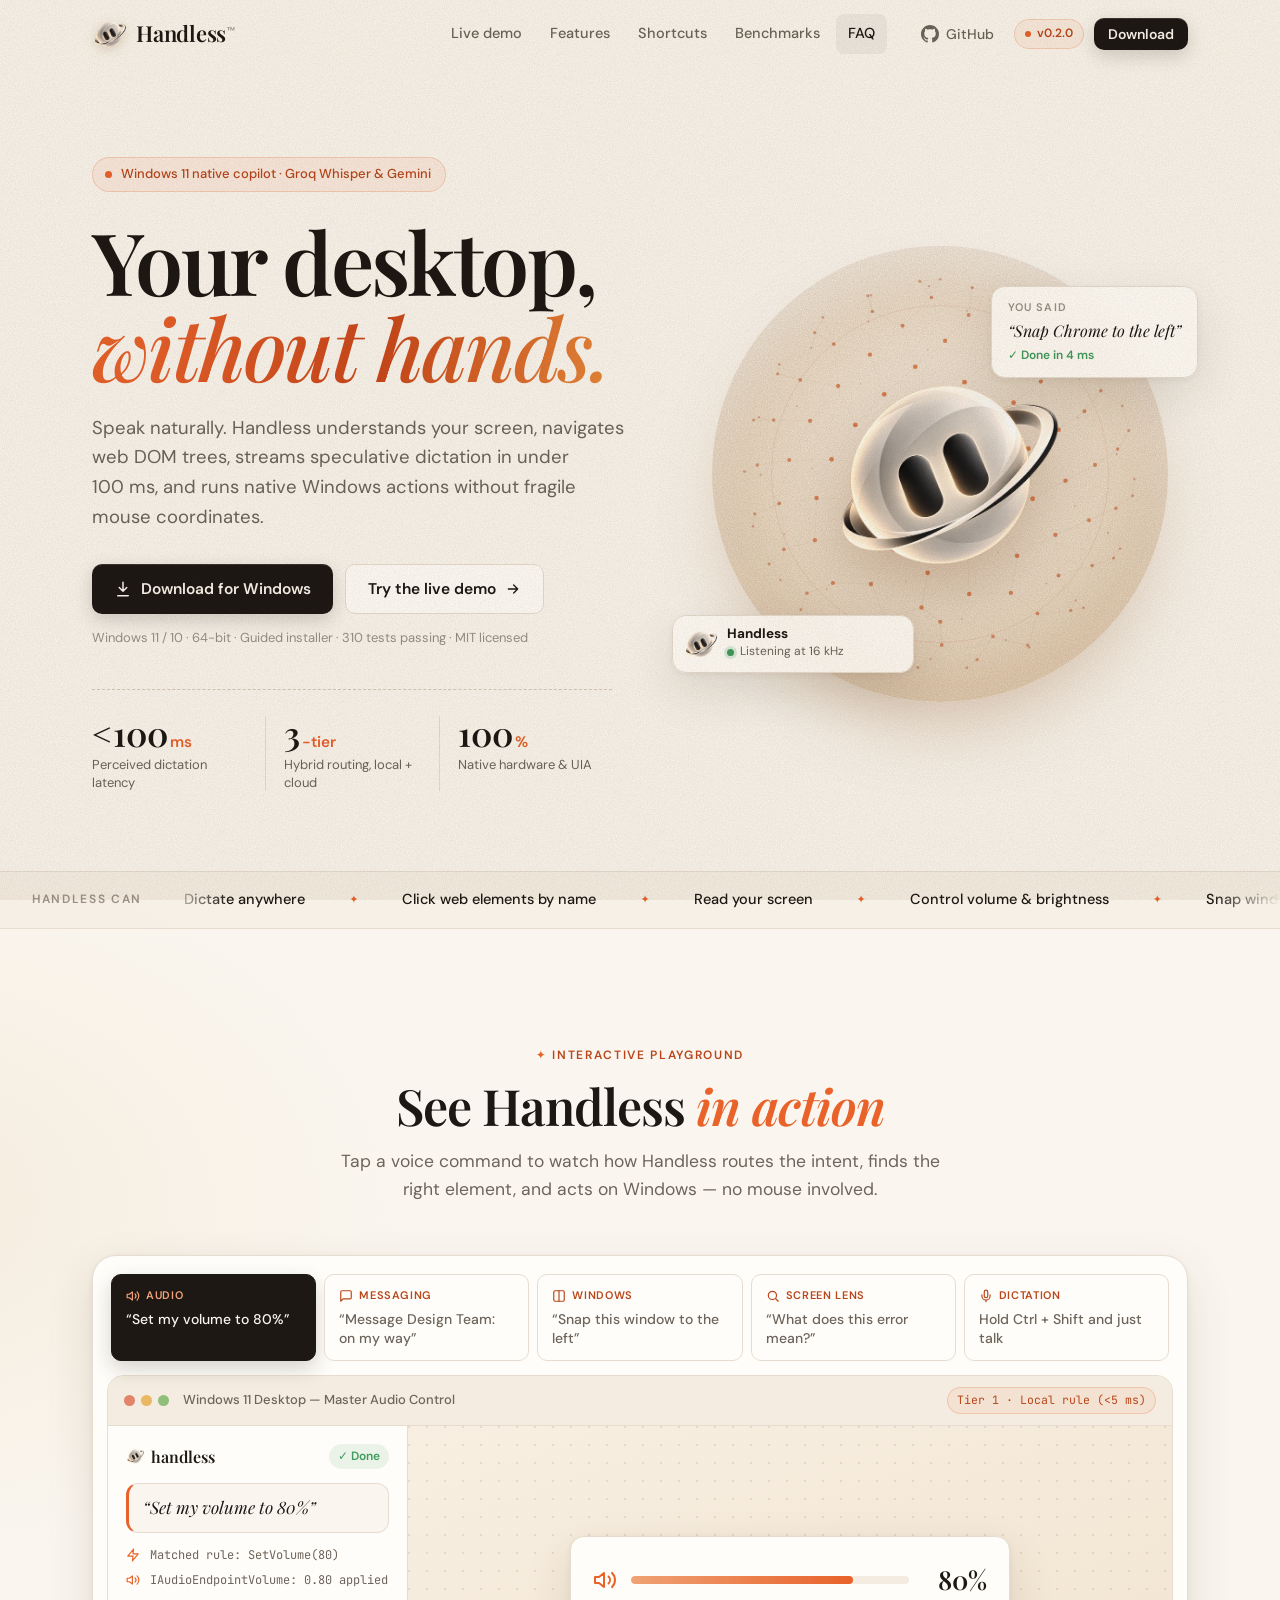
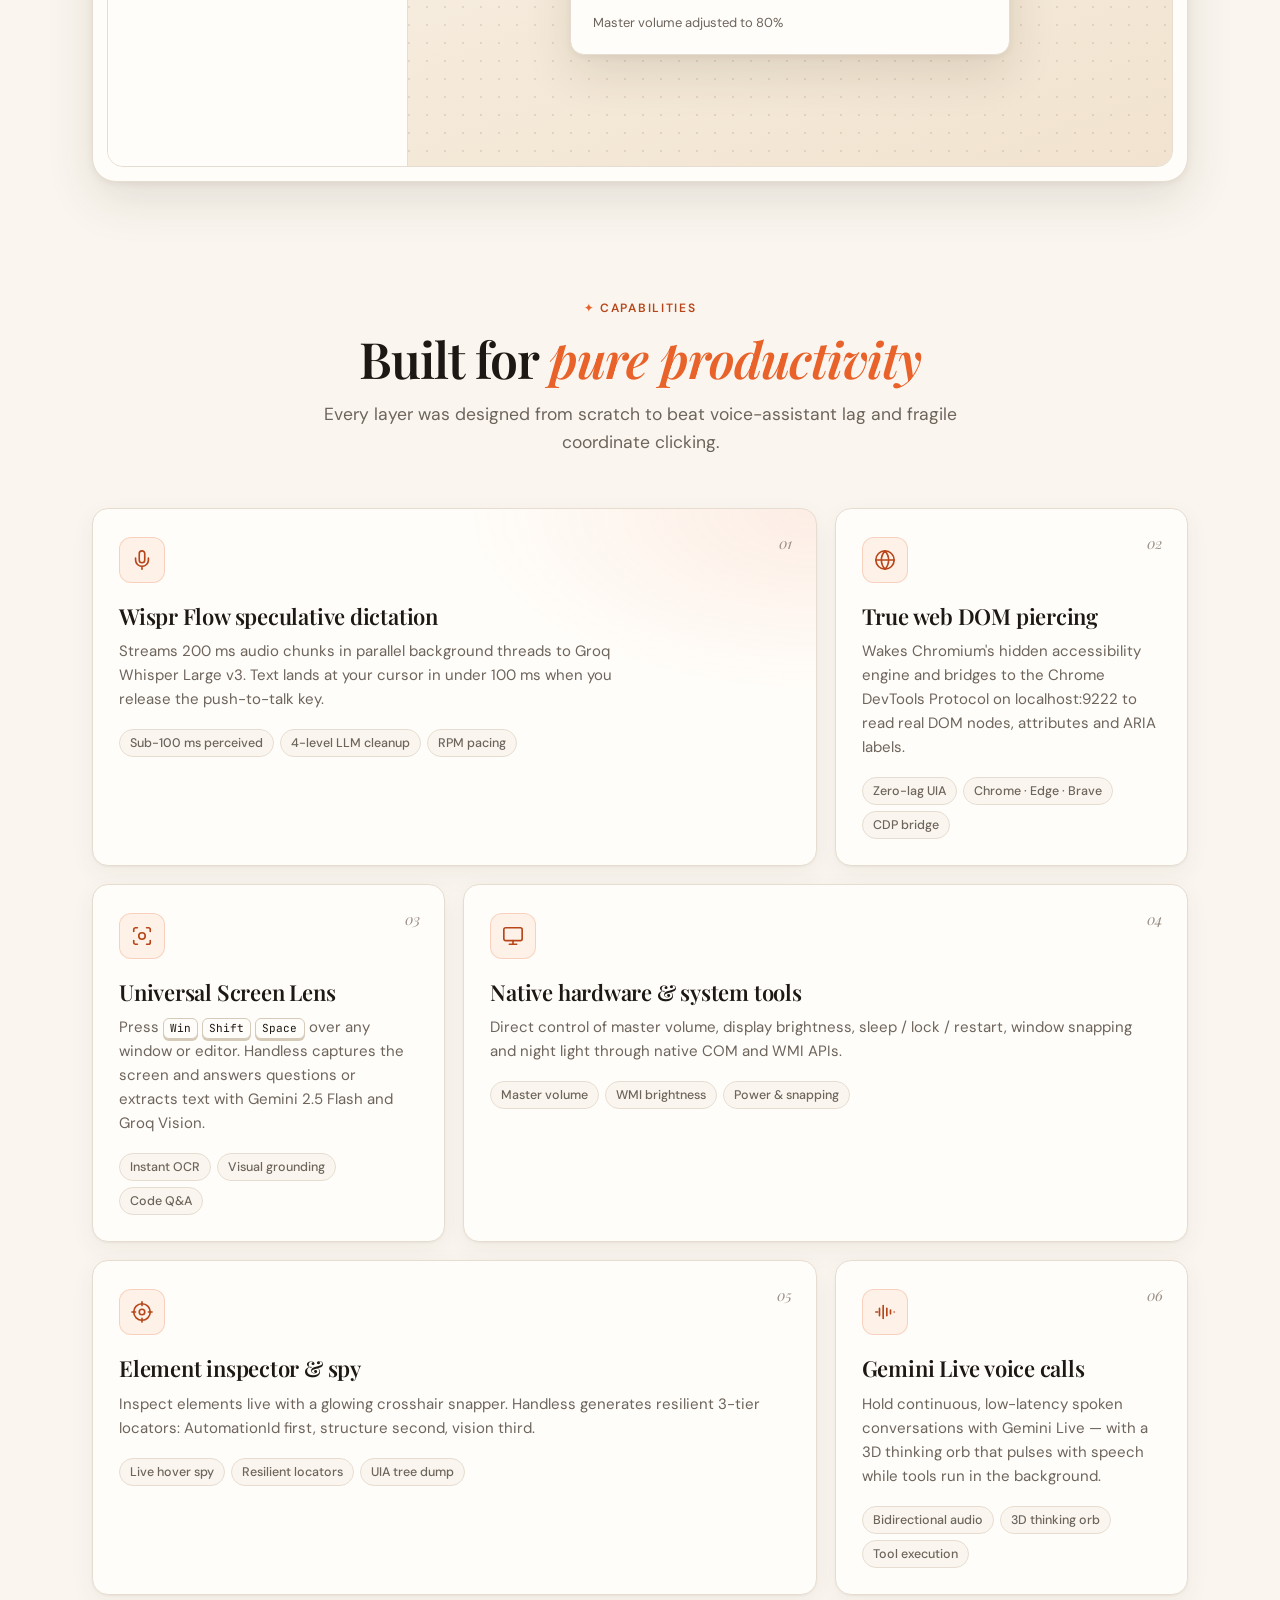
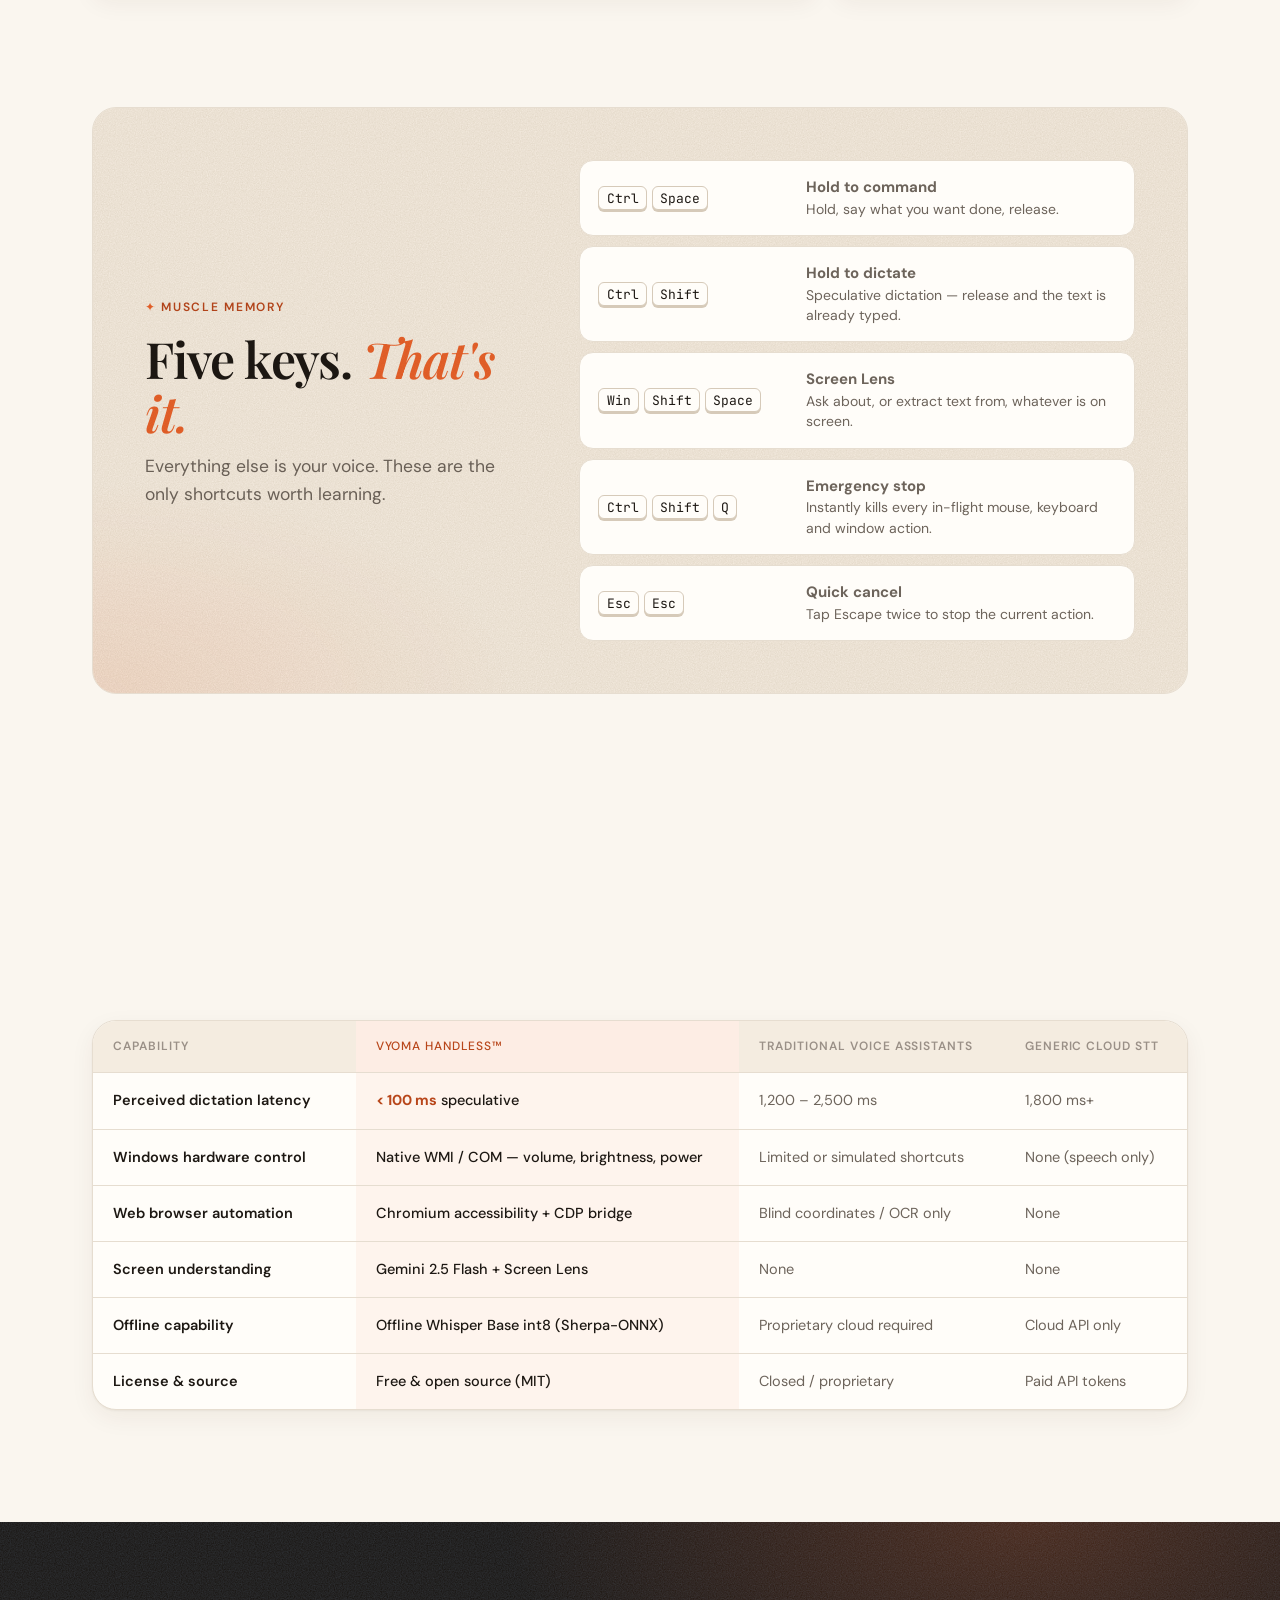
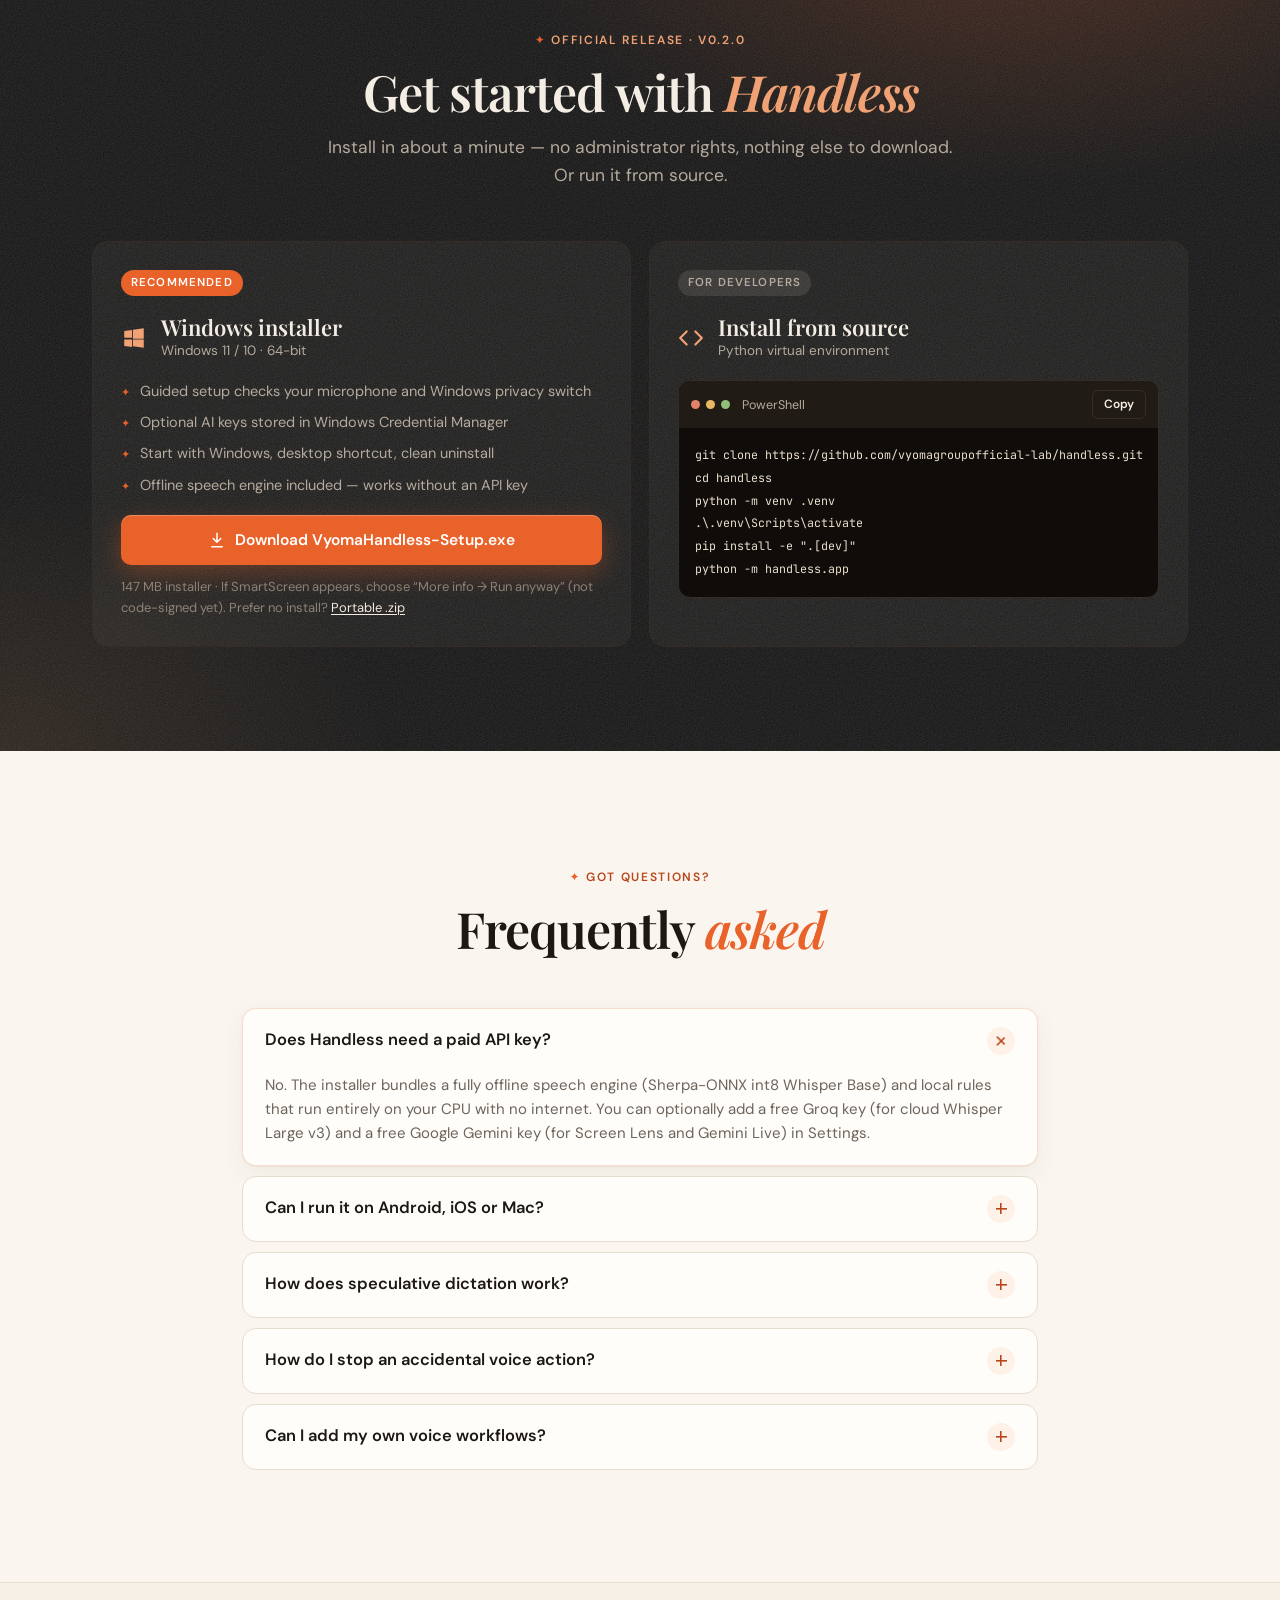
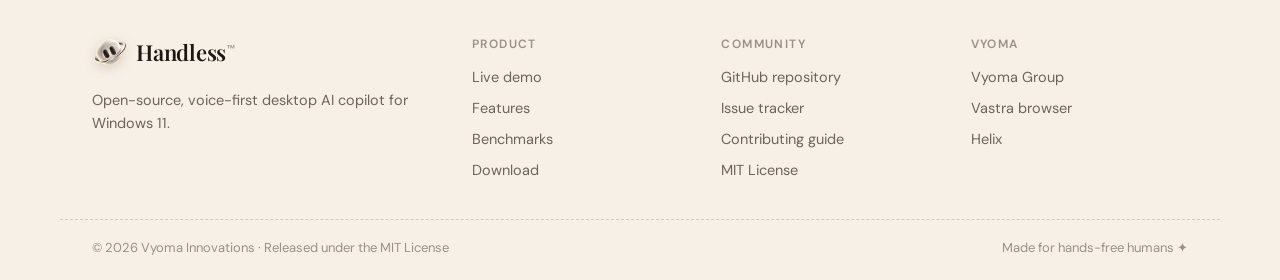
==== commit 71cf3f7e: "site: redesign live demo commands and drop the real contact name - Command pills become labelled car" ====
--- a/public_html/index.html
+++ b/public_html/index.html
@@ -19,7 +19,7 @@
   <link rel="preconnect" href="https://fonts.googleapis.com">
   <link rel="preconnect" href="https://fonts.gstatic.com" crossorigin>
   <link href="https://fonts.googleapis.com/css2?family=DM+Sans:ital,opsz,wght@0,9..40,300;0,9..40,400;0,9..40,500;0,9..40,600;0,9..40,700;1,9..40,400&family=Playfair+Display:ital,wght@0,500;0,600;0,700;1,500;1,600&family=JetBrains+Mono:wght@400;500&display=swap" rel="stylesheet">
-  <link rel="stylesheet" href="style.css?v=2.1">
+  <link rel="stylesheet" href="style.css?v=2.2">
   <script>document.documentElement.classList.add('js');</script>
   <link rel="icon" type="image/png" href="assets/logo-96.png">
   <link rel="apple-touch-icon" href="assets/logo-512.png">
@@ -160,11 +160,11 @@
 
       <div class="sim reveal">
         <div class="sim-commands" role="tablist" aria-label="Voice commands">
-          <button class="cmd active" role="tab" aria-selected="true" data-cmd="set_volume">“Set my volume to 80%”</button>
-          <button class="cmd" role="tab" aria-selected="false" data-cmd="whatsapp_msg">“Select Vaishu and type hi”</button>
-          <button class="cmd" role="tab" aria-selected="false" data-cmd="snap_left">“Snap window to the left”</button>
-          <button class="cmd" role="tab" aria-selected="false" data-cmd="screen_lens">“Screen lens: explain this error”</button>
-          <button class="cmd" role="tab" aria-selected="false" data-cmd="spec_dictation">Hold Ctrl + Shift · dictation</button>
+          <button class="cmd active" role="tab" aria-selected="true" data-cmd="set_volume"><span class="cmd-kind"><svg viewBox="0 0 24 24" width="14" height="14" fill="none" stroke="currentColor" stroke-width="2" stroke-linecap="round" stroke-linejoin="round" aria-hidden="true"><path d="M11 5 6 9H2v6h4l5 4z"/><path d="M15.5 8.5a5 5 0 0 1 0 7M19 5a10 10 0 0 1 0 14"/></svg>Audio</span><span class="cmd-say">“Set my volume to 80%”</span></button>
+          <button class="cmd" role="tab" aria-selected="false" data-cmd="whatsapp_msg"><span class="cmd-kind"><svg viewBox="0 0 24 24" width="14" height="14" fill="none" stroke="currentColor" stroke-width="2" stroke-linecap="round" stroke-linejoin="round" aria-hidden="true"><path d="M21 15a2 2 0 0 1-2 2H7l-4 4V5a2 2 0 0 1 2-2h14a2 2 0 0 1 2 2z"/></svg>Messaging</span><span class="cmd-say">“Message Design Team: on my way”</span></button>
+          <button class="cmd" role="tab" aria-selected="false" data-cmd="snap_left"><span class="cmd-kind"><svg viewBox="0 0 24 24" width="14" height="14" fill="none" stroke="currentColor" stroke-width="2" stroke-linecap="round" stroke-linejoin="round" aria-hidden="true"><rect x="3" y="3" width="18" height="18" rx="2"/><path d="M12 3v18"/></svg>Windows</span><span class="cmd-say">“Snap this window to the left”</span></button>
+          <button class="cmd" role="tab" aria-selected="false" data-cmd="screen_lens"><span class="cmd-kind"><svg viewBox="0 0 24 24" width="14" height="14" fill="none" stroke="currentColor" stroke-width="2" stroke-linecap="round" stroke-linejoin="round" aria-hidden="true"><circle cx="11" cy="11" r="7"/><path d="m21 21-4.3-4.3"/></svg>Screen Lens</span><span class="cmd-say">“What does this error mean?”</span></button>
+          <button class="cmd" role="tab" aria-selected="false" data-cmd="spec_dictation"><span class="cmd-kind"><svg viewBox="0 0 24 24" width="14" height="14" fill="none" stroke="currentColor" stroke-width="2" stroke-linecap="round" stroke-linejoin="round" aria-hidden="true"><path d="M12 2a3 3 0 0 0-3 3v7a3 3 0 0 0 6 0V5a3 3 0 0 0-3-3z"/><path d="M19 10v2a7 7 0 0 1-14 0v-2M12 19v3"/></svg>Dictation</span><span class="cmd-say">Hold Ctrl + Shift and just talk</span></button>
         </div>
 
         <div class="sim-window">
@@ -466,6 +466,6 @@
     </div>
   </div>
 
-  <script src="app.js?v=2.1"></script>
+  <script src="app.js?v=2.2"></script>
 </body>
 </html>
--- a/public_html/style.css
+++ b/public_html/style.css
@@ -567,23 +567,57 @@
 .sim-commands::-webkit-scrollbar { display: none; }
 
 .cmd {
-  flex-shrink: 0;
+  flex: 0 0 auto;
   scroll-snap-align: start;
+  display: flex;
+  flex-direction: column;
+  align-items: flex-start;
+  gap: 6px;
+  min-width: 0;
+  text-align: left;
+  padding: 12px 14px;
+  border-radius: var(--r-sm);
+  border: 1px solid var(--border);
+  background: var(--bg-card);
+  color: var(--text);
+  transition: background .2s var(--ease), border-color .2s var(--ease), box-shadow .2s var(--ease), transform .2s var(--ease);
+}
+.cmd-kind {
+  display: inline-flex;
+  align-items: center;
+  gap: 6px;
+  font-size: 11px;
+  font-weight: 600;
+  letter-spacing: .06em;
+  text-transform: uppercase;
+  color: var(--orange-deep);
+}
+.cmd-say {
   font-size: 14px;
   font-weight: 500;
-  padding: 9px 16px;
-  border-radius: 999px;
-  border: 1px solid var(--border);
-  background: var(--bg);
+  line-height: 1.35;
   color: var(--text-muted);
-  transition: all .2s var(--ease);
-}
-.cmd:hover { color: var(--text); border-color: var(--border-strong); }
+}
+.cmd:hover { border-color: var(--border-strong); transform: translateY(-1px); }
+.cmd:hover .cmd-say { color: var(--text); }
+.cmd:focus-visible { outline: 2px solid var(--orange); outline-offset: 2px; }
 .cmd.active {
   background: var(--text);
   border-color: var(--text);
-  color: var(--bg);
-  box-shadow: 0 6px 16px rgba(29, 24, 19, .18);
+  box-shadow: 0 8px 20px rgba(29, 24, 19, .18);
+}
+.cmd.active .cmd-kind { color: #f2a37c; }
+.cmd.active .cmd-say { color: var(--bg); }
+
+@media (min-width: 881px) {
+  .sim-commands {
+    display: grid;
+    grid-template-columns: repeat(5, minmax(0, 1fr));
+    overflow: visible;
+  }
+}
+@media (max-width: 880px) {
+  .cmd { width: 210px; }
 }
 
 .sim-window {
